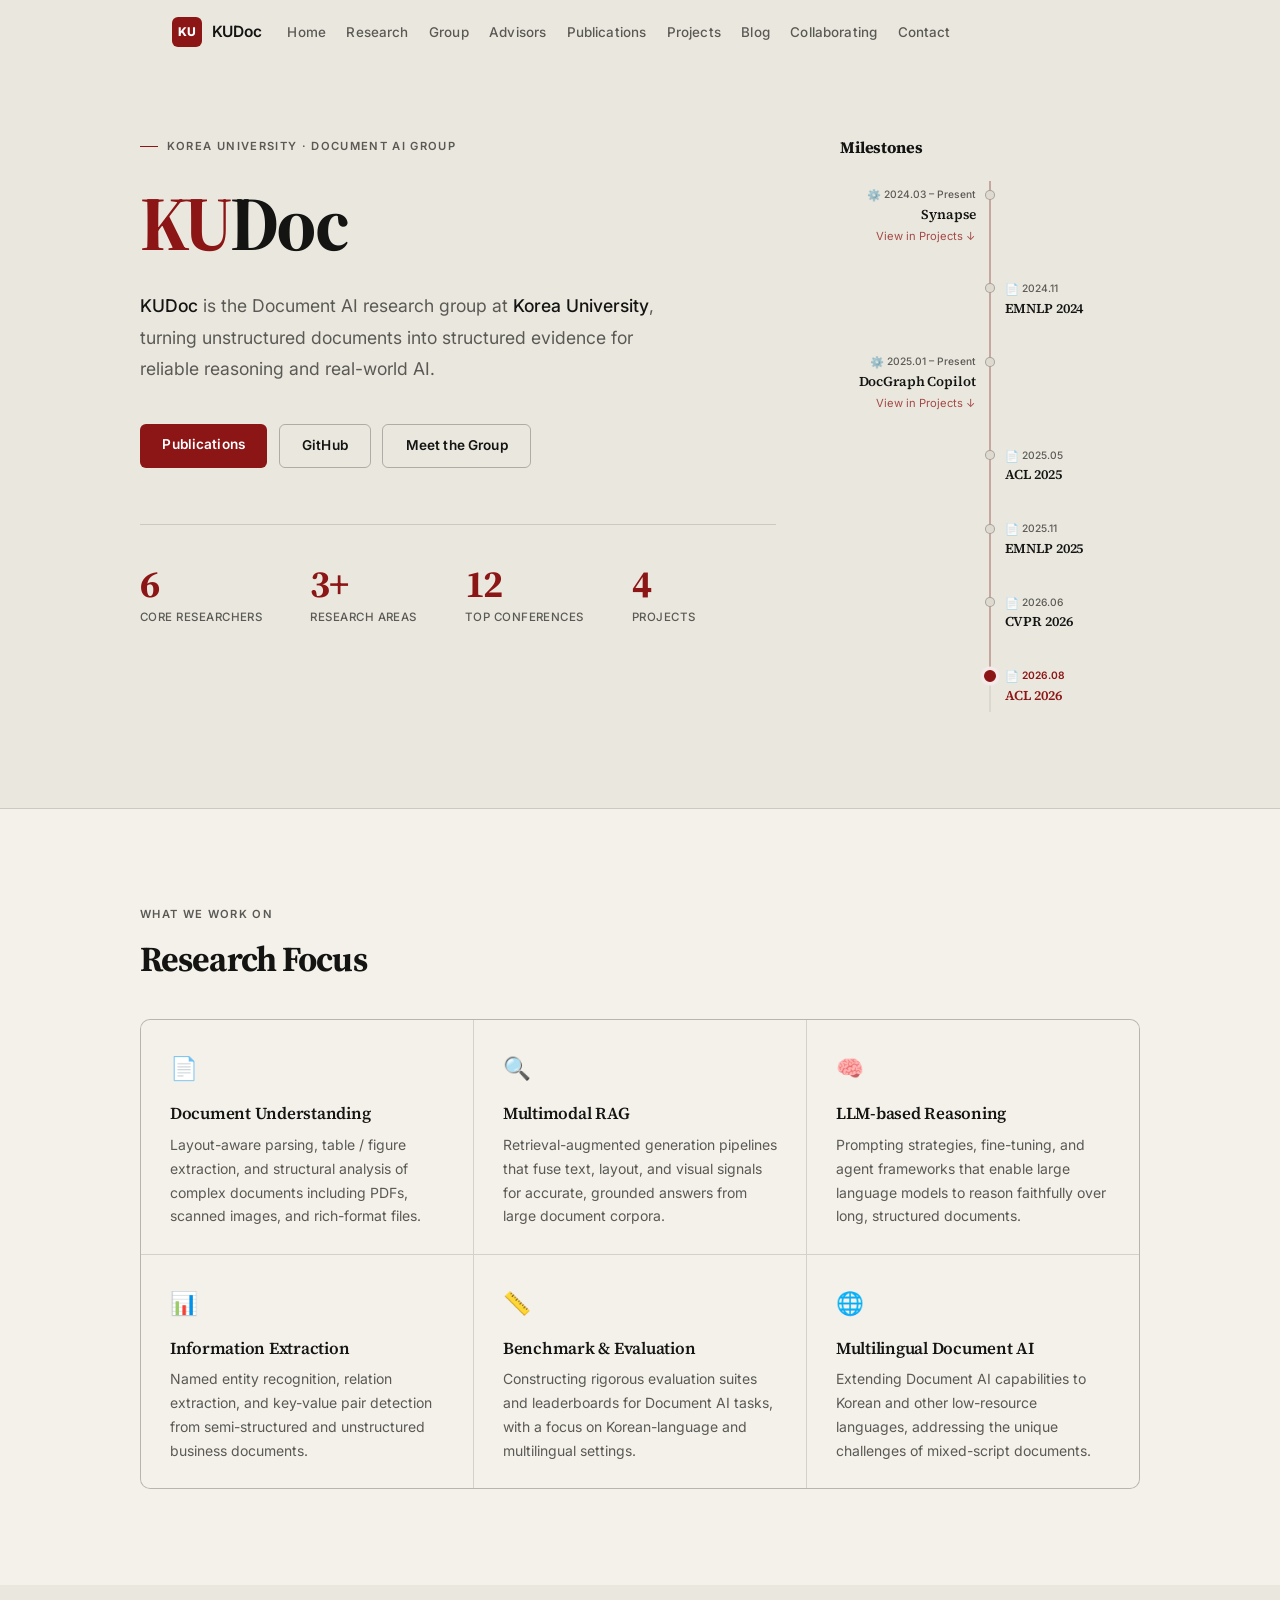
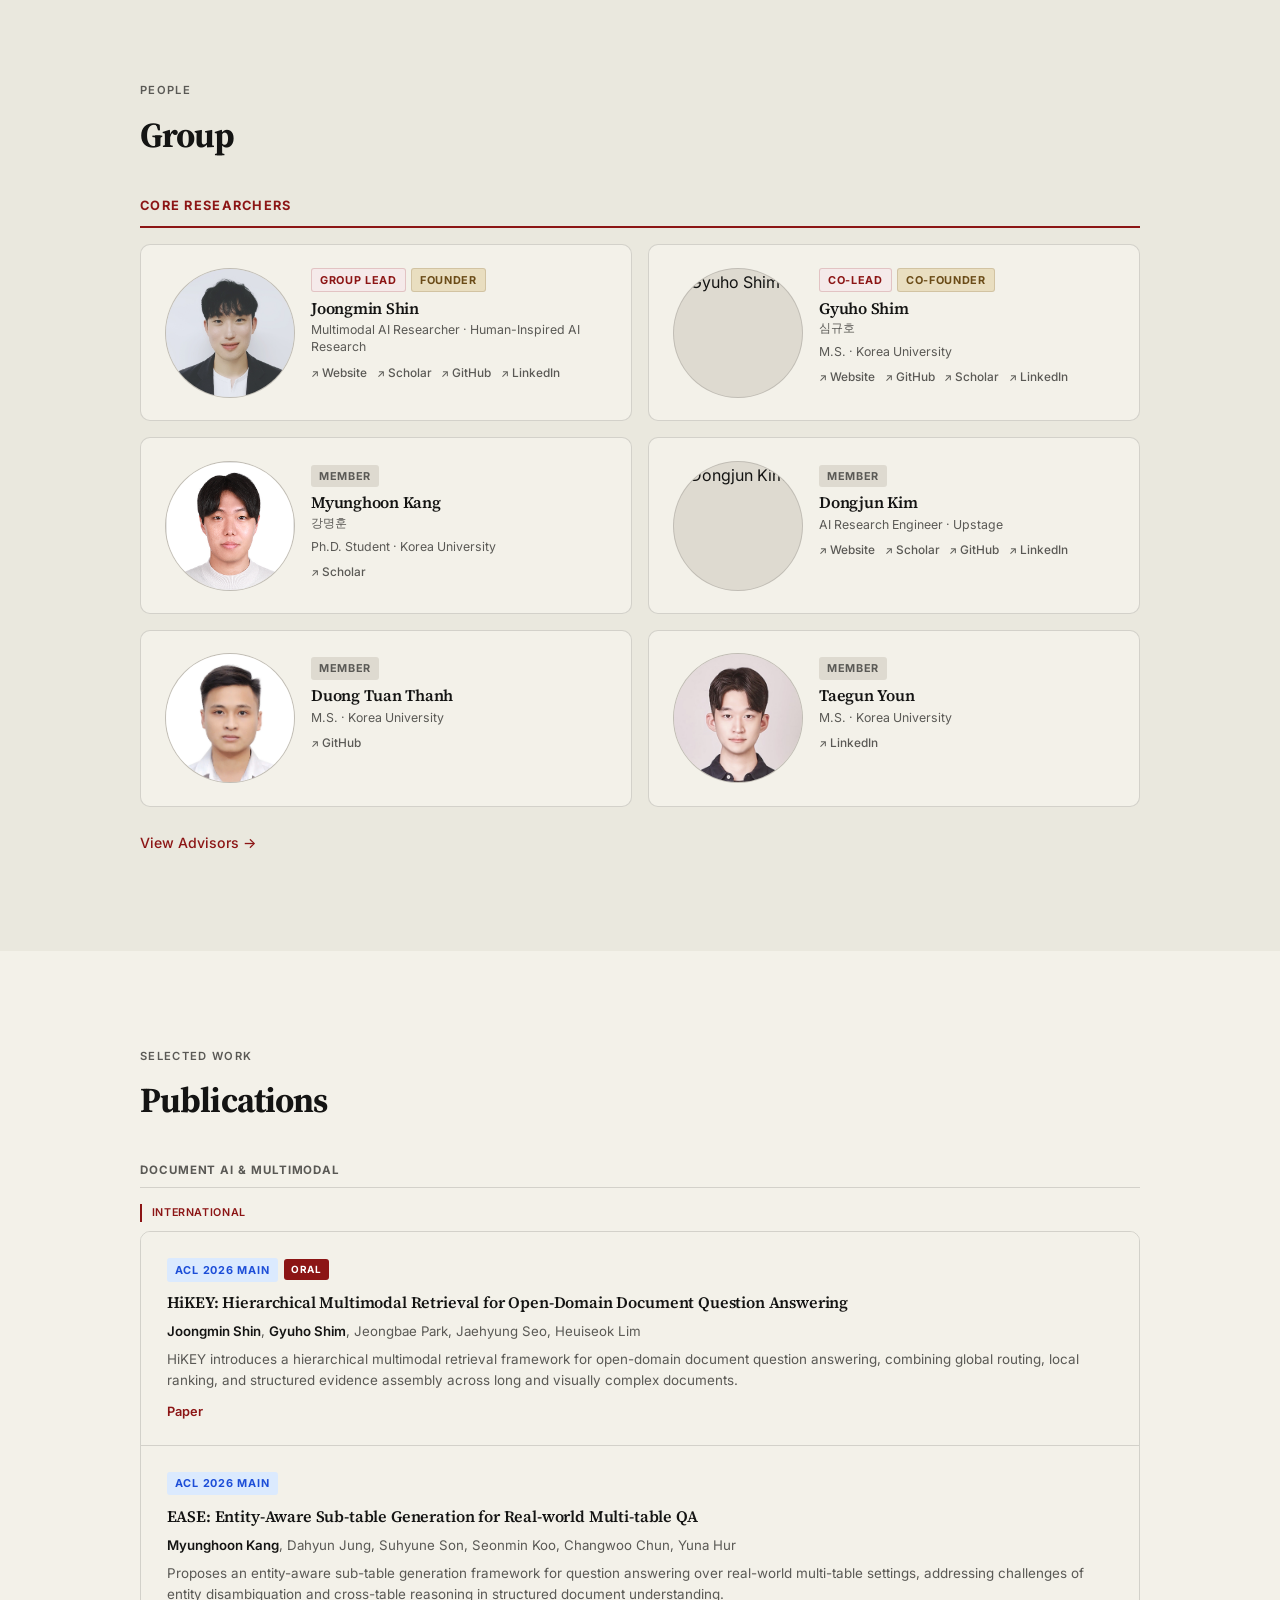
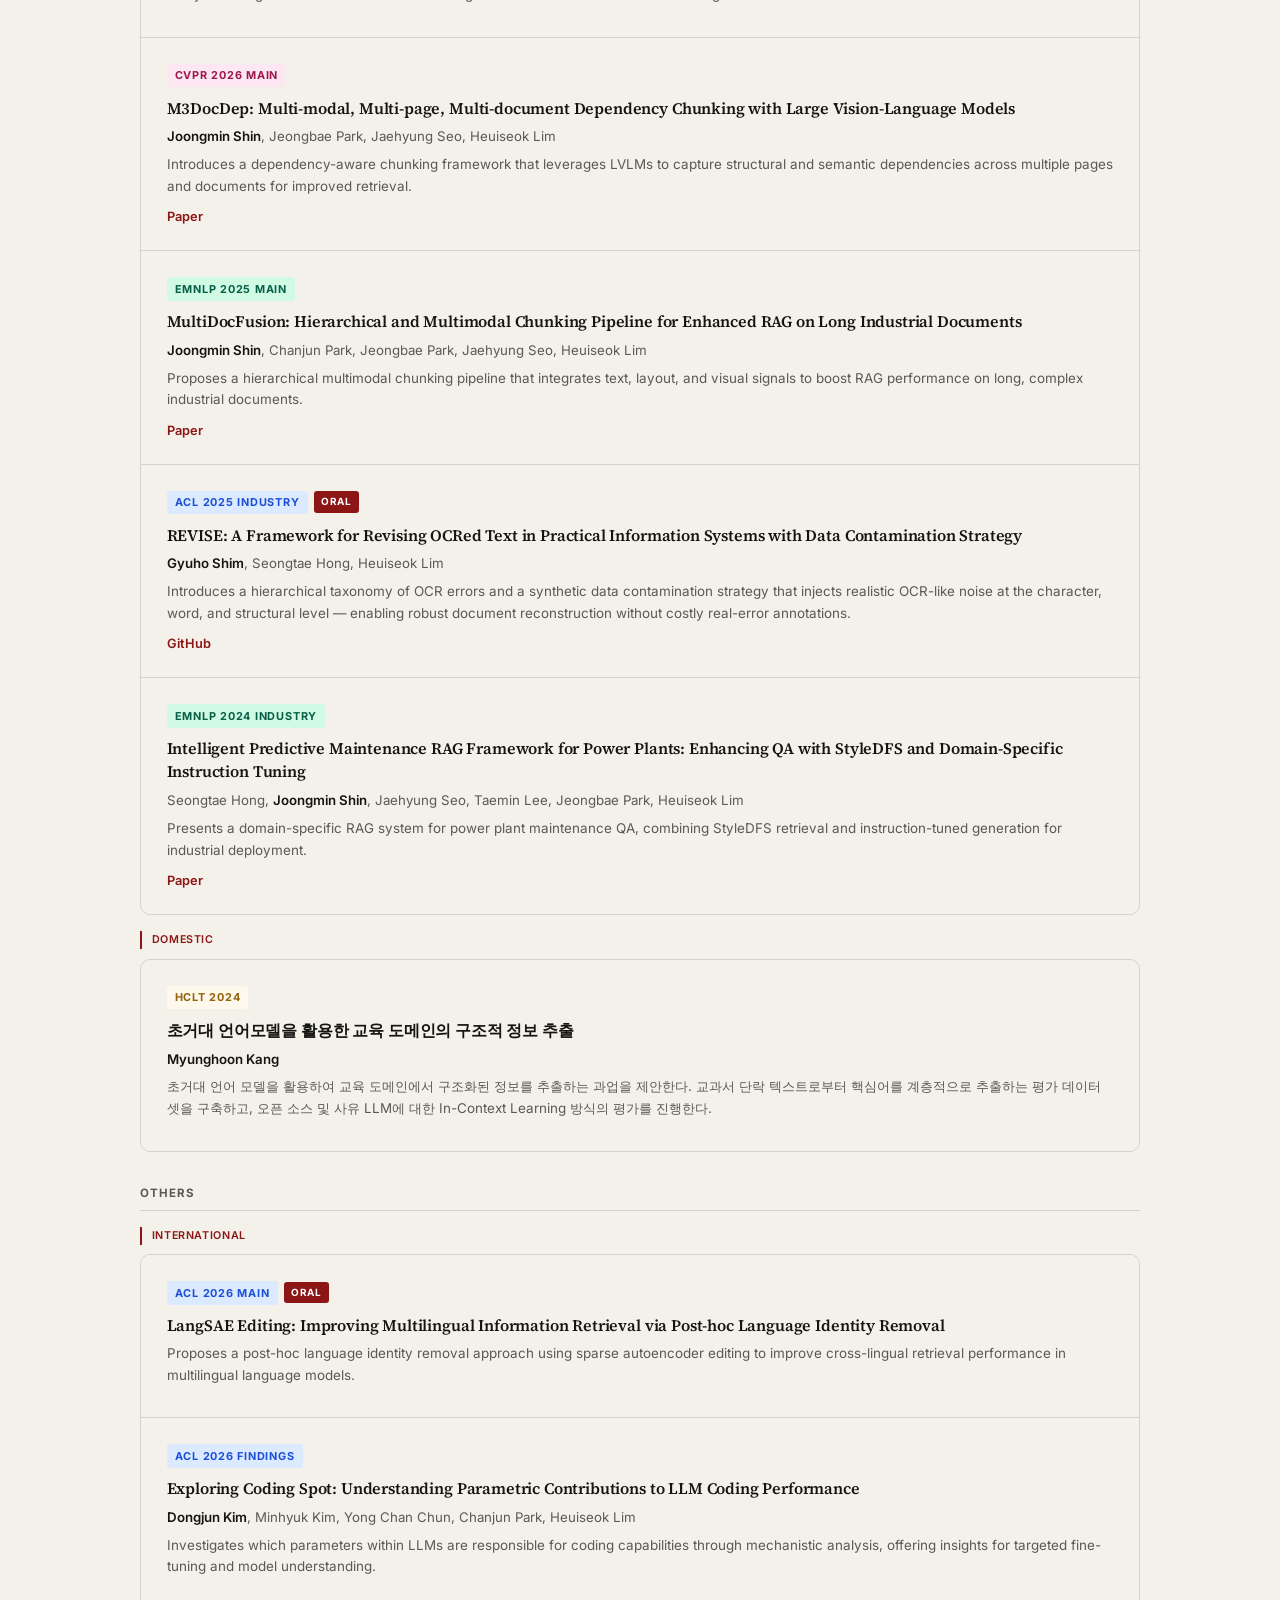
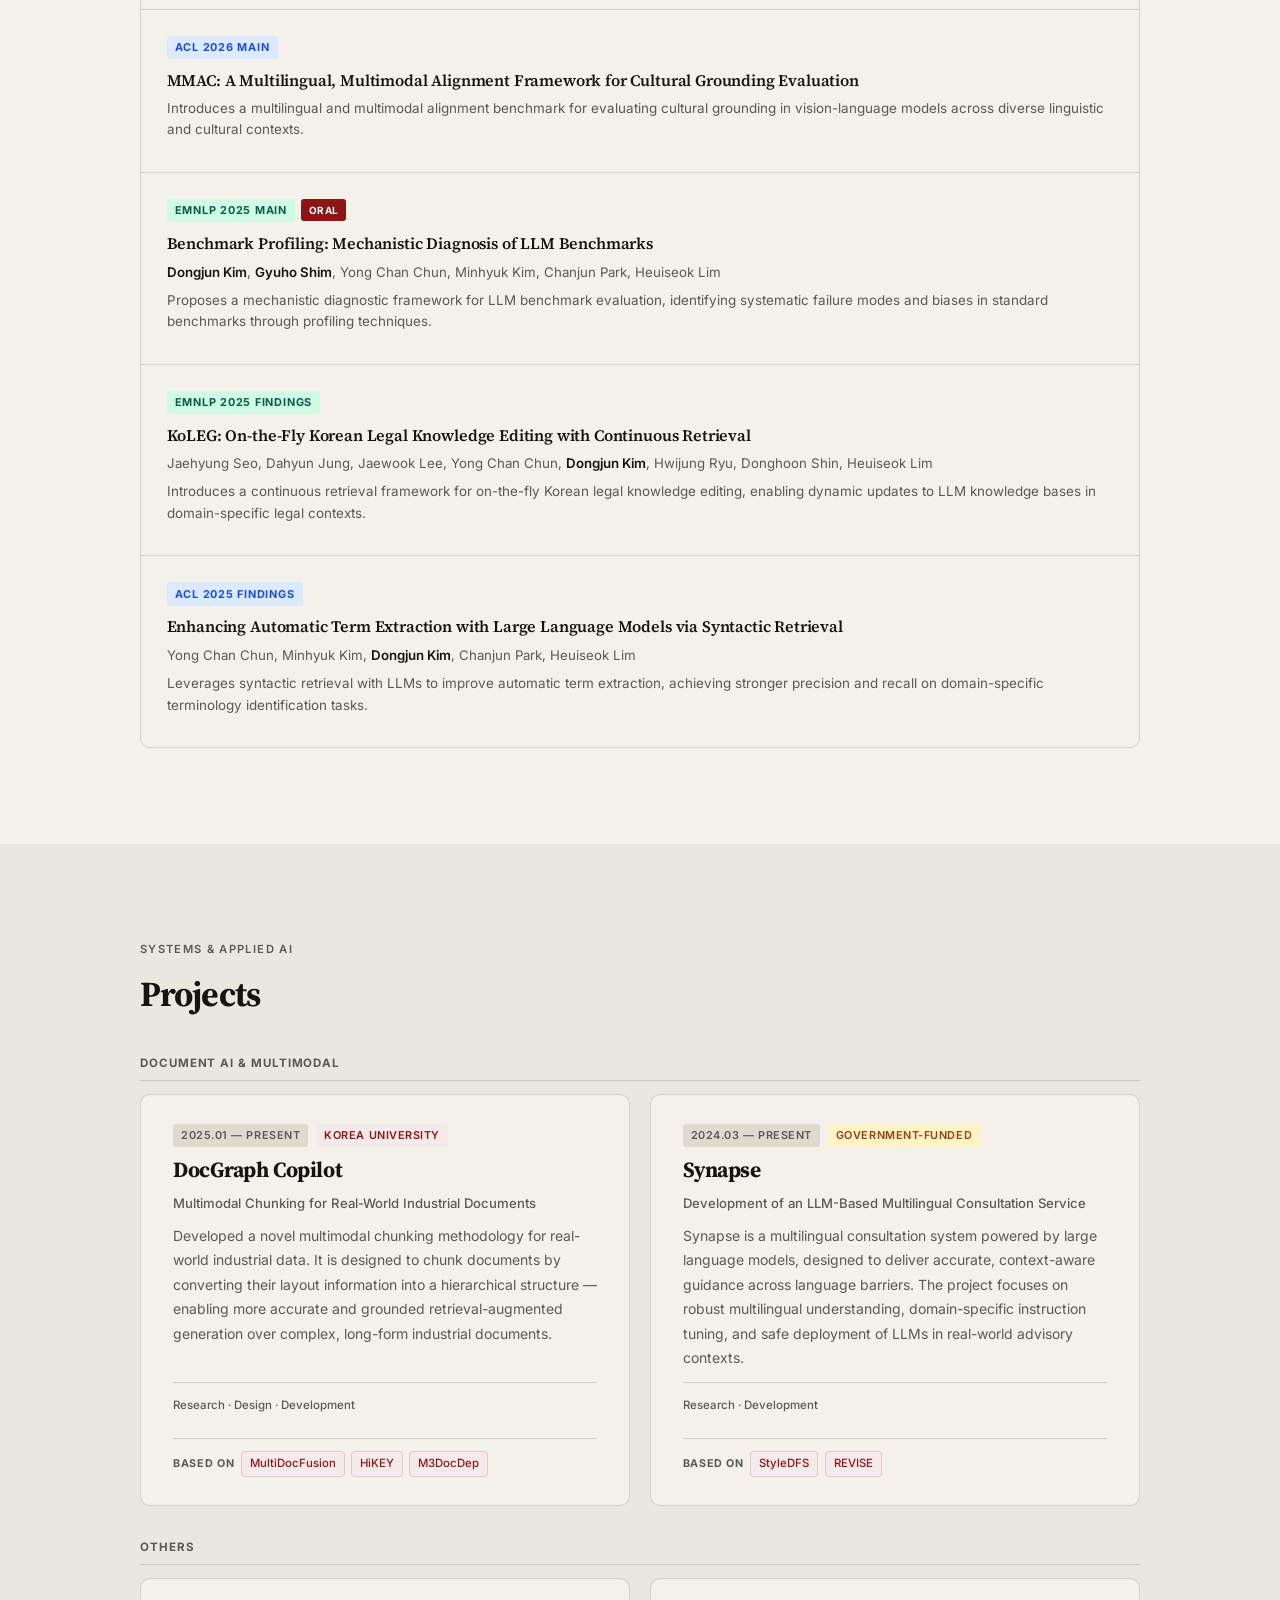
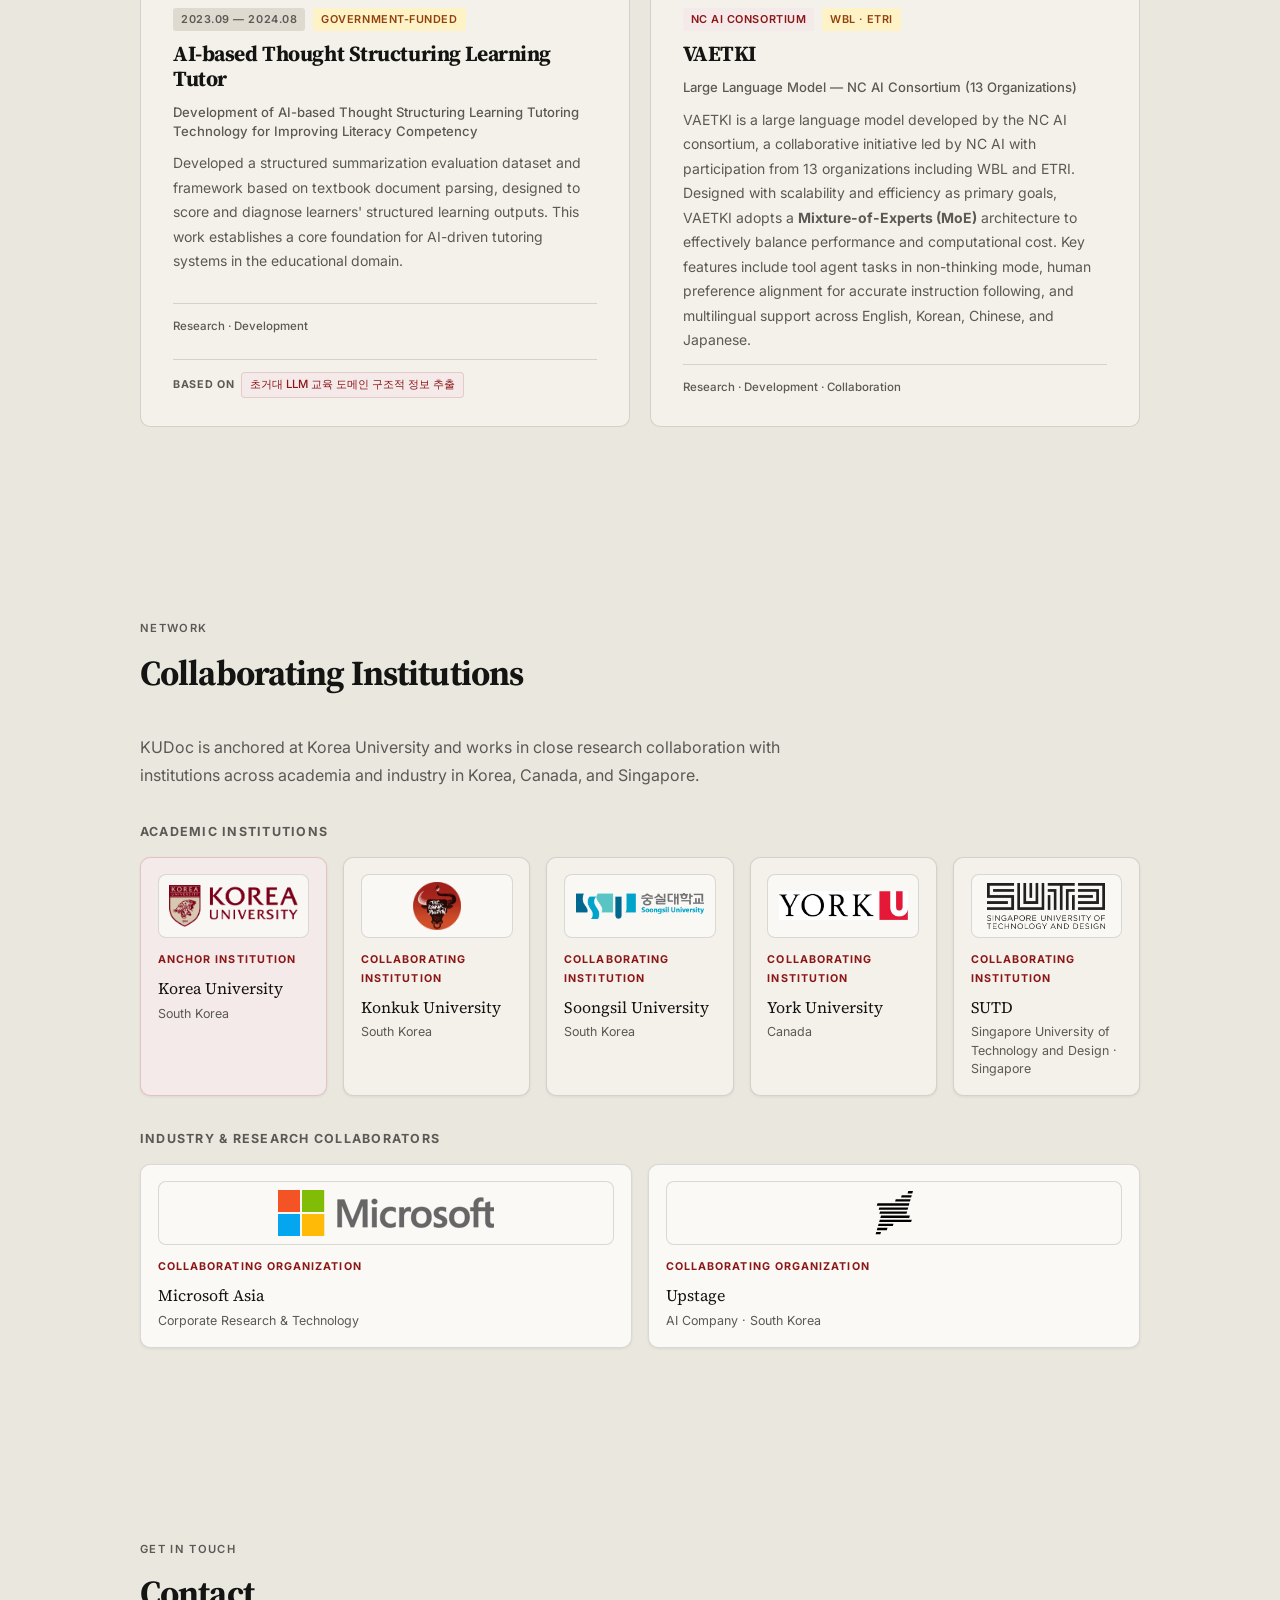
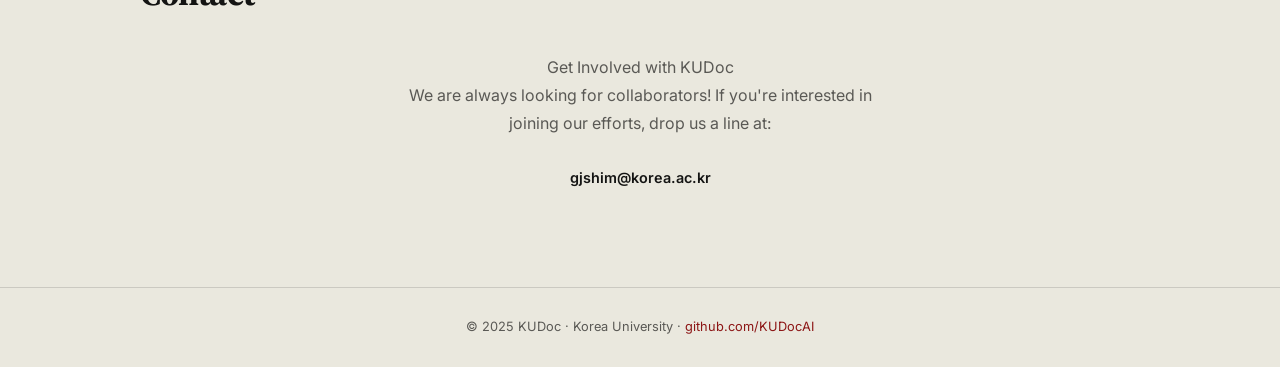
==== index.html @ 882d4b5d "Open Graph 메타 태그 추가" ====
<!DOCTYPE html>
<html lang="en">
<head>
  <meta charset="UTF-8" />
  <meta name="viewport" content="width=device-width, initial-scale=1.0" />
  <title>KUDoc — Korea University Document AI</title>
  <meta name="description" content="KUDoc is the Document AI research group at Korea University, led by Prof. Heuiseok Lim." />
  
  <!-- Open Graph / Facebook -->
  <meta property="og:type" content="website" />
  <meta property="og:url" content="https://kudocai.github.io/" />
  <meta property="og:title" content="KUDoc — Korea University Document AI" />
  <meta property="og:description" content="Document AI research group at Korea University, turning unstructured documents into structured evidence for reliable reasoning and real-world AI." />
  <meta property="og:image" content="https://kudocai.github.io/images/institutions/korea-university.png" />
  
  <!-- Twitter -->
  <meta property="twitter:card" content="summary_large_image" />
  <meta property="twitter:url" content="https://kudocai.github.io/" />
  <meta property="twitter:title" content="KUDoc — Korea University Document AI" />
  <meta property="twitter:description" content="Document AI research group at Korea University, turning unstructured documents into structured evidence for reliable reasoning and real-world AI." />
  <meta property="twitter:image" content="https://kudocai.github.io/images/institutions/korea-university.png" />
  
  <link rel="stylesheet" href="style.css?v=20" />
  <link rel="preconnect" href="https://fonts.googleapis.com" />
  <link rel="preconnect" href="https://fonts.gstatic.com" crossorigin />
  <link href="https://fonts.googleapis.com/css2?family=Inter:wght@300;400;500;600;700;800&family=Source+Serif+4:ital,opsz,wght@0,8..60,400;0,8..60,600;0,8..60,700;1,8..60,400;1,8..60,600;1,8..60,700&display=swap" rel="stylesheet" />
  <script type="application/ld+json">
  {
    "@context": "https://schema.org",
    "@type": "ResearchOrganization",
    "name": "KUDoc",
    "description": "Document AI research group at Korea University",
    "url": "https://kudocai.github.io",
    "parentOrganization": {
      "@type": "EducationalOrganization",
      "name": "Korea University"
    }
  }
  </script>
</head>
<body>

<!-- ===== NAVIGATION ===== -->
<nav id="navbar">
  <div class="nav-inner">
    <a href="#home" class="nav-logo">
      <div class="nav-logo-mark">KU</div>
      <span class="nav-name">KUDoc</span>
    </a>
    <ul class="nav-links">
      <li><a href="#home">Home</a></li>
      <li><a href="#research">Research</a></li>
      <li><a href="#team">Group</a></li>
      <li><a href="faculty.html">Advisors</a></li>
      <li><a href="#publications">Publications</a></li>
      <li><a href="#projects">Projects</a></li>
      <li><a href="blog.html">Blog</a></li>
      <li><a href="#institutions">Collaborating</a></li>
      <li><a href="#contact">Contact</a></li>
    </ul>
  </div>
</nav>

<!-- ===== HERO ===== -->
<section id="home" class="hero">
  <div class="hero-inner">

    <!-- Left: intro -->
    <div class="hero-left">
      <div class="hero-eyebrow">Korea University · Document AI Group</div>
      <h1><span class="hero-ku">KU</span>Doc</h1>
      <p class="hero-subtitle">
        <strong>KUDoc</strong> is the Document AI research group at <strong>Korea University</strong>, turning
        unstructured documents into structured evidence for reliable reasoning and real-world AI.
      </p>
      <div class="hero-links">
        <a href="#publications" class="btn">Publications</a>
        <a href="https://github.com/KUDocAI" class="btn btn-outline" target="_blank">GitHub</a>
        <a href="#team" class="btn btn-outline">Meet the Group</a>
      </div>
      <div class="hero-stats">
        <div class="stat-item">
          <div class="stat-num">6</div>
          <div class="stat-label">Core Researchers</div>
        </div>
        <div class="stat-item">
          <div class="stat-num">3+</div>
          <div class="stat-label">Research Areas</div>
        </div>
        <div class="stat-item">
          <div class="stat-num">12</div>
          <div class="stat-label">Top Conferences</div>
        </div>
        <div class="stat-item">
          <div class="stat-num">4</div>
          <div class="stat-label">Projects</div>
        </div>
        <!-- <div class="stat-item">
          <div class="stat-num">KU</div>
          <div class="stat-label">Korea University</div>
        </div> -->
      </div>
    </div>

    <!-- Right: timeline -->
    <div class="hero-timeline">
      <div class="timeline-heading">
        <div class="tl-heading-title">Milestones</div>
      </div>
      <div class="timeline" id="milestoneTimeline">
        <div class="tl-track"><div class="tl-fill" id="tlFill"></div></div>

        <!-- PROJECT: left -->
        <div class="tl-item tl-left" tabindex="0" data-type="project">
          <div class="tl-body">
            <div class="tl-date"><span class="tl-icon">⚙️</span> 2024.03 – Present</div>
            <div class="tl-title">Synapse</div>
            <div class="tl-hint">View in Projects ↓</div>
          </div>
          <div class="tl-dot"></div>
        </div>

        <!-- PAPER: right -->
        <div class="tl-item tl-right" tabindex="0" data-type="paper">
          <div class="tl-body">
            <div class="tl-date"><span class="tl-icon">📄</span> 2024.11</div>
            <div class="tl-title">EMNLP 2024</div>
            <div class="tl-expand">
              <div class="tl-expand-count">1 paper accepted</div>
              <ul class="tl-expand-list">
                <li>StyleDFS — Predictive Maintenance RAG for Power Plants</li>
              </ul>
            </div>
          </div>
          <div class="tl-dot"></div>
        </div>

        <!-- PROJECT: left -->
        <div class="tl-item tl-left" tabindex="0" data-type="project">
          <div class="tl-body">
            <div class="tl-date"><span class="tl-icon">⚙️</span> 2025.01 – Present</div>
            <div class="tl-title">DocGraph Copilot</div>
            <div class="tl-hint">View in Projects ↓</div>
          </div>
          <div class="tl-dot"></div>
        </div>

        <!-- PAPER: right -->
        <div class="tl-item tl-right" tabindex="0" data-type="paper">
          <div class="tl-body">
            <div class="tl-date"><span class="tl-icon">📄</span> 2025.05</div>
            <div class="tl-title">ACL 2025</div>
            <div class="tl-expand">
              <div class="tl-expand-count">2 papers accepted</div>
              <ul class="tl-expand-list">
                <li>REVISE — OCR error correction via data contamination strategy</li>
                <li>Enhancing Automatic Term Extraction with LLMs via Syntactic Retrieval</li>
              </ul>
            </div>
          </div>
          <div class="tl-dot"></div>
        </div>

        <!-- PAPER: right -->
        <div class="tl-item tl-right" tabindex="0" data-type="paper">
          <div class="tl-body">
            <div class="tl-date"><span class="tl-icon">📄</span> 2025.11</div>
            <div class="tl-title">EMNLP 2025</div>
            <div class="tl-expand">
              <div class="tl-expand-count">3 papers accepted</div>
              <ul class="tl-expand-list">
                <li>MultiDocFusion — Hierarchical multimodal chunking pipeline</li>
                <li>Benchmark Profiling — Mechanistic diagnosis of LLM benchmarks (Oral)</li>
                <li>KoLEG — Korean legal knowledge editing with continuous retrieval</li>
              </ul>
            </div>
          </div>
          <div class="tl-dot"></div>
        </div>

        <!-- PAPER: right -->
        <div class="tl-item tl-right" tabindex="0" data-type="paper">
          <div class="tl-body">
            <div class="tl-date"><span class="tl-icon">📄</span> 2026.06</div>
            <div class="tl-title">CVPR 2026</div>
            <div class="tl-expand">
              <div class="tl-expand-count">1 paper accepted</div>
              <ul class="tl-expand-list">
                <li>M3DocDep — Multi-document dependency chunking with LVLMs</li>
              </ul>
            </div>
          </div>
          <div class="tl-dot"></div>
        </div>

        <!-- PAPER: right (active) -->
        <div class="tl-item tl-right tl-item--active" tabindex="0" data-type="paper">
          <div class="tl-body">
            <div class="tl-date"><span class="tl-icon">📄</span> 2026.08</div>
            <div class="tl-title">ACL 2026</div>
            <div class="tl-expand">
              <div class="tl-expand-count">5 papers accepted</div>
              <ul class="tl-expand-list">
                <li>HiKEY — Hierarchical multimodal retrieval for document QA</li>
                <li>EASE — Entity-aware sub-table generation for multi-table QA</li>
                <li>LangSAE Editing — Multilingual IR via post-hoc language identity removal</li>
                <li>Exploring Coding Spot — Parametric contributions to LLM coding performance</li>
                <li>MMAC — Multilingual multimodal alignment for cultural grounding evaluation</li>
              </ul>
            </div>
          </div>
          <div class="tl-dot"></div>
        </div>

      </div>
    </div>

  </div>
</section>

<!-- ===== RESEARCH ===== -->
<section id="research" class="section-alt">
  <div class="container">
    <div class="section-eyebrow">What we work on</div>
    <h2 class="section-title">Research Focus</h2>
    <div class="research-grid">

      <div class="research-card">
        <div class="research-icon">📄</div>
        <h3>Document Understanding</h3>
        <p>Layout-aware parsing, table / figure extraction, and structural analysis
           of complex documents including PDFs, scanned images, and rich-format files.</p>
      </div>

      <div class="research-card">
        <div class="research-icon">🔍</div>
        <h3>Multimodal RAG</h3>
        <p>Retrieval-augmented generation pipelines that fuse text, layout, and visual
           signals for accurate, grounded answers from large document corpora.</p>
      </div>

      <div class="research-card">
        <div class="research-icon">🧠</div>
        <h3>LLM-based Reasoning</h3>
        <p>Prompting strategies, fine-tuning, and agent frameworks that enable large
           language models to reason faithfully over long, structured documents.</p>
      </div>

      <div class="research-card">
        <div class="research-icon">📊</div>
        <h3>Information Extraction</h3>
        <p>Named entity recognition, relation extraction, and key-value pair detection
           from semi-structured and unstructured business documents.</p>
      </div>

      <div class="research-card">
        <div class="research-icon">📏</div>
        <h3>Benchmark &amp; Evaluation</h3>
        <p>Constructing rigorous evaluation suites and leaderboards for Document AI
           tasks, with a focus on Korean-language and multilingual settings.</p>
      </div>

      <div class="research-card">
        <div class="research-icon">🌐</div>
        <h3>Multilingual Document AI</h3>
        <p>Extending Document AI capabilities to Korean and other low-resource
           languages, addressing the unique challenges of mixed-script documents.</p>
      </div>

    </div>
  </div>
</section>

<!-- ===== GROUP ===== -->
<section id="team">
  <div class="container">
    <div class="section-eyebrow">People</div>
    <h2 class="section-title">Group</h2>

    <!-- Core Researchers -->
    <div class="team-section-label team-section-label--primary">Core Researchers</div>
    <div class="team-grid team-grid--wide">

      <div class="team-card">
        <img class="team-avatar" src="images/shin_joongmin.png" alt="Joongmin Shin" />
        <div class="team-info">
          <div class="team-role-group">
            <div class="team-role role-lead">Group Lead</div>
            <div class="team-role role-founder">Founder</div>
          </div>
          <div class="team-name">Joongmin Shin</div>
          <div class="team-affil">Multimodal AI Researcher · Human-Inspired AI Research</div>
          <div class="team-links">
            <a href="https://shinjm-maker.github.io/" target="_blank">Website</a>
            <a href="https://scholar.google.com/citations?user=KKzAjXAAAAAJ" target="_blank">Scholar</a>
            <a href="https://github.com/shinjm-maker" target="_blank">GitHub</a>
            <a href="https://www.linkedin.com/in/shinjm-maker" target="_blank">LinkedIn</a>
          </div>
        </div>
      </div>

      <div class="team-card">
        <img class="team-avatar" src="https://avatars.githubusercontent.com/u/76989110?v=4" alt="Gyuho Shim" />
        <div class="team-info">
          <div class="team-role-group">
            <div class="team-role role-lead">Co-Lead</div>
            <div class="team-role role-founder">Co-Founder</div>
          </div>
          <div class="team-name">Gyuho Shim</div>
          <div class="team-name-ko">심규호</div>
          <div class="team-affil">M.S. · Korea University</div>
          <div class="team-links">
            <a href="https://gyuhoshim.github.io" target="_blank">Website</a>
            <a href="https://github.com/gyuhoshim" target="_blank">GitHub</a>
            <a href="https://scholar.google.com/citations?user=6Oq0qSIAAAAJ" target="_blank">Scholar</a>
            <a href="https://www.linkedin.com/in/gyuho-s-039a73220/" target="_blank">LinkedIn</a>
          </div>
        </div>
      </div>

      <div class="team-card">
        <img class="team-avatar" src="images/kang_myunghoon.jpeg" alt="Myunghoon Kang" />
        <div class="team-info">
          <div class="team-role">Member</div>
          <div class="team-name">Myunghoon Kang</div>
          <div class="team-name-ko">강명훈</div>
          <div class="team-affil">Ph.D. Student · Korea University</div>
          <div class="team-links">
            <a href="https://scholar.google.com/citations?user=sNu9_kUAAAAJ" target="_blank">Scholar</a>
          </div>
        </div>
      </div>

      <div class="team-card">
        <img class="team-avatar" src="https://junkim100.github.io/profile_photo.jpg" alt="Dongjun Kim" />
        <div class="team-info">
          <div class="team-role">Member</div>
          <div class="team-name">Dongjun Kim</div>
          <div class="team-affil">AI Research Engineer · Upstage</div>
          <div class="team-links">
            <a href="https://junkim100.github.io" target="_blank">Website</a>
            <a href="https://scholar.google.com/citations?user=ZE8__uoAAAAJ" target="_blank">Scholar</a>
            <a href="https://github.com/junkim100" target="_blank">GitHub</a>
            <a href="https://www.linkedin.com/in/junkim100/" target="_blank">LinkedIn</a>
          </div>
        </div>
      </div>

      <div class="team-card">
        <img class="team-avatar" src="images/duong-tuan-thanh.png" alt="Duong Tuan Thanh" />
        <div class="team-info">
          <div class="team-role">Member</div>
          <div class="team-name">Duong Tuan Thanh</div>
          <div class="team-affil">M.S. · Korea University</div>
          <div class="team-links">
            <a href="https://github.com/duongtuanthanh" target="_blank">GitHub</a>
          </div>
        </div>
      </div>

      <div class="team-card">
        <img class="team-avatar" src="images/Taegun_Youn.jpeg" alt="Taegun Youn" />
        <div class="team-info">
          <div class="team-role">Member</div>
          <div class="team-name">Taegun Youn</div>
          <div class="team-affil">M.S. · Korea University</div>
          <div class="team-links">
            <a href="https://www.linkedin.com/in/taegun-youn-60b7b7365/" target="_blank">LinkedIn</a>
          </div>
        </div>
      </div>

    </div>

    <div class="team-faculty-link">
      <a href="faculty.html">View Advisors →</a>
    </div>

  </div>
</section>

<!-- ===== PUBLICATIONS ===== -->
<section id="publications" class="section-alt">
  <div class="container">
    <div class="section-eyebrow">Selected Work</div>
    <h2 class="section-title">Publications</h2>
    <div class="pub-subsection-label">Document AI &amp; Multimodal</div>

    <div class="pub-subsubsection-label">International</div>
    <div class="pub-list">

      <div class="pub-card" id="pub-hikey">
        <span class="pub-venue venue-acl">ACL 2026 MAIN</span><span class="pub-tag-oral">Oral</span>
        <div class="pub-title">HiKEY: Hierarchical Multimodal Retrieval for Open-Domain Document Question Answering</div>
        <div class="pub-authors"><strong>Joongmin Shin</strong>, <strong>Gyuho Shim</strong>, Jeongbae Park, Jaehyung Seo, Heuiseok Lim</div>
        <div class="pub-desc">HiKEY introduces a hierarchical multimodal retrieval framework for open-domain document question answering, combining global routing, local ranking, and structured evidence assembly across long and visually complex documents.</div>
        <div class="pub-links"><a href="https://shinjm-maker.github.io/publications/hikey.html" target="_blank">Paper</a></div>
      </div>

      <div class="pub-card">
        <span class="pub-venue venue-acl">ACL 2026 MAIN</span>
        <div class="pub-title">EASE: Entity-Aware Sub-table Generation for Real-world Multi-table QA</div>
        <div class="pub-authors"><strong>Myunghoon Kang</strong>, Dahyun Jung, Suhyune Son, Seonmin Koo, Changwoo Chun, Yuna Hur</div>
        <div class="pub-desc">Proposes an entity-aware sub-table generation framework for question answering over real-world multi-table settings, addressing challenges of entity disambiguation and cross-table reasoning in structured document understanding.</div>
      </div>

      <div class="pub-card" id="pub-m3docdep">
        <span class="pub-venue venue-cvpr">CVPR 2026 MAIN</span>
        <div class="pub-title">M3DocDep: Multi-modal, Multi-page, Multi-document Dependency Chunking with Large Vision-Language Models</div>
        <div class="pub-authors"><strong>Joongmin Shin</strong>, Jeongbae Park, Jaehyung Seo, Heuiseok Lim</div>
        <div class="pub-desc">Introduces a dependency-aware chunking framework that leverages LVLMs to capture structural and semantic dependencies across multiple pages and documents for improved retrieval.</div>
        <div class="pub-links"><a href="https://shinjm-maker.github.io/publications/m3docdep.html" target="_blank">Paper</a></div>
      </div>

      <div class="pub-card" id="pub-multidocfusion">
        <span class="pub-venue venue-emnlp">EMNLP 2025 MAIN</span>
        <div class="pub-title">MultiDocFusion: Hierarchical and Multimodal Chunking Pipeline for Enhanced RAG on Long Industrial Documents</div>
        <div class="pub-authors"><strong>Joongmin Shin</strong>, Chanjun Park, Jeongbae Park, Jaehyung Seo, Heuiseok Lim</div>
        <div class="pub-desc">Proposes a hierarchical multimodal chunking pipeline that integrates text, layout, and visual signals to boost RAG performance on long, complex industrial documents.</div>
        <div class="pub-links"><a href="https://shinjm-maker.github.io/publications/multidocfusion.html" target="_blank">Paper</a></div>
      </div>

      <div class="pub-card" id="pub-revise">
        <span class="pub-venue venue-acl">ACL 2025 INDUSTRY</span><span class="pub-tag-oral">Oral</span>
        <div class="pub-title">REVISE: A Framework for Revising OCRed Text in Practical Information Systems with Data Contamination Strategy</div>
        <div class="pub-authors"><strong>Gyuho Shim</strong>, Seongtae Hong, Heuiseok Lim</div>
        <div class="pub-desc">Introduces a hierarchical taxonomy of OCR errors and a synthetic data contamination strategy that injects realistic OCR-like noise at the character, word, and structural level — enabling robust document reconstruction without costly real-error annotations.</div>
        <div class="pub-links"><a href="https://github.com/gyuhoshim/revise-ocr-correction" target="_blank">GitHub</a></div>
      </div>

      <div class="pub-card" id="pub-styledfs">
        <span class="pub-venue venue-emnlp">EMNLP 2024 INDUSTRY</span>
        <div class="pub-title">Intelligent Predictive Maintenance RAG Framework for Power Plants: Enhancing QA with StyleDFS and Domain-Specific Instruction Tuning</div>
        <div class="pub-authors">Seongtae Hong, <strong>Joongmin Shin</strong>, Jaehyung Seo, Taemin Lee, Jeongbae Park, Heuiseok Lim</div>
        <div class="pub-desc">Presents a domain-specific RAG system for power plant maintenance QA, combining StyleDFS retrieval and instruction-tuned generation for industrial deployment.</div>
        <div class="pub-links"><a href="https://shinjm-maker.github.io/publications/styledfs.html" target="_blank">Paper</a></div>
      </div>

    </div>

    <div class="pub-subsubsection-label">Domestic</div>
    <div class="pub-list">

      <div class="pub-card" id="pub-hclt2024">
        <span class="pub-venue venue-domestic">HCLT 2024</span>
        <div class="pub-title">초거대 언어모델을 활용한 교육 도메인의 구조적 정보 추출</div>
        <div class="pub-authors"><strong>Myunghoon Kang</strong></div>
        <div class="pub-desc">초거대 언어 모델을 활용하여 교육 도메인에서 구조화된 정보를 추출하는 과업을 제안한다. 교과서 단락 텍스트로부터 핵심어를 계층적으로 추출하는 평가 데이터셋을 구축하고, 오픈 소스 및 사유 LLM에 대한 In-Context Learning 방식의 평가를 진행한다.</div>
      </div>

    </div>

    <div class="pub-subsection-label" style="margin-top:2rem;">Others</div>

    <div class="pub-subsubsection-label">International</div>
    <div class="pub-list">

      <div class="pub-card">
        <span class="pub-venue venue-acl">ACL 2026 MAIN</span><span class="pub-tag-oral">Oral</span>
        <div class="pub-title">LangSAE Editing: Improving Multilingual Information Retrieval via Post-hoc Language Identity Removal</div>
        <div class="pub-desc">Proposes a post-hoc language identity removal approach using sparse autoencoder editing to improve cross-lingual retrieval performance in multilingual language models.</div>
      </div>

      <div class="pub-card">
        <span class="pub-venue venue-acl">ACL 2026 FINDINGS</span>
        <div class="pub-title">Exploring Coding Spot: Understanding Parametric Contributions to LLM Coding Performance</div>
        <div class="pub-authors"><strong>Dongjun Kim</strong>, Minhyuk Kim, Yong Chan Chun, Chanjun Park, Heuiseok Lim</div>
        <div class="pub-desc">Investigates which parameters within LLMs are responsible for coding capabilities through mechanistic analysis, offering insights for targeted fine-tuning and model understanding.</div>
      </div>

      <div class="pub-card">
        <span class="pub-venue venue-acl">ACL 2026 MAIN</span>
        <div class="pub-title">MMAC: A Multilingual, Multimodal Alignment Framework for Cultural Grounding Evaluation</div>
        <div class="pub-desc">Introduces a multilingual and multimodal alignment benchmark for evaluating cultural grounding in vision-language models across diverse linguistic and cultural contexts.</div>
      </div>

      <div class="pub-card">
        <span class="pub-venue venue-emnlp">EMNLP 2025 MAIN</span><span class="pub-tag-oral">Oral</span>
        <div class="pub-title">Benchmark Profiling: Mechanistic Diagnosis of LLM Benchmarks</div>
        <div class="pub-authors"><strong>Dongjun Kim</strong>, <strong>Gyuho Shim</strong>, Yong Chan Chun, Minhyuk Kim, Chanjun Park, Heuiseok Lim</div>
        <div class="pub-desc">Proposes a mechanistic diagnostic framework for LLM benchmark evaluation, identifying systematic failure modes and biases in standard benchmarks through profiling techniques.</div>
      </div>

      <div class="pub-card">
        <span class="pub-venue venue-emnlp">EMNLP 2025 FINDINGS</span>
        <div class="pub-title">KoLEG: On-the-Fly Korean Legal Knowledge Editing with Continuous Retrieval</div>
        <div class="pub-authors">Jaehyung Seo, Dahyun Jung, Jaewook Lee, Yong Chan Chun, <strong>Dongjun Kim</strong>, Hwijung Ryu, Donghoon Shin, Heuiseok Lim</div>
        <div class="pub-desc">Introduces a continuous retrieval framework for on-the-fly Korean legal knowledge editing, enabling dynamic updates to LLM knowledge bases in domain-specific legal contexts.</div>
      </div>

      <div class="pub-card">
        <span class="pub-venue venue-acl">ACL 2025 FINDINGS</span>
        <div class="pub-title">Enhancing Automatic Term Extraction with Large Language Models via Syntactic Retrieval</div>
        <div class="pub-authors">Yong Chan Chun, Minhyuk Kim, <strong>Dongjun Kim</strong>, Chanjun Park, Heuiseok Lim</div>
        <div class="pub-desc">Leverages syntactic retrieval with LLMs to improve automatic term extraction, achieving stronger precision and recall on domain-specific terminology identification tasks.</div>
      </div>

    </div>
  </div>
</section>

<!-- ===== PROJECTS ===== -->
<section id="projects">
  <div class="container">
    <div class="section-eyebrow">Systems &amp; Applied AI</div>
    <h2 class="section-title">Projects</h2>
    <div class="pub-subsection-label">Document AI &amp; Multimodal</div>
    <div class="proj-grid">
      <div class="proj-card">
        <div class="proj-meta">
          <span class="proj-tag">2025.01 — Present</span>
          <span class="proj-tag proj-tag--research">Korea University</span>
        </div>
        <h3 class="proj-title">DocGraph Copilot</h3>
        <p class="proj-subtitle">Multimodal Chunking for Real-World Industrial Documents</p>
        <p class="proj-desc">
          Developed a novel multimodal chunking methodology for real-world industrial data.
          It is designed to chunk documents by converting their layout information into a
          hierarchical structure — enabling more accurate and grounded retrieval-augmented generation
          over complex, long-form industrial documents.
        </p>
        <div class="proj-footer">
          <span class="proj-role">Research · Design · Development</span>
        </div>
        <div class="proj-based-on">
          <span class="proj-based-label">Based on</span>
          <a href="#pub-multidocfusion" class="proj-paper-tag">MultiDocFusion</a>
          <a href="#pub-hikey" class="proj-paper-tag">HiKEY</a>
          <a href="#pub-m3docdep" class="proj-paper-tag">M3DocDep</a>
        </div>
      </div>

      <div class="proj-card">
        <div class="proj-meta">
          <span class="proj-tag">2024.03 — Present</span>
          <span class="proj-tag proj-tag--funded">Government-funded</span>
        </div>
        <h3 class="proj-title">Synapse</h3>
        <p class="proj-subtitle">Development of an LLM-Based Multilingual Consultation Service</p>
        <p class="proj-desc">
          Synapse is a multilingual consultation system powered by large language models,
          designed to deliver accurate, context-aware guidance across language barriers.
          The project focuses on robust multilingual understanding, domain-specific instruction tuning,
          and safe deployment of LLMs in real-world advisory contexts.
        </p>
        <div class="proj-footer">
          <span class="proj-role">Research · Development</span>
        </div>
        <div class="proj-based-on">
          <span class="proj-based-label">Based on</span>
          <a href="#pub-styledfs" class="proj-paper-tag">StyleDFS</a>
          <a href="#pub-revise" class="proj-paper-tag">REVISE</a>
        </div>
      </div>
    </div>

    <div class="pub-subsection-label" style="margin-top:2rem;">Others</div>
    <div class="proj-grid">

      <div class="proj-card">
        <div class="proj-meta">
          <span class="proj-tag">2023.09 — 2024.08</span>
          <span class="proj-tag proj-tag--funded">Government-funded</span>
        </div>
        <h3 class="proj-title">AI-based Thought Structuring Learning Tutor</h3>
        <p class="proj-subtitle">Development of AI-based Thought Structuring Learning Tutoring Technology for Improving Literacy Competency</p>
        <p class="proj-desc">
          Developed a structured summarization evaluation dataset and framework based on textbook
          document parsing, designed to score and diagnose learners' structured learning outputs.
          This work establishes a core foundation for AI-driven tutoring systems in the educational domain.
        </p>
        <div class="proj-footer">
          <span class="proj-role">Research · Development</span>
        </div>
        <div class="proj-based-on">
          <span class="proj-based-label">Based on</span>
          <a href="#pub-hclt2024" class="proj-paper-tag">초거대 LLM 교육 도메인 구조적 정보 추출</a>
        </div>
      </div>

      <div class="proj-card">
        <div class="proj-meta">
          <span class="proj-tag proj-tag--research">NC AI Consortium</span>
          <span class="proj-tag proj-tag--funded">WBL · ETRI</span>
        </div>
        <h3 class="proj-title">VAETKI</h3>
        <p class="proj-subtitle">Large Language Model — NC AI Consortium (13 Organizations)</p>
        <p class="proj-desc">
          VAETKI is a large language model developed by the NC AI consortium, a collaborative initiative
          led by NC AI with participation from 13 organizations including WBL and ETRI.
          Designed with scalability and efficiency as primary goals, VAETKI adopts a
          <strong>Mixture-of-Experts (MoE)</strong> architecture to effectively balance performance
          and computational cost. Key features include tool agent tasks in non-thinking mode,
          human preference alignment for accurate instruction following, and multilingual support
          across English, Korean, Chinese, and Japanese.
        </p>
        <div class="proj-footer">
          <span class="proj-role">Research · Development · Collaboration</span>
        </div>
      </div>

    </div>
  </div>
</section>

<!-- ===== INSTITUTIONS ===== -->
<section id="institutions" class="institutions-section">
  <div class="container">
    <div class="section-eyebrow">Network</div>
    <h2 class="section-title">Collaborating Institutions</h2>
    <p class="institutions-intro">
      KUDoc is anchored at Korea University and works in close research collaboration with
      institutions across academia and industry in Korea, Canada, and Singapore.
    </p>
    <div class="institution-subsection">
      <div class="institution-subsection-title">Academic Institutions</div>
      <div class="institution-grid">
        <div class="institution-card institution-card--anchor">
          <div class="institution-logo-wrap">
            <img class="institution-logo" src="images/institutions/korea-university.png" alt="Korea University logo" />
          </div>
          <div class="institution-role">Anchor Institution</div>
          <div class="institution-name">Korea University</div>
          <div class="institution-meta">South Korea</div>
        </div>
        <div class="institution-card">
          <div class="institution-logo-wrap">
            <img class="institution-logo institution-logo--square" src="images/institutions/konkuk-university-tight.png" alt="Konkuk University logo" />
          </div>
          <div class="institution-role">Collaborating Institution</div>
          <div class="institution-name">Konkuk University</div>
          <div class="institution-meta">South Korea</div>
        </div>
        <div class="institution-card">
          <div class="institution-logo-wrap">
            <img class="institution-logo" src="images/institutions/soongsil-university.png" alt="Soongsil University logo" />
          </div>
          <div class="institution-role">Collaborating Institution</div>
          <div class="institution-name">Soongsil University</div>
          <div class="institution-meta">South Korea</div>
        </div>
        <div class="institution-card">
          <div class="institution-logo-wrap">
            <img class="institution-logo" src="images/institutions/york-university-logo.jpg" alt="York University logo" />
          </div>
          <div class="institution-role">Collaborating Institution</div>
          <div class="institution-name">York University</div>
          <div class="institution-meta">Canada</div>
        </div>
        <div class="institution-card">
          <div class="institution-logo-wrap">
            <img class="institution-logo" src="images/institutions/sutd-dark.png" alt="SUTD logo" />
          </div>
          <div class="institution-role">Collaborating Institution</div>
          <div class="institution-name">SUTD</div>
          <div class="institution-meta">Singapore University of Technology and Design · Singapore</div>
        </div>
      </div>
    </div>
    <div class="institution-subsection">
      <div class="institution-subsection-title">Industry &amp; Research Collaborators</div>
      <div class="institution-grid institution-grid--partners">
        <div class="institution-card institution-card--partner">
          <div class="institution-logo-wrap">
            <img class="institution-logo" src="images/institutions/microsoft.png" alt="Microsoft logo" />
          </div>
          <div class="institution-role">Collaborating Organization</div>
          <div class="institution-name">Microsoft Asia</div>
          <div class="institution-meta">Corporate Research &amp; Technology</div>
        </div>
        <div class="institution-card institution-card--partner">
          <div class="institution-logo-wrap">
            <img class="institution-logo institution-logo--icon" src="images/institutions/upstage.svg" alt="Upstage logo" />
          </div>
          <div class="institution-role">Collaborating Organization</div>
          <div class="institution-name">Upstage</div>
          <div class="institution-meta">AI Company · South Korea</div>
        </div>
      </div>
    </div>
  </div>
</section>

<!-- ===== CONTACT ===== -->
<section id="contact">
  <div class="container">
    <div class="section-eyebrow">Get in touch</div>
    <h2 class="section-title">Contact</h2>
    <div class="contact-inner">
      <p>
        Get Involved with KUDoc<br/>
        We are always looking for collaborators! If you're interested in joining our efforts, drop us a line at:
      </p>
      <div class="contact-links">
        <a href="mailto:gjshim@korea.ac.kr">gjshim@korea.ac.kr</a>
      </div>
    </div>
  </div>
</section>

<!-- ===== FOOTER ===== -->
<footer>
  &copy; 2025 KUDoc · Korea University ·
  <a href="https://github.com/KUDocAI">github.com/KUDocAI</a>
</footer>

<script>
  // Navbar scroll effect
  const navbar = document.getElementById('navbar');
  window.addEventListener('scroll', () => {
    navbar.classList.toggle('scrolled', window.scrollY > 10);
  });

  // ── Timeline interactivity ──────────────────────────────────────────
  const timeline = document.getElementById('milestoneTimeline');
  const fill     = document.getElementById('tlFill');
  const items    = Array.from(timeline.querySelectorAll('.tl-item'));

  function setActive(target) {
    items.forEach(el => el.classList.remove('tl-item--active'));
    target.classList.add('tl-item--active');
    updateFill(target);
  }

  function updateFill(activeItem) {
    const dot       = activeItem.querySelector('.tl-dot');
    const track     = timeline.querySelector('.tl-track');
    const trackTop  = track.getBoundingClientRect().top;
    const dotCenter = dot.getBoundingClientRect().top + dot.offsetHeight / 2;
    fill.style.height = Math.max(0, dotCenter - trackTop) + 'px';
  }

  // Click & keyboard activation
  items.forEach(item => {
    item.addEventListener('click', () => {
      if (item.dataset.type === 'project') {
        document.querySelector('#projects').scrollIntoView({ behavior: 'smooth' });
        setActive(item);
      } else {
        const wasExpanded = item.classList.contains('tl-expanded');
        items.forEach(el => el.classList.remove('tl-expanded'));
        if (!wasExpanded) item.classList.add('tl-expanded');
        setActive(item);
        setTimeout(() => updateFill(item), 360);
      }
    });
    item.addEventListener('keydown', e => {
      if (e.key === 'Enter' || e.key === ' ') { e.preventDefault(); item.click(); }
    });
  });

  // Staggered entrance via IntersectionObserver
  const observer = new IntersectionObserver(entries => {
    entries.forEach(entry => {
      if (entry.isIntersecting) {
        items.forEach((el, i) => {
          setTimeout(() => el.classList.add('tl-item--visible'), i * 120);
        });
        // Init fill after items are visible
        setTimeout(() => {
          const active = timeline.querySelector('.tl-item--active');
          if (active) updateFill(active);
        }, items.length * 120 + 200);
        observer.disconnect();
      }
    });
  }, { threshold: 0.2 });
  observer.observe(timeline);

  // Recalculate fill on resize
  window.addEventListener('resize', () => {
    const active = timeline.querySelector('.tl-item--active');
    if (active) updateFill(active);
  });
</script>

</body>
</html>
---- style.css ----
/* ===== RESET & BASE ===== */
*, *::before, *::after { box-sizing: border-box; margin: 0; padding: 0; }

:root {
  --primary:       #141413;
  --primary-soft:  #30302e;
  --accent:        #8c1515;
  --accent-light:  #f5eaea;
  --accent-mid:    #a83030;
  --cream:         #eae8de;
  --cream-dark:    #dedad0;
  --text:          #141413;
  --text-muted:    #5a5955;
  --border:        rgba(20, 20, 19, 0.14);
  --border-strong: rgba(20, 20, 19, 0.28);
  --bg:            #eae8de;
  --bg-card:       #f3f1e9;
  --bg-white:      #faf9f5;
  --radius:        10px;
  --shadow:        0 1px 3px rgba(20,20,19,0.07);
  --shadow-md:     0 4px 20px rgba(20,20,19,0.10);
}

html { scroll-behavior: smooth; }

body {
  font-family: 'Inter', -apple-system, BlinkMacSystemFont, 'Segoe UI', sans-serif;
  color: var(--text);
  background: var(--bg);
  line-height: 1.7;
  font-size: clamp(0.9rem, 1vw + 0.5rem, 1rem);
  -webkit-font-smoothing: antialiased;
  -moz-osx-font-smoothing: grayscale;
}

a { color: var(--accent); text-decoration: none; }
a:hover { text-decoration: underline; }

/* ===== NAVBAR ===== */
#navbar {
  position: fixed;
  top: 0; left: 0; right: 0;
  z-index: 100;
  background: rgba(234, 232, 222, 0.9);
  backdrop-filter: blur(12px);
  border-bottom: 1px solid transparent;
  transition: border-color 0.2s, box-shadow 0.2s;
}
#navbar.scrolled {
  border-bottom-color: var(--border);
  box-shadow: 0 1px 8px rgba(20,20,19,0.08);
}
.nav-inner {
  max-width: 1000px;
  margin: 0 auto;
  padding: 0 2rem;
  height: 64px;
  display: flex;
  align-items: center;
  gap: clamp(1.2rem, 2vw, 1.9rem);
}
.nav-logo {
  display: flex;
  align-items: center;
  gap: 0.6rem;
  text-decoration: none;
}
.nav-logo-mark {
  width: 30px;
  height: 30px;
  border-radius: 6px;
  background: var(--accent);
  display: flex;
  align-items: center;
  justify-content: center;
  color: #fff;
  font-weight: 800;
  font-size: 0.75rem;
  letter-spacing: -0.02em;
  flex-shrink: 0;
}
.nav-name {
  font-weight: 600;
  font-size: 0.97rem;
  color: var(--primary);
  white-space: nowrap;
  letter-spacing: -0.01em;
}
.nav-links {
  display: flex;
  gap: clamp(0.9rem, 1.6vw, 1.35rem);
  list-style: none;
  flex: 1;
}
.nav-links a {
  font-size: 0.84rem;
  color: var(--text-muted);
  font-weight: 500;
  transition: color 0.15s;
  letter-spacing: 0.01em;
}
.nav-links a:hover { color: var(--primary); text-decoration: none; }
.nav-active { color: var(--accent) !important; font-weight: 600 !important; }

/* ===== SECTIONS ===== */
section { padding: 6rem 2rem; }
.container { max-width: 1000px; margin: 0 auto; }
.section-alt { background: var(--bg-card); }

.section-eyebrow {
  font-family: 'Inter', sans-serif;
  font-size: 0.7rem;
  font-weight: 600;
  letter-spacing: 0.12em;
  text-transform: uppercase;
  color: var(--text-muted);
  margin-bottom: 0.9rem;
}
.section-title {
  font-family: 'Source Serif 4', Georgia, 'Times New Roman', serif;
  font-size: clamp(1.6rem, 3vw, 2.2rem);
  font-weight: 700;
  color: var(--primary);
  margin-bottom: 2.5rem;
  line-height: 1.15;
  letter-spacing: -0.025em;
}

/* ===== HERO ===== */
.hero {
  padding-top: 8rem;
  padding-bottom: 6rem;
  background: var(--cream);
  border-bottom: 1px solid var(--border);
}
.hero-inner {
  max-width: 1000px;
  margin: 0 auto;
  display: grid;
  grid-template-columns: 1fr 300px;
  gap: 4rem;
  align-items: start;
}
.hero-left { min-width: 0; }

/* ===== TIMELINE ===== */
.hero-timeline { padding-top: 0.4rem; }

.timeline-heading { margin-bottom: 1.2rem; }

.tl-heading-title {
  font-family: 'Source Serif 4', Georgia, serif;
  font-size: 1rem;
  font-weight: 700;
  color: var(--primary);
  letter-spacing: -0.01em;
  margin-bottom: 0.5rem;
}

.tl-icon {
  font-size: 0.7rem;
  vertical-align: middle;
  opacity: 0.75;
}

.timeline {
  position: relative;
}

/* Centered gray track */
.tl-track {
  position: absolute;
  left: 50%;
  transform: translateX(-50%);
  top: 0;
  bottom: 0;
  width: 1px;
  background: var(--border);
  overflow: hidden;
}

/* Animated red fill */
.tl-fill {
  position: absolute;
  top: 0; left: 0; right: 0;
  height: 0;
  background: var(--accent);
  transition: height 0.5s cubic-bezier(0.4, 0, 0.2, 1);
}

/* Each item: 3-column grid — content | dot | content */
.tl-item {
  position: relative;
  display: grid;
  grid-template-columns: 1fr 10px 1fr;
  gap: 0 0.6rem;
  align-items: start;
  margin-bottom: 1.4rem;
  cursor: pointer;
  border-radius: 8px;
  padding: 0.35rem 0.35rem;
  transition: background 0.18s;
  opacity: 0;
  transform: translateY(6px);
}
.tl-item.tl-item--visible {
  opacity: 1;
  transform: translateY(0);
  transition: opacity 0.35s ease, transform 0.35s ease, background 0.18s;
}
.tl-item:last-child { margin-bottom: 0; }
.tl-item:hover { background: rgba(20,20,19,0.04); }
.tl-item:focus { outline: none; background: rgba(20,20,19,0.04); }

/* ── Left items (projects): body LEFT, dot CENTER ── */
.tl-item.tl-left .tl-body {
  grid-column: 1;
  grid-row: 1;
  text-align: right;
}
.tl-item.tl-left .tl-dot {
  grid-column: 2;
  grid-row: 1;
}

/* ── Right items (papers): dot CENTER, body RIGHT ── */
.tl-item.tl-right .tl-dot {
  grid-column: 2;
  grid-row: 1;
}
.tl-item.tl-right .tl-body {
  grid-column: 3;
  grid-row: 1;
  text-align: left;
}

.tl-date {
  font-family: 'Inter', sans-serif;
  font-size: 0.64rem;
  font-weight: 500;
  color: var(--text-muted);
  white-space: nowrap;
  transition: color 0.2s;
  margin-bottom: 0.1rem;
}
.tl-item--active .tl-date { color: var(--accent); font-weight: 600; }

/* Dot */
.tl-dot {
  width: 10px;
  height: 10px;
  border-radius: 50%;
  background: var(--cream-dark);
  border: 1.5px solid var(--border-strong);
  margin-top: 0.22rem;
  justify-self: center;
  transition: background 0.25s, border-color 0.25s, transform 0.25s, box-shadow 0.25s;
  position: relative;
  z-index: 1;
}
.tl-item:hover .tl-dot {
  transform: scale(1.35);
  border-color: var(--accent-mid);
}
.tl-item--active .tl-dot {
  background: var(--accent);
  border-color: var(--accent);
  transform: scale(1.2);
  box-shadow: 0 0 0 3px var(--accent-light);
  animation: tl-pulse 2s ease-in-out infinite;
}

@keyframes tl-pulse {
  0%, 100% { box-shadow: 0 0 0 3px var(--accent-light); }
  50%       { box-shadow: 0 0 0 6px rgba(140,21,21,0.08); }
}

.tl-body { min-width: 0; }

.tl-title {
  font-family: 'Source Serif 4', Georgia, serif;
  font-size: 0.85rem;
  font-weight: 600;
  color: var(--primary);
  letter-spacing: -0.01em;
  line-height: 1.2;
  margin-bottom: 0.18rem;
  transition: color 0.2s;
}
.tl-item--active .tl-title { color: var(--accent); }
.tl-item:hover:not(.tl-item--active) .tl-title { color: var(--primary-soft); }

.tl-desc {
  font-family: 'Inter', sans-serif;
  font-size: 0.72rem;
  color: var(--text-muted);
  line-height: 1.5;
  max-height: 0;
  overflow: hidden;
  opacity: 0;
  transition: max-height 0.3s ease, opacity 0.3s ease;
}
.tl-item--active .tl-desc,
.tl-item:hover .tl-desc {
  max-height: 5rem;
  opacity: 1;
}

@media (max-width: 760px) {
  .hero-inner {
    grid-template-columns: 1fr;
    gap: 2.5rem;
  }
  .hero-timeline { border-top: 1px solid var(--border); padding-top: 2rem; }
}

.hero-eyebrow {
  display: inline-flex;
  align-items: center;
  gap: 0.55rem;
  font-family: 'Inter', sans-serif;
  font-size: 0.7rem;
  font-weight: 600;
  letter-spacing: 0.12em;
  text-transform: uppercase;
  color: var(--text-muted);
  margin-bottom: 1.6rem;
}
.hero-eyebrow::before {
  content: '';
  display: inline-block;
  width: 18px;
  height: 1px;
  background: var(--accent);
}

.hero-inner h1 {
  font-family: 'Source Serif 4', Georgia, 'Times New Roman', serif;
  font-size: clamp(2.6rem, 6vw, 5rem);
  font-weight: 700;
  color: var(--primary);
  line-height: 1.08;
  letter-spacing: -0.035em;
  margin-bottom: 1.6rem;
  max-width: 760px;
}
.hero-ku {
  color: var(--accent);
  font-style: normal;
}
.hero-inner h1 em {
  font-style: italic;
  color: var(--primary);
}

.hero-subtitle {
  font-family: 'Inter', sans-serif;
  font-size: clamp(0.95rem, 1.5vw, 1.1rem);
  color: var(--text-muted);
  max-width: 540px;
  line-height: 1.8;
  margin-bottom: 2.4rem;
  font-weight: 400;
}
.hero-subtitle strong { color: var(--text); font-weight: 500; }

.hero-links { display: flex; flex-wrap: wrap; gap: 0.7rem; }

/* ===== INSTITUTIONS ===== */
.institutions-section {
  background: var(--bg);
}

.institutions-intro {
  max-width: 640px;
  margin-bottom: 2rem;
  color: var(--text-muted);
  line-height: 1.75;
}

.institution-subsection + .institution-subsection {
  margin-top: 2rem;
}

.institution-subsection-title {
  font-size: 0.78rem;
  font-weight: 700;
  letter-spacing: 0.1em;
  text-transform: uppercase;
  color: var(--text-muted);
  margin-bottom: 0.9rem;
}

.institution-grid {
  display: grid;
  grid-template-columns: repeat(auto-fit, minmax(180px, 1fr));
  gap: 1rem;
}

.institution-card {
  padding: 1rem 1.05rem;
  border-radius: var(--radius);
  background: var(--bg-card);
  border: 1px solid var(--border);
  box-shadow: var(--shadow);
}

.institution-card--anchor {
  background: var(--accent-light);
  border-color: rgba(140,21,21,0.18);
}

.institution-card--partner {
  background: var(--bg-white);
}

.institution-logo-wrap {
  height: 64px;
  display: flex;
  align-items: center;
  justify-content: center;
  margin-bottom: 0.85rem;
  padding: 0.5rem 0.65rem;
  background: rgba(250, 249, 245, 0.9);
  border: 1px solid var(--border);
  border-radius: 8px;
}

.institution-logo {
  display: block;
  max-width: 100%;
  max-height: 100%;
  width: auto;
  height: auto;
  object-fit: contain;
}

.institution-logo--square {
  max-height: 48px;
}

.institution-logo--icon {
  max-height: 44px;
}

.institution-role {
  font-size: 0.67rem;
  font-weight: 700;
  letter-spacing: 0.1em;
  text-transform: uppercase;
  color: var(--accent);
  margin-bottom: 0.55rem;
}

.institution-name {
  font-family: 'Source Serif 4', Georgia, serif;
  font-size: 1rem;
  line-height: 1.3;
  color: var(--primary);
  margin-bottom: 0.35rem;
}

.institution-meta {
  font-size: 0.78rem;
  color: var(--text-muted);
  line-height: 1.5;
}

.btn {
  display: inline-block;
  padding: 0.6rem 1.4rem;
  border-radius: 6px;
  font-size: 0.85rem;
  font-weight: 600;
  background: var(--accent);
  color: #fff;
  letter-spacing: 0.01em;
  transition: background 0.15s, opacity 0.15s;
}
.btn:hover { background: var(--accent-mid); text-decoration: none; }
.btn-outline {
  background: transparent;
  color: var(--primary);
  border: 1px solid var(--border-strong);
}
.btn-outline:hover { background: var(--cream-dark); text-decoration: none; color: var(--primary); }

/* hero divider + stats */
.hero-stats {
  display: flex;
  gap: 3rem;
  margin-top: 3.5rem;
  padding-top: 2.5rem;
  border-top: 1px solid var(--border);
  flex-wrap: wrap;
}
.stat-num {
  font-family: 'Source Serif 4', Georgia, serif;
  font-size: clamp(1.8rem, 3vw, 2.4rem);
  font-weight: 700;
  color: var(--accent);
  line-height: 1;
  letter-spacing: -0.04em;
}
.stat-label {
  font-family: 'Inter', sans-serif;
  font-size: 0.72rem;
  font-weight: 500;
  color: var(--text-muted);
  margin-top: 0.3rem;
  letter-spacing: 0.04em;
  text-transform: uppercase;
}

/* ===== RESEARCH ===== */
.research-grid {
  display: grid;
  grid-template-columns: repeat(auto-fill, minmax(290px, 1fr));
  gap: 1px;
  border: 1px solid var(--border);
  border-radius: var(--radius);
  overflow: hidden;
  background: var(--border);
}
.research-card {
  background: var(--bg-card);
  padding: 1.8rem 1.8rem 1.6rem;
  transition: background 0.15s;
}
.research-card:hover { background: var(--bg-white); }
.research-icon {
  font-size: 1.4rem;
  margin-bottom: 1rem;
}
.research-card h3 {
  font-family: 'Source Serif 4', Georgia, serif;
  font-size: clamp(0.95rem, 1.5vw, 1.05rem);
  font-weight: 600;
  color: var(--primary);
  margin-bottom: 0.55rem;
  letter-spacing: -0.015em;
  line-height: 1.25;
}
.research-card p {
  font-family: 'Inter', sans-serif;
  font-size: 0.875rem;
  color: var(--text-muted);
  line-height: 1.7;
}

/* ===== TEAM ===== */
.team-section-label {
  font-size: 0.72rem;
  font-weight: 700;
  letter-spacing: 0.1em;
  text-transform: uppercase;
  color: var(--text-muted);
  margin-bottom: 1rem;
  margin-top: 2.5rem;
  padding-bottom: 0.6rem;
  border-bottom: 1px solid var(--border);
}
.team-section-label:first-of-type { margin-top: 0; }
.team-faculty-link {
  margin-top: 1.5rem;
  font-size: 0.88rem;
  font-weight: 500;
}
.team-faculty-link a { color: var(--accent); }

.team-section-label--primary {
  font-size: 0.8rem;
  color: var(--accent);
  border-bottom-color: var(--accent);
  border-bottom-width: 2px;
}

.team-grid {
  display: grid;
  grid-template-columns: repeat(auto-fill, minmax(230px, 1fr));
  gap: 1rem;
  margin-bottom: 0.5rem;
}
.team-grid.team-grid--wide {
  grid-template-columns: repeat(2, 1fr);
}
.team-card {
  background: var(--bg-card);
  border: 1px solid var(--border);
  border-radius: var(--radius);
  padding: 1.4rem 1.5rem;
  display: flex;
  align-items: flex-start;
  gap: 1rem;
  transition: box-shadow 0.2s, background 0.15s;
}
.team-card:hover { background: var(--bg-white); box-shadow: var(--shadow-md); }

.team-avatar {
  width: 130px;
  height: 130px;
  border-radius: 50%;
  object-fit: cover;
  object-position: center top;
  flex-shrink: 0;
  border: 1.5px solid var(--border);
  background: var(--cream-dark);
}
.team-card-pi .team-avatar {
  width: 150px;
  height: 150px;
}

.team-avatar-placeholder {
  width: 130px;
  height: 130px;
  border-radius: 50%;
  background: var(--cream-dark);
  display: flex;
  align-items: center;
  justify-content: center;
  font-size: 0.95rem;
  font-weight: 700;
  color: var(--accent);
  flex-shrink: 0;
  border: 1px solid var(--border);
  font-family: 'Source Serif 4', Georgia, serif;
}

.team-info { min-width: 0; }
.team-name {
  font-family: 'Source Serif 4', Georgia, serif;
  font-weight: 600;
  font-size: clamp(0.92rem, 1.5vw, 1rem);
  color: var(--primary);
  letter-spacing: -0.015em;
  line-height: 1.2;
}
.team-name-ko {
  font-family: 'Inter', sans-serif;
  font-size: 0.75rem;
  color: var(--text-muted);
  margin-bottom: 0.3rem;
}
.team-role-group {
  display: flex;
  gap: 0.35rem;
  flex-wrap: wrap;
  margin-bottom: 0.4rem;
}
.team-role {
  display: inline-block;
  font-size: 0.68rem;
  font-weight: 700;
  letter-spacing: 0.06em;
  text-transform: uppercase;
  white-space: nowrap;
  background: var(--cream-dark);
  color: var(--text-muted);
  border-radius: 3px;
  padding: 0.12rem 0.5rem;
  margin-bottom: 0.4rem;
}
.team-role-group .team-role { margin-bottom: 0; }
.team-role.role-pi   { background: var(--accent); color: #fff; }
.team-role.role-prof { background: var(--primary); color: rgba(255,255,255,0.85); }
.team-role.role-lead { background: var(--accent-light); color: var(--accent); border: 1px solid rgba(140,21,21,0.18); }
.team-role.role-founder { background: #e9dec0; color: #6a4b17; border: 1px solid rgba(106,75,23,0.18); }

.team-links { display: flex; gap: 0.6rem; margin-top: 0.45rem; flex-wrap: wrap; }
.team-links a {
  font-size: 0.74rem;
  color: var(--text-muted);
  font-weight: 500;
  transition: color 0.15s;
  text-decoration: none;
}
.team-links a:hover { color: var(--accent); }
.team-links a::before { content: '↗ '; font-size: 0.65rem; }

.team-affil {
  font-size: 0.77rem;
  color: var(--text-muted);
  margin-top: 0.2rem;
  line-height: 1.4;
}

/* PI wide card */
.team-card-pi {
  grid-column: 1 / -1;
  padding: 1.8rem 2rem;
  gap: 1.5rem;
  background: var(--bg-card);
  border-color: var(--border);
}
.team-card-pi .team-avatar-placeholder {
  width: 150px;
  height: 150px;
  font-size: 1.1rem;
}
.team-card-pi .team-name { font-size: clamp(1rem, 2vw, 1.2rem); }

/* ===== TIMELINE EXPAND ===== */
.tl-hint {
  font-size: 0.7rem;
  color: var(--accent);
  margin-top: 0.25rem;
  opacity: 0.75;
}
.tl-expand {
  max-height: 0;
  overflow: hidden;
  opacity: 0;
  transition: max-height 0.35s ease, opacity 0.25s, margin-top 0.25s;
  margin-top: 0;
}
.tl-expanded .tl-expand {
  max-height: 200px;
  opacity: 1;
  margin-top: 0.5rem;
}
.tl-expand-count {
  font-size: 0.72rem;
  font-weight: 700;
  color: var(--accent);
  margin-bottom: 0.3rem;
  letter-spacing: 0.02em;
}
.tl-expand-list {
  list-style: none;
  padding: 0;
  margin: 0;
}
.tl-expand-list li {
  font-size: 0.72rem;
  color: var(--text-muted);
  padding: 0.18rem 0 0.18rem 0.6rem;
  border-left: 2px solid var(--accent-light);
  margin-bottom: 0.15rem;
  line-height: 1.4;
}

/* ===== PUB SUBSECTION ===== */
.pub-subsection-label {
  font-size: 0.72rem;
  font-weight: 700;
  letter-spacing: 0.08em;
  text-transform: uppercase;
  color: var(--text-muted);
  margin-bottom: 0.8rem;
  padding-bottom: 0.4rem;
  border-bottom: 1px solid var(--border);
}
.pub-subsubsection-label {
  font-size: 0.67rem;
  font-weight: 600;
  letter-spacing: 0.06em;
  text-transform: uppercase;
  color: var(--accent);
  margin: 1rem 0 0.6rem;
  padding-left: 0.6rem;
  border-left: 2px solid var(--accent);
}
.venue-domestic { background: #fef9ec; color: #92620a; }
.pub-tag-oral {
  display: inline-block;
  font-size: 0.62rem;
  font-weight: 700;
  letter-spacing: 0.06em;
  text-transform: uppercase;
  background: var(--accent);
  color: #fff;
  border-radius: 3px;
  padding: 0.15rem 0.45rem;
  margin-left: 0.4rem;
  vertical-align: middle;
}

/* ===== PUBLICATIONS ===== */
.pub-list { display: flex; flex-direction: column; gap: 0; border: 1px solid var(--border); border-radius: var(--radius); overflow: hidden; }
.pub-card {
  background: var(--bg-card);
  padding: 1.4rem 1.6rem;
  border-bottom: 1px solid var(--border);
  transition: background 0.15s;
}
.pub-card:last-child { border-bottom: none; }
.pub-card:hover { background: var(--bg-white); }

.pub-venue {
  display: inline-block;
  font-size: 0.68rem;
  font-weight: 700;
  letter-spacing: 0.07em;
  text-transform: uppercase;
  border-radius: 3px;
  padding: 0.15rem 0.5rem;
  margin-bottom: 0.6rem;
}
.venue-acl    { background: #dbeafe; color: #1d4ed8; }
.venue-emnlp  { background: #d1fae5; color: #065f46; }
.venue-naacl  { background: #e0e7ff; color: #3730a3; }
.venue-cvpr   { background: #fce7f3; color: #9d174d; }
.venue-arxiv  { background: #fef3c7; color: #92400e; }
.venue-coling { background: #f3e8ff; color: #6b21a8; }
.venue-other  { background: var(--cream-dark); color: var(--text-muted); }

.pub-title {
  font-family: 'Source Serif 4', Georgia, serif;
  font-weight: 600;
  font-size: clamp(0.9rem, 1.5vw, 1rem);
  color: var(--primary);
  margin-bottom: 0.35rem;
  line-height: 1.45;
  letter-spacing: -0.01em;
}
.pub-authors { font-size: 0.83rem; color: var(--text-muted); margin-bottom: 0.4rem; }
.pub-authors strong { color: var(--text); font-weight: 600; }
.pub-desc { font-size: 0.84rem; color: var(--text-muted); margin-bottom: 0.55rem; line-height: 1.6; }
.pub-links { display: flex; gap: 1rem; }
.pub-links a {
  font-size: 0.8rem;
  font-weight: 600;
  color: var(--accent);
  letter-spacing: 0.01em;
}

/* ===== PROJECTS ===== */
.proj-grid {
  display: grid;
  grid-template-columns: repeat(auto-fill, minmax(420px, 1fr));
  gap: 1.2rem;
}

.proj-card {
  background: var(--bg-card);
  border: 1px solid var(--border);
  border-radius: var(--radius);
  padding: 1.8rem 2rem;
  display: flex;
  flex-direction: column;
  gap: 0.7rem;
  transition: background 0.15s, box-shadow 0.2s;
}
.proj-card:hover {
  background: var(--bg-white);
  box-shadow: var(--shadow-md);
}

.proj-meta {
  display: flex;
  gap: 0.5rem;
  flex-wrap: wrap;
}
.proj-tag {
  font-family: 'Inter', sans-serif;
  font-size: 0.68rem;
  font-weight: 600;
  letter-spacing: 0.05em;
  text-transform: uppercase;
  background: var(--cream-dark);
  color: var(--text-muted);
  border-radius: 3px;
  padding: 0.15rem 0.5rem;
  white-space: nowrap;
}
.proj-tag--funded { background: #fef3c7; color: #92400e; }
.proj-tag--research { background: var(--accent-light); color: var(--accent); }

.proj-title {
  font-family: 'Source Serif 4', Georgia, serif;
  font-size: clamp(1.1rem, 2vw, 1.35rem);
  font-weight: 700;
  color: var(--primary);
  letter-spacing: -0.02em;
  line-height: 1.15;
  margin: 0;
}

.proj-subtitle {
  font-family: 'Inter', sans-serif;
  font-size: 0.82rem;
  font-weight: 500;
  color: var(--text-muted);
  line-height: 1.4;
}

.proj-desc {
  font-family: 'Inter', sans-serif;
  font-size: 0.875rem;
  color: var(--text-muted);
  line-height: 1.75;
  flex: 1;
}

.proj-based-on {
  display: flex;
  align-items: center;
  gap: 0.4rem;
  flex-wrap: wrap;
  margin-top: 0.75rem;
  padding-top: 0.75rem;
  border-top: 1px solid var(--border);
}
.proj-based-label {
  font-size: 0.67rem;
  font-weight: 700;
  text-transform: uppercase;
  letter-spacing: 0.06em;
  color: var(--text-muted);
  flex-shrink: 0;
}
.proj-paper-tag {
  font-size: 0.71rem;
  font-weight: 500;
  color: var(--accent);
  background: var(--accent-light);
  border: 1px solid rgba(140,21,21,0.15);
  border-radius: 4px;
  padding: 0.12rem 0.5rem;
  text-decoration: none;
  transition: background 0.15s;
}
.proj-paper-tag:hover { background: rgba(140,21,21,0.12); text-decoration: none; }

.proj-footer {
  display: flex;
  align-items: center;
  justify-content: space-between;
  gap: 0.5rem;
  padding-top: 0.8rem;
  border-top: 1px solid var(--border);
  flex-wrap: wrap;
}
.proj-role {
  font-family: 'Inter', sans-serif;
  font-size: 0.72rem;
  color: var(--text-muted);
  font-weight: 500;
}
.proj-award {
  font-family: 'Inter', sans-serif;
  font-size: 0.72rem;
  font-weight: 700;
  color: var(--accent);
  letter-spacing: 0.02em;
}

@media (max-width: 680px) {
  .proj-grid { grid-template-columns: 1fr; }
}

/* ===== CONTACT ===== */
.contact-inner { text-align: center; }
.contact-inner p {
  color: var(--text-muted);
  margin-bottom: 1.8rem;
  max-width: 500px;
  margin-left: auto;
  margin-right: auto;
  line-height: 1.75;
}
.contact-links {
  display: flex;
  flex-wrap: wrap;
  justify-content: center;
  gap: 1rem;
  font-size: 0.9rem;
  font-weight: 600;
}
.contact-links a { color: var(--primary); }
.contact-links a:hover { color: var(--accent); text-decoration: none; }

/* ===== FOOTER ===== */
footer {
  text-align: center;
  padding: 1.8rem 2rem;
  font-size: 0.8rem;
  color: var(--text-muted);
  border-top: 1px solid var(--border);
  background: var(--cream);
}

/* ===== RESPONSIVE ===== */
@media (max-width: 680px) {
  .hero-inner h1 { font-size: 2.2rem; }
  .nav-links { display: none; }
  .hero-stats { gap: 1.8rem; }
  .team-grid.team-grid--wide { grid-template-columns: 1fr; }
  .team-card {
    flex-direction: column;
    gap: 0.9rem;
    padding: 1.15rem 1.1rem;
  }
  .team-avatar {
    width: 96px;
    height: 96px;
  }
  .team-info { width: 100%; }
  .team-links { gap: 0.45rem 0.7rem; }
  .team-card-pi { flex-direction: column; gap: 1rem; }
  .research-grid { grid-template-columns: 1fr; }
  section { padding: 4rem 1.25rem; }
  .nav-inner { padding: 0 1.25rem; }
}
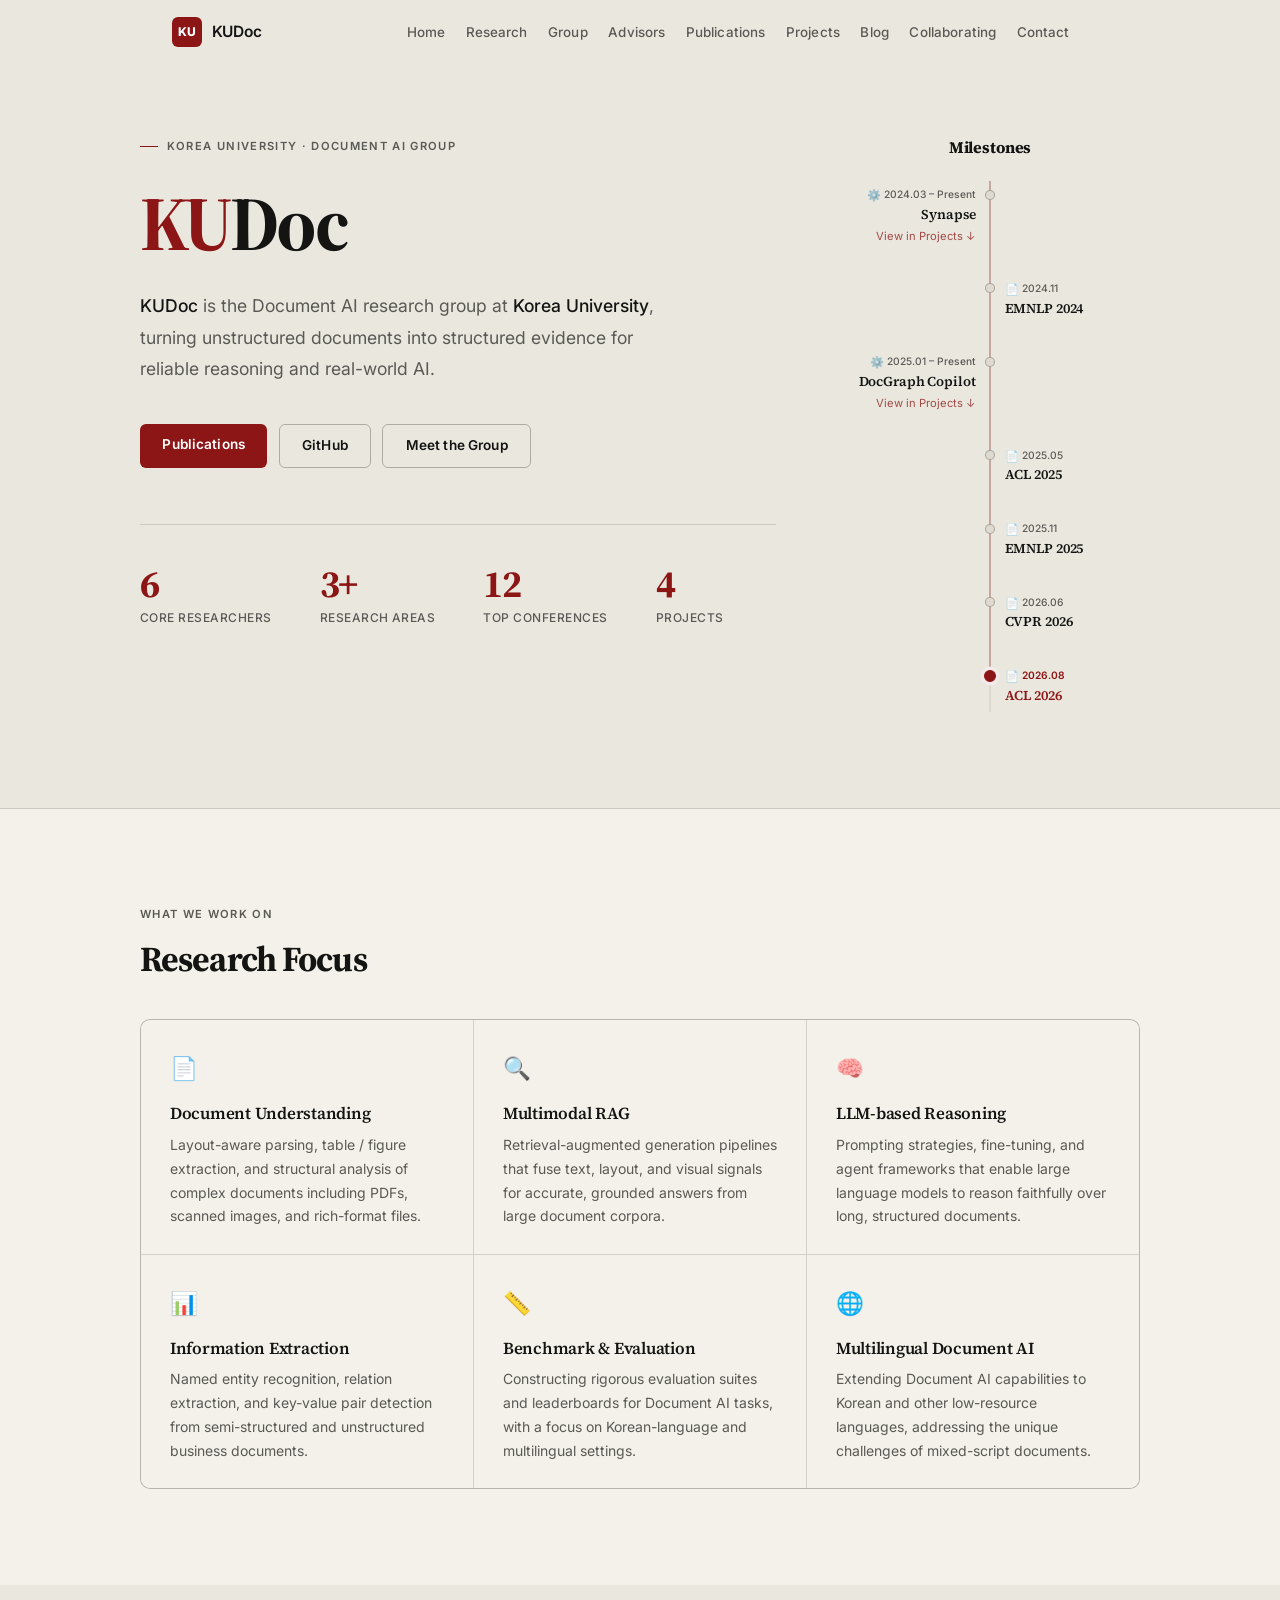
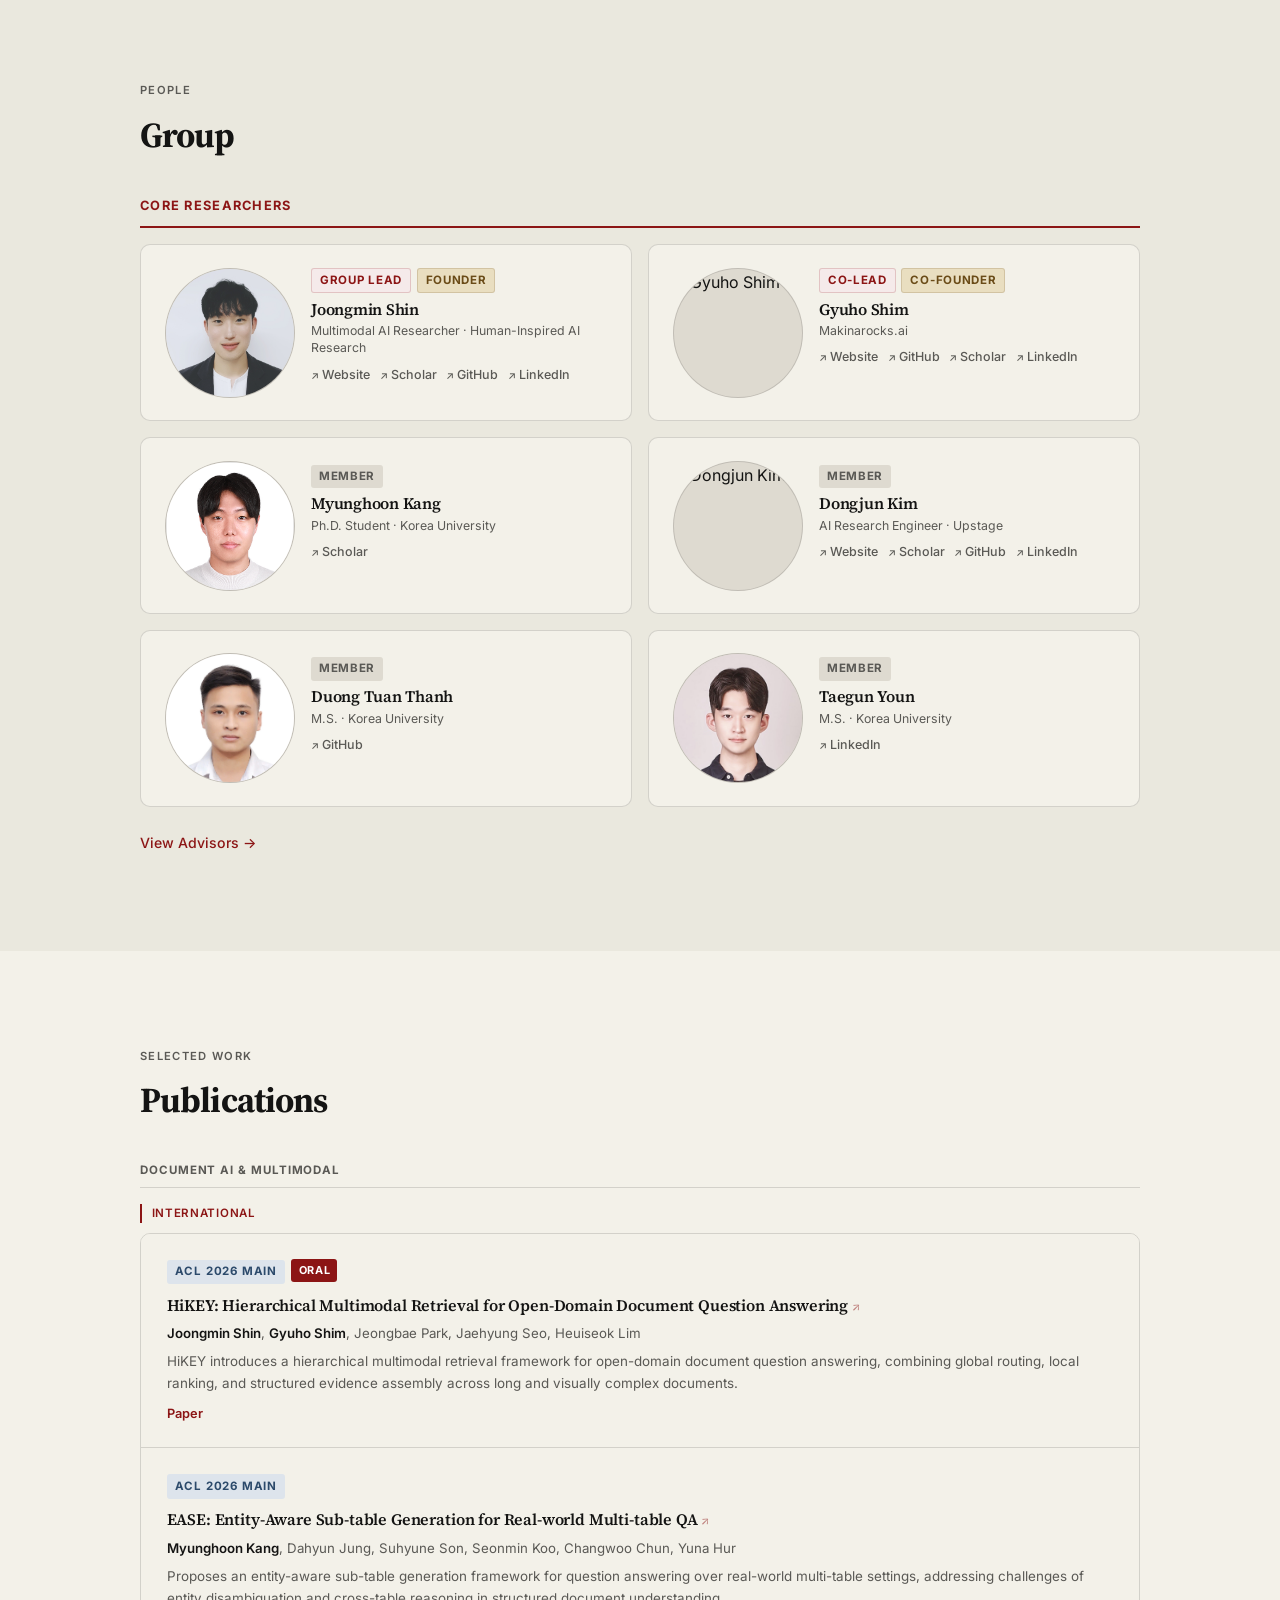
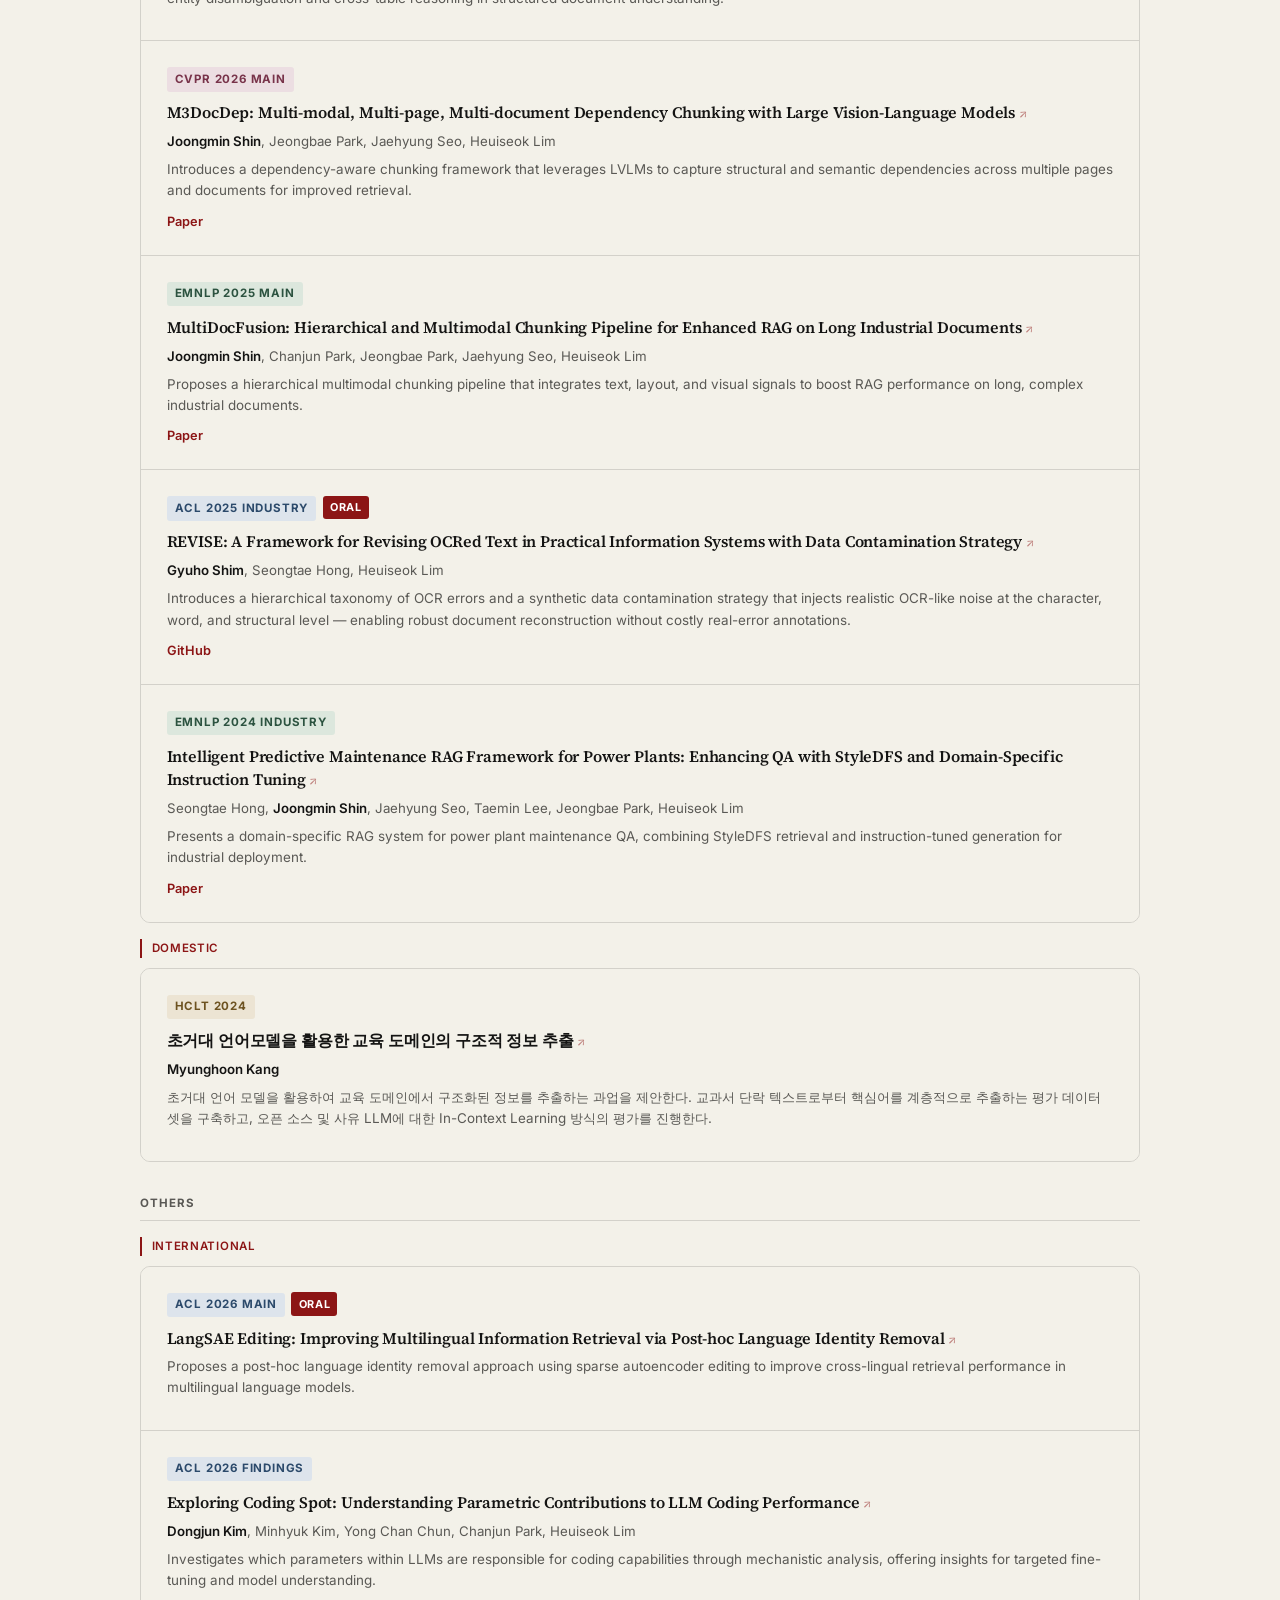
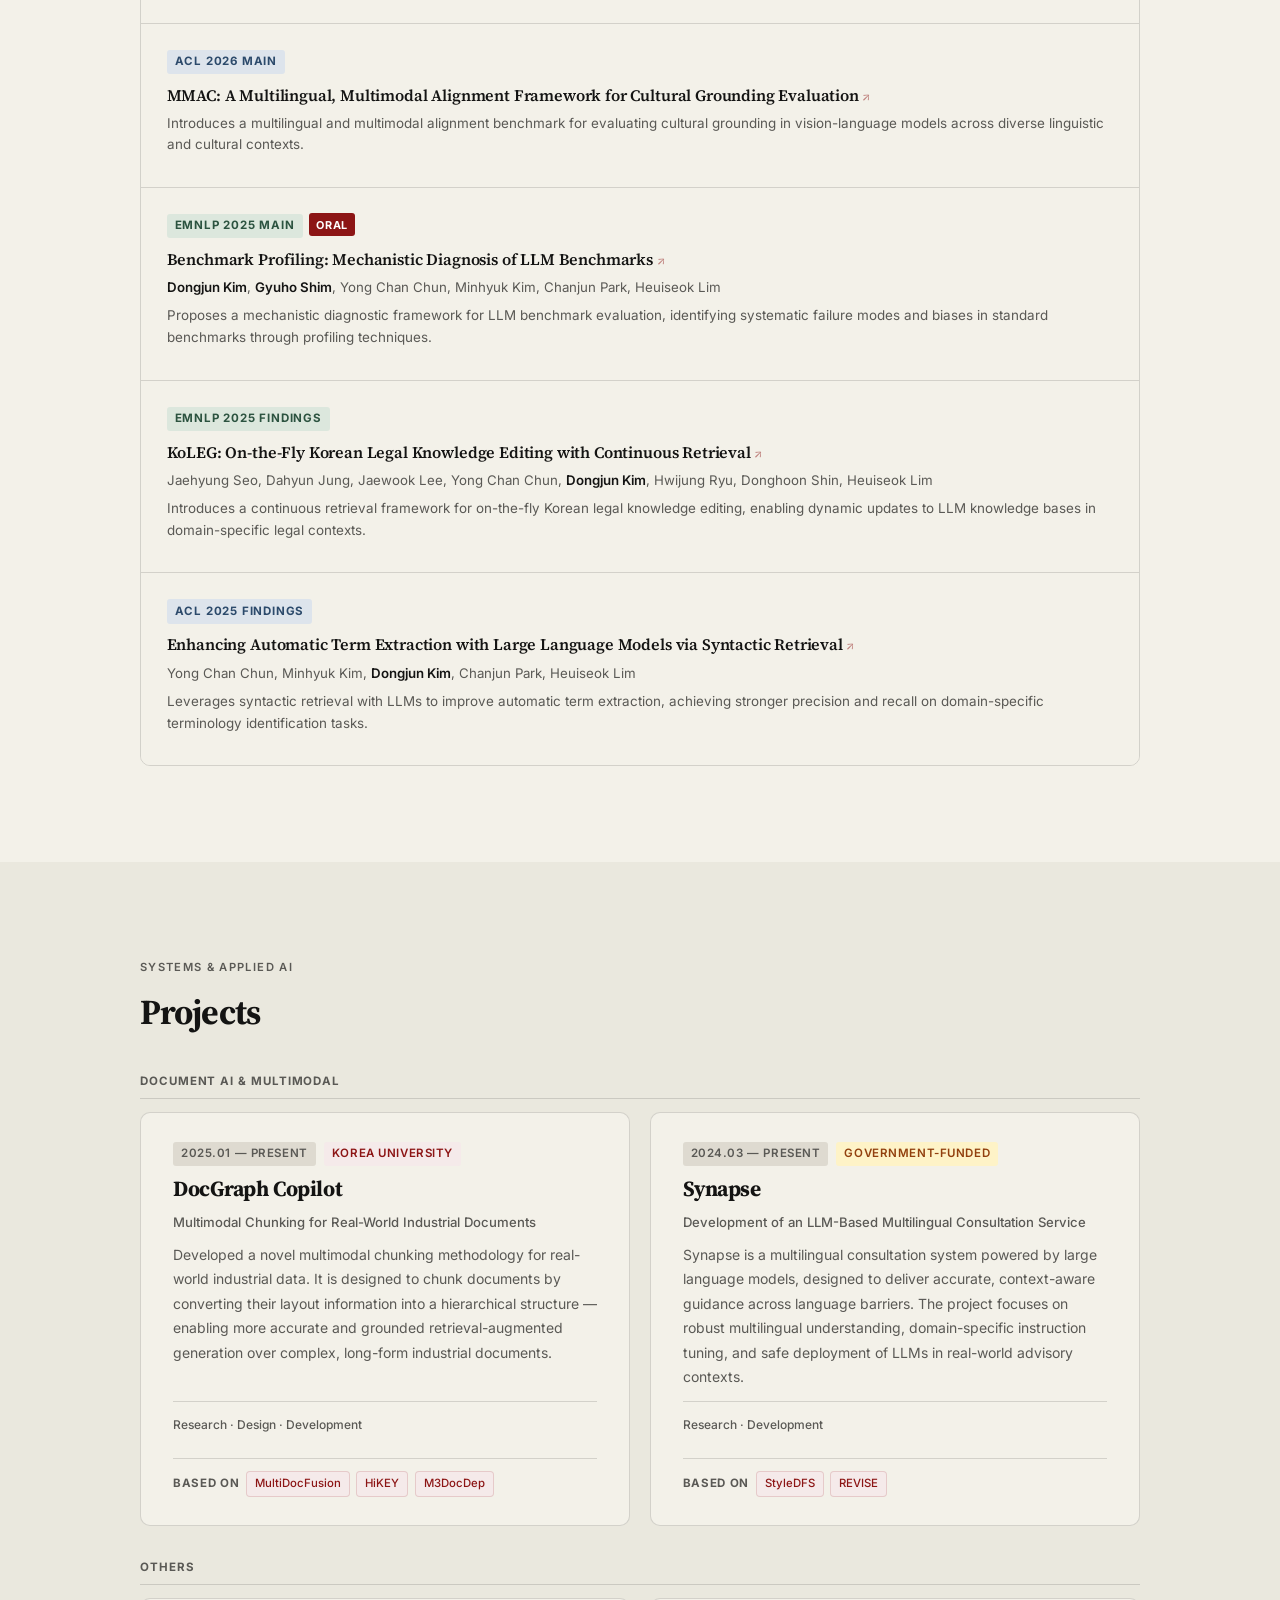
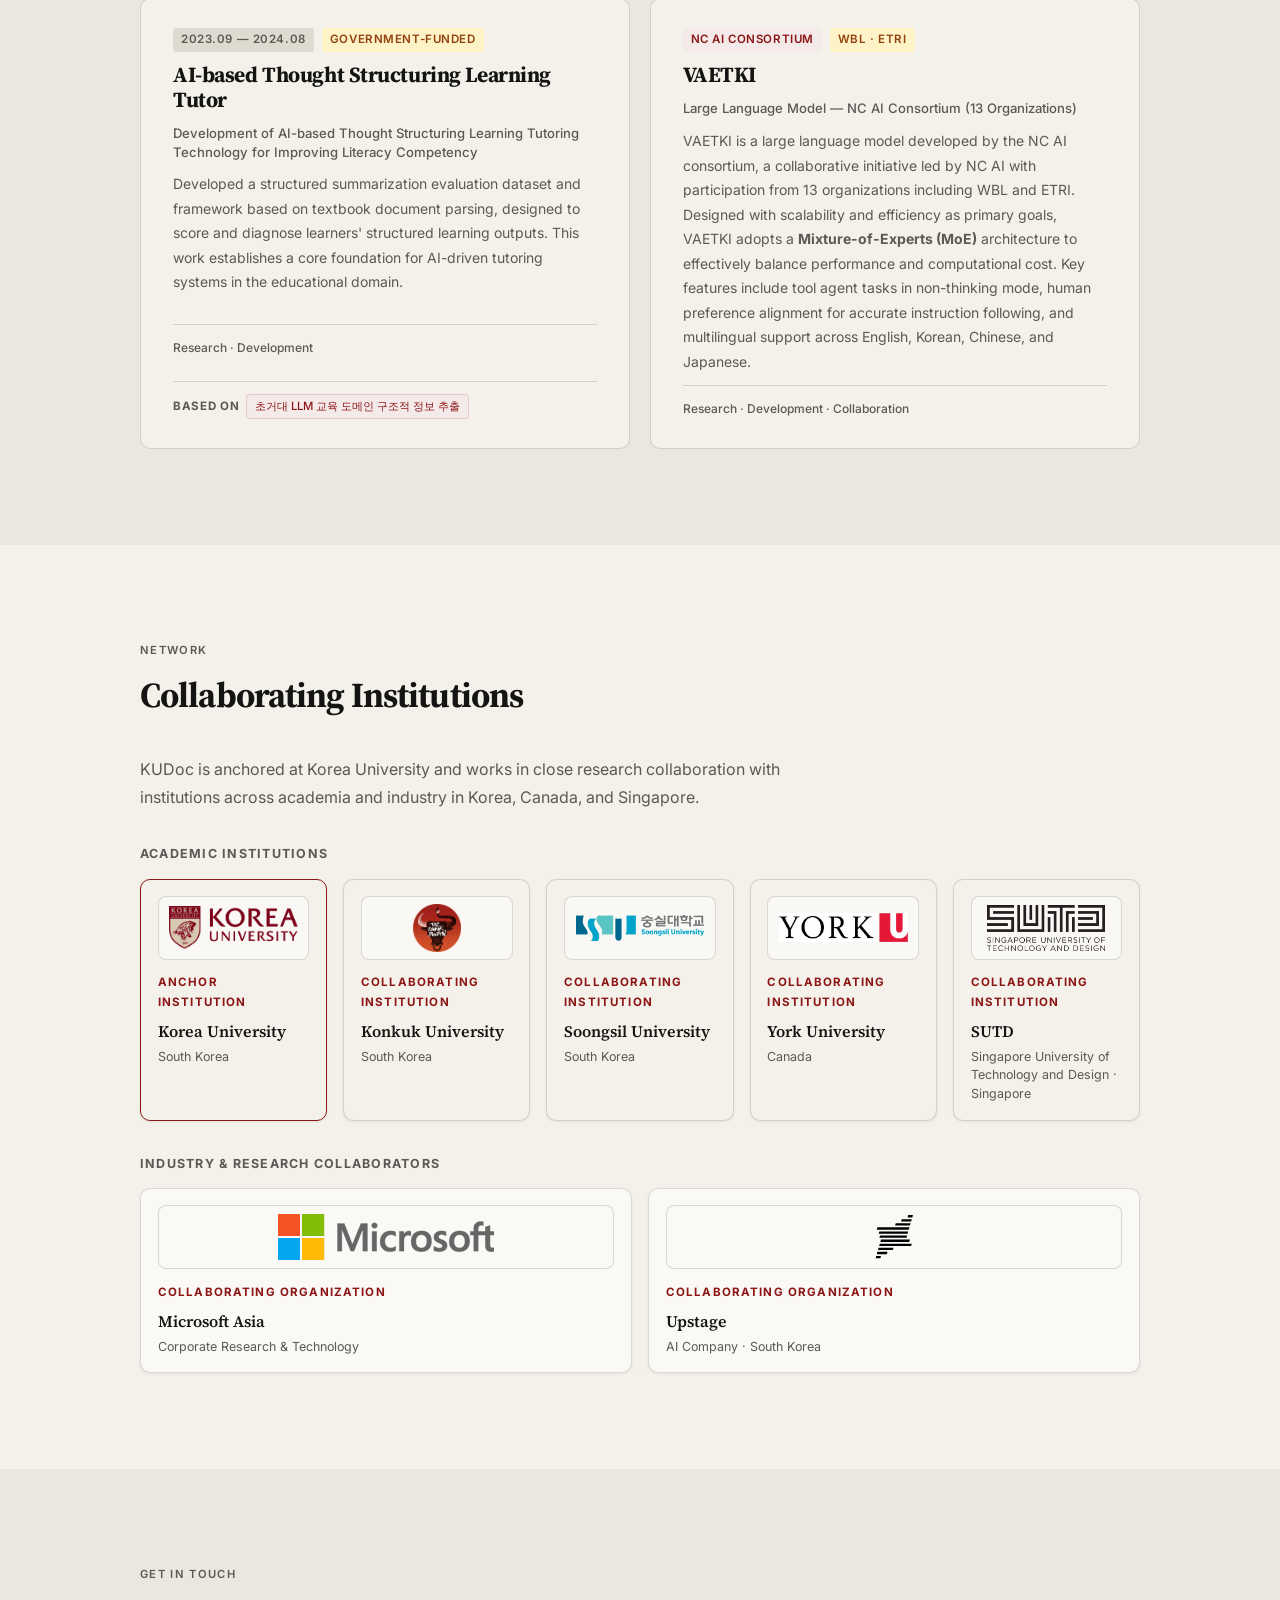
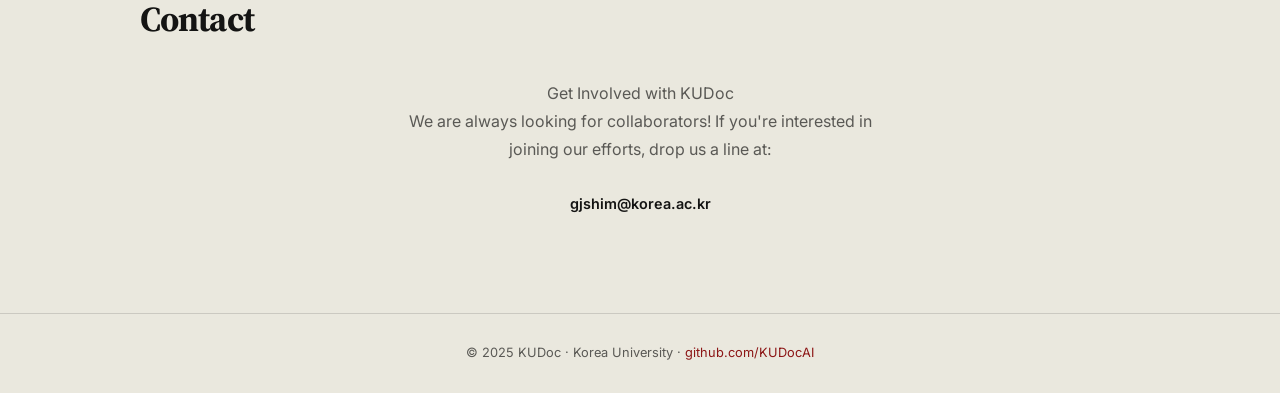
==== commit d99ba523: "논문 제목 링크 연결 및 UI 개선 - 13개 논문에 원문 링크 추가, Korea University 카드 스타일 개선, Milestones 제목 중앙 정렬 Co-authored-" ====
--- a/index.html
+++ b/index.html
@@ -11,16 +11,19 @@
   <meta property="og:url" content="https://kudocai.github.io/" />
   <meta property="og:title" content="KUDoc — Korea University Document AI" />
   <meta property="og:description" content="Document AI research group at Korea University, turning unstructured documents into structured evidence for reliable reasoning and real-world AI." />
-  <meta property="og:image" content="https://kudocai.github.io/images/institutions/korea-university.png" />
+  <meta property="og:image" content="https://kudocai.github.io/images/og-image.png" />
+  <meta property="og:image:width" content="1200" />
+  <meta property="og:image:height" content="630" />
   
   <!-- Twitter -->
   <meta property="twitter:card" content="summary_large_image" />
   <meta property="twitter:url" content="https://kudocai.github.io/" />
   <meta property="twitter:title" content="KUDoc — Korea University Document AI" />
   <meta property="twitter:description" content="Document AI research group at Korea University, turning unstructured documents into structured evidence for reliable reasoning and real-world AI." />
-  <meta property="twitter:image" content="https://kudocai.github.io/images/institutions/korea-university.png" />
+  <meta property="twitter:image" content="https://kudocai.github.io/images/og-image.png" />
   
-  <link rel="stylesheet" href="style.css?v=20" />
+  <link rel="icon" href="favicon.svg" type="image/svg+xml" />
+  <link rel="stylesheet" href="style.css?v=24" />
   <link rel="preconnect" href="https://fonts.googleapis.com" />
   <link rel="preconnect" href="https://fonts.gstatic.com" crossorigin />
   <link href="https://fonts.googleapis.com/css2?family=Inter:wght@300;400;500;600;700;800&family=Source+Serif+4:ital,opsz,wght@0,8..60,400;0,8..60,600;0,8..60,700;1,8..60,400;1,8..60,600;1,8..60,700&display=swap" rel="stylesheet" />
@@ -47,7 +50,11 @@
       <div class="nav-logo-mark">KU</div>
       <span class="nav-name">KUDoc</span>
     </a>
-    <ul class="nav-links">
+    <button class="nav-toggle" id="navToggle" type="button"
+            aria-label="Toggle navigation" aria-expanded="false" aria-controls="navLinks">
+      <span></span><span></span><span></span>
+    </button>
+    <ul class="nav-links" id="navLinks">
       <li><a href="#home">Home</a></li>
       <li><a href="#research">Research</a></li>
       <li><a href="#team">Group</a></li>
@@ -111,7 +118,7 @@
         <div class="tl-track"><div class="tl-fill" id="tlFill"></div></div>
 
         <!-- PROJECT: left -->
-        <div class="tl-item tl-left" tabindex="0" data-type="project">
+        <div class="tl-item tl-left" tabindex="0" role="button" data-type="project">
           <div class="tl-body">
             <div class="tl-date"><span class="tl-icon">⚙️</span> 2024.03 – Present</div>
             <div class="tl-title">Synapse</div>
@@ -121,7 +128,7 @@
         </div>
 
         <!-- PAPER: right -->
-        <div class="tl-item tl-right" tabindex="0" data-type="paper">
+        <div class="tl-item tl-right" tabindex="0" role="button" aria-expanded="false" data-type="paper">
           <div class="tl-body">
             <div class="tl-date"><span class="tl-icon">📄</span> 2024.11</div>
             <div class="tl-title">EMNLP 2024</div>
@@ -136,7 +143,7 @@
         </div>
 
         <!-- PROJECT: left -->
-        <div class="tl-item tl-left" tabindex="0" data-type="project">
+        <div class="tl-item tl-left" tabindex="0" role="button" data-type="project">
           <div class="tl-body">
             <div class="tl-date"><span class="tl-icon">⚙️</span> 2025.01 – Present</div>
             <div class="tl-title">DocGraph Copilot</div>
@@ -146,7 +153,7 @@
         </div>
 
         <!-- PAPER: right -->
-        <div class="tl-item tl-right" tabindex="0" data-type="paper">
+        <div class="tl-item tl-right" tabindex="0" role="button" aria-expanded="false" data-type="paper">
           <div class="tl-body">
             <div class="tl-date"><span class="tl-icon">📄</span> 2025.05</div>
             <div class="tl-title">ACL 2025</div>
@@ -162,7 +169,7 @@
         </div>
 
         <!-- PAPER: right -->
-        <div class="tl-item tl-right" tabindex="0" data-type="paper">
+        <div class="tl-item tl-right" tabindex="0" role="button" aria-expanded="false" data-type="paper">
           <div class="tl-body">
             <div class="tl-date"><span class="tl-icon">📄</span> 2025.11</div>
             <div class="tl-title">EMNLP 2025</div>
@@ -179,7 +186,7 @@
         </div>
 
         <!-- PAPER: right -->
-        <div class="tl-item tl-right" tabindex="0" data-type="paper">
+        <div class="tl-item tl-right" tabindex="0" role="button" aria-expanded="false" data-type="paper">
           <div class="tl-body">
             <div class="tl-date"><span class="tl-icon">📄</span> 2026.06</div>
             <div class="tl-title">CVPR 2026</div>
@@ -194,7 +201,7 @@
         </div>
 
         <!-- PAPER: right (active) -->
-        <div class="tl-item tl-right tl-item--active" tabindex="0" data-type="paper">
+        <div class="tl-item tl-right tl-item--active" tabindex="0" role="button" aria-expanded="false" data-type="paper">
           <div class="tl-body">
             <div class="tl-date"><span class="tl-icon">📄</span> 2026.08</div>
             <div class="tl-title">ACL 2026</div>
@@ -282,13 +289,13 @@
     <div class="team-grid team-grid--wide">
 
       <div class="team-card">
-        <img class="team-avatar" src="images/shin_joongmin.png" alt="Joongmin Shin" />
+        <img class="team-avatar" src="images/shin_joongmin.png" alt="Joongmin Shin" width="130" height="130" loading="lazy" />
         <div class="team-info">
           <div class="team-role-group">
             <div class="team-role role-lead">Group Lead</div>
             <div class="team-role role-founder">Founder</div>
           </div>
-          <div class="team-name">Joongmin Shin</div>
+          <h3 class="team-name">Joongmin Shin</h3>
           <div class="team-affil">Multimodal AI Researcher · Human-Inspired AI Research</div>
           <div class="team-links">
             <a href="https://shinjm-maker.github.io/" target="_blank">Website</a>
@@ -300,15 +307,14 @@
       </div>
 
       <div class="team-card">
-        <img class="team-avatar" src="https://avatars.githubusercontent.com/u/76989110?v=4" alt="Gyuho Shim" />
+        <img class="team-avatar" src="https://avatars.githubusercontent.com/u/76989110?v=4" alt="Gyuho Shim" width="130" height="130" loading="lazy" />
         <div class="team-info">
           <div class="team-role-group">
             <div class="team-role role-lead">Co-Lead</div>
             <div class="team-role role-founder">Co-Founder</div>
           </div>
-          <div class="team-name">Gyuho Shim</div>
-          <div class="team-name-ko">심규호</div>
-          <div class="team-affil">M.S. · Korea University</div>
+          <h3 class="team-name">Gyuho Shim</h3>
+          <div class="team-affil">Makinarocks.ai</div>
           <div class="team-links">
             <a href="https://gyuhoshim.github.io" target="_blank">Website</a>
             <a href="https://github.com/gyuhoshim" target="_blank">GitHub</a>
@@ -319,11 +325,10 @@
       </div>
 
       <div class="team-card">
-        <img class="team-avatar" src="images/kang_myunghoon.jpeg" alt="Myunghoon Kang" />
+        <img class="team-avatar" src="images/kang_myunghoon.jpeg" alt="Myunghoon Kang" width="130" height="130" loading="lazy" />
         <div class="team-info">
           <div class="team-role">Member</div>
-          <div class="team-name">Myunghoon Kang</div>
-          <div class="team-name-ko">강명훈</div>
+          <h3 class="team-name">Myunghoon Kang</h3>
           <div class="team-affil">Ph.D. Student · Korea University</div>
           <div class="team-links">
             <a href="https://scholar.google.com/citations?user=sNu9_kUAAAAJ" target="_blank">Scholar</a>
@@ -332,10 +337,10 @@
       </div>
 
       <div class="team-card">
-        <img class="team-avatar" src="https://junkim100.github.io/profile_photo.jpg" alt="Dongjun Kim" />
+        <img class="team-avatar" src="https://junkim100.github.io/profile_photo.jpg" alt="Dongjun Kim" width="130" height="130" loading="lazy" />
         <div class="team-info">
           <div class="team-role">Member</div>
-          <div class="team-name">Dongjun Kim</div>
+          <h3 class="team-name">Dongjun Kim</h3>
           <div class="team-affil">AI Research Engineer · Upstage</div>
           <div class="team-links">
             <a href="https://junkim100.github.io" target="_blank">Website</a>
@@ -347,10 +352,10 @@
       </div>
 
       <div class="team-card">
-        <img class="team-avatar" src="images/duong-tuan-thanh.png" alt="Duong Tuan Thanh" />
+        <img class="team-avatar" src="images/duong-tuan-thanh.png" alt="Duong Tuan Thanh" width="130" height="130" loading="lazy" />
         <div class="team-info">
           <div class="team-role">Member</div>
-          <div class="team-name">Duong Tuan Thanh</div>
+          <h3 class="team-name">Duong Tuan Thanh</h3>
           <div class="team-affil">M.S. · Korea University</div>
           <div class="team-links">
             <a href="https://github.com/duongtuanthanh" target="_blank">GitHub</a>
@@ -359,10 +364,10 @@
       </div>
 
       <div class="team-card">
-        <img class="team-avatar" src="images/Taegun_Youn.jpeg" alt="Taegun Youn" />
+        <img class="team-avatar" src="images/Taegun_Youn.jpeg" alt="Taegun Youn" width="130" height="130" loading="lazy" />
         <div class="team-info">
           <div class="team-role">Member</div>
-          <div class="team-name">Taegun Youn</div>
+          <h3 class="team-name">Taegun Youn</h3>
           <div class="team-affil">M.S. · Korea University</div>
           <div class="team-links">
             <a href="https://www.linkedin.com/in/taegun-youn-60b7b7365/" target="_blank">LinkedIn</a>
@@ -391,7 +396,7 @@
 
       <div class="pub-card" id="pub-hikey">
         <span class="pub-venue venue-acl">ACL 2026 MAIN</span><span class="pub-tag-oral">Oral</span>
-        <div class="pub-title">HiKEY: Hierarchical Multimodal Retrieval for Open-Domain Document Question Answering</div>
+        <h3 class="pub-title"><a href="https://shinjm-maker.github.io/publications/hikey.html" target="_blank">HiKEY: Hierarchical Multimodal Retrieval for Open-Domain Document Question Answering</a></h3>
         <div class="pub-authors"><strong>Joongmin Shin</strong>, <strong>Gyuho Shim</strong>, Jeongbae Park, Jaehyung Seo, Heuiseok Lim</div>
         <div class="pub-desc">HiKEY introduces a hierarchical multimodal retrieval framework for open-domain document question answering, combining global routing, local ranking, and structured evidence assembly across long and visually complex documents.</div>
         <div class="pub-links"><a href="https://shinjm-maker.github.io/publications/hikey.html" target="_blank">Paper</a></div>
@@ -399,14 +404,14 @@
 
       <div class="pub-card">
         <span class="pub-venue venue-acl">ACL 2026 MAIN</span>
-        <div class="pub-title">EASE: Entity-Aware Sub-table Generation for Real-world Multi-table QA</div>
+        <h3 class="pub-title"><a href="https://aclanthology.org/2026.acl-long.10/" target="_blank">EASE: Entity-Aware Sub-table Generation for Real-world Multi-table QA</a></h3>
         <div class="pub-authors"><strong>Myunghoon Kang</strong>, Dahyun Jung, Suhyune Son, Seonmin Koo, Changwoo Chun, Yuna Hur</div>
         <div class="pub-desc">Proposes an entity-aware sub-table generation framework for question answering over real-world multi-table settings, addressing challenges of entity disambiguation and cross-table reasoning in structured document understanding.</div>
       </div>
 
       <div class="pub-card" id="pub-m3docdep">
         <span class="pub-venue venue-cvpr">CVPR 2026 MAIN</span>
-        <div class="pub-title">M3DocDep: Multi-modal, Multi-page, Multi-document Dependency Chunking with Large Vision-Language Models</div>
+        <h3 class="pub-title"><a href="https://shinjm-maker.github.io/publications/m3docdep.html" target="_blank">M3DocDep: Multi-modal, Multi-page, Multi-document Dependency Chunking with Large Vision-Language Models</a></h3>
         <div class="pub-authors"><strong>Joongmin Shin</strong>, Jeongbae Park, Jaehyung Seo, Heuiseok Lim</div>
         <div class="pub-desc">Introduces a dependency-aware chunking framework that leverages LVLMs to capture structural and semantic dependencies across multiple pages and documents for improved retrieval.</div>
         <div class="pub-links"><a href="https://shinjm-maker.github.io/publications/m3docdep.html" target="_blank">Paper</a></div>
@@ -414,7 +419,7 @@
 
       <div class="pub-card" id="pub-multidocfusion">
         <span class="pub-venue venue-emnlp">EMNLP 2025 MAIN</span>
-        <div class="pub-title">MultiDocFusion: Hierarchical and Multimodal Chunking Pipeline for Enhanced RAG on Long Industrial Documents</div>
+        <h3 class="pub-title"><a href="https://shinjm-maker.github.io/publications/multidocfusion.html" target="_blank">MultiDocFusion: Hierarchical and Multimodal Chunking Pipeline for Enhanced RAG on Long Industrial Documents</a></h3>
         <div class="pub-authors"><strong>Joongmin Shin</strong>, Chanjun Park, Jeongbae Park, Jaehyung Seo, Heuiseok Lim</div>
         <div class="pub-desc">Proposes a hierarchical multimodal chunking pipeline that integrates text, layout, and visual signals to boost RAG performance on long, complex industrial documents.</div>
         <div class="pub-links"><a href="https://shinjm-maker.github.io/publications/multidocfusion.html" target="_blank">Paper</a></div>
@@ -422,7 +427,7 @@
 
       <div class="pub-card" id="pub-revise">
         <span class="pub-venue venue-acl">ACL 2025 INDUSTRY</span><span class="pub-tag-oral">Oral</span>
-        <div class="pub-title">REVISE: A Framework for Revising OCRed Text in Practical Information Systems with Data Contamination Strategy</div>
+        <h3 class="pub-title"><a href="https://github.com/gyuhoshim/revise-ocr-correction" target="_blank">REVISE: A Framework for Revising OCRed Text in Practical Information Systems with Data Contamination Strategy</a></h3>
         <div class="pub-authors"><strong>Gyuho Shim</strong>, Seongtae Hong, Heuiseok Lim</div>
         <div class="pub-desc">Introduces a hierarchical taxonomy of OCR errors and a synthetic data contamination strategy that injects realistic OCR-like noise at the character, word, and structural level — enabling robust document reconstruction without costly real-error annotations.</div>
         <div class="pub-links"><a href="https://github.com/gyuhoshim/revise-ocr-correction" target="_blank">GitHub</a></div>
@@ -430,7 +435,7 @@
 
       <div class="pub-card" id="pub-styledfs">
         <span class="pub-venue venue-emnlp">EMNLP 2024 INDUSTRY</span>
-        <div class="pub-title">Intelligent Predictive Maintenance RAG Framework for Power Plants: Enhancing QA with StyleDFS and Domain-Specific Instruction Tuning</div>
+        <h3 class="pub-title"><a href="https://shinjm-maker.github.io/publications/styledfs.html" target="_blank">Intelligent Predictive Maintenance RAG Framework for Power Plants: Enhancing QA with StyleDFS and Domain-Specific Instruction Tuning</a></h3>
         <div class="pub-authors">Seongtae Hong, <strong>Joongmin Shin</strong>, Jaehyung Seo, Taemin Lee, Jeongbae Park, Heuiseok Lim</div>
         <div class="pub-desc">Presents a domain-specific RAG system for power plant maintenance QA, combining StyleDFS retrieval and instruction-tuned generation for industrial deployment.</div>
         <div class="pub-links"><a href="https://shinjm-maker.github.io/publications/styledfs.html" target="_blank">Paper</a></div>
@@ -443,7 +448,7 @@
 
       <div class="pub-card" id="pub-hclt2024">
         <span class="pub-venue venue-domestic">HCLT 2024</span>
-        <div class="pub-title">초거대 언어모델을 활용한 교육 도메인의 구조적 정보 추출</div>
+        <h3 class="pub-title"><a href="https://koreascience.kr/article/CFKO202404272003247.page" target="_blank">초거대 언어모델을 활용한 교육 도메인의 구조적 정보 추출</a></h3>
         <div class="pub-authors"><strong>Myunghoon Kang</strong></div>
         <div class="pub-desc">초거대 언어 모델을 활용하여 교육 도메인에서 구조화된 정보를 추출하는 과업을 제안한다. 교과서 단락 텍스트로부터 핵심어를 계층적으로 추출하는 평가 데이터셋을 구축하고, 오픈 소스 및 사유 LLM에 대한 In-Context Learning 방식의 평가를 진행한다.</div>
       </div>
@@ -457,40 +462,40 @@
 
       <div class="pub-card">
         <span class="pub-venue venue-acl">ACL 2026 MAIN</span><span class="pub-tag-oral">Oral</span>
-        <div class="pub-title">LangSAE Editing: Improving Multilingual Information Retrieval via Post-hoc Language Identity Removal</div>
+        <h3 class="pub-title"><a href="https://aclanthology.org/2026.acl-long.1685/" target="_blank">LangSAE Editing: Improving Multilingual Information Retrieval via Post-hoc Language Identity Removal</a></h3>
         <div class="pub-desc">Proposes a post-hoc language identity removal approach using sparse autoencoder editing to improve cross-lingual retrieval performance in multilingual language models.</div>
       </div>
 
       <div class="pub-card">
         <span class="pub-venue venue-acl">ACL 2026 FINDINGS</span>
-        <div class="pub-title">Exploring Coding Spot: Understanding Parametric Contributions to LLM Coding Performance</div>
+        <h3 class="pub-title"><a href="https://aclanthology.org/2026.findings-acl.1435/" target="_blank">Exploring Coding Spot: Understanding Parametric Contributions to LLM Coding Performance</a></h3>
         <div class="pub-authors"><strong>Dongjun Kim</strong>, Minhyuk Kim, Yong Chan Chun, Chanjun Park, Heuiseok Lim</div>
         <div class="pub-desc">Investigates which parameters within LLMs are responsible for coding capabilities through mechanistic analysis, offering insights for targeted fine-tuning and model understanding.</div>
       </div>
 
       <div class="pub-card">
         <span class="pub-venue venue-acl">ACL 2026 MAIN</span>
-        <div class="pub-title">MMAC: A Multilingual, Multimodal Alignment Framework for Cultural Grounding Evaluation</div>
+        <h3 class="pub-title"><a href="https://aclanthology.org/2026.acl-long.989/" target="_blank">MMAC: A Multilingual, Multimodal Alignment Framework for Cultural Grounding Evaluation</a></h3>
         <div class="pub-desc">Introduces a multilingual and multimodal alignment benchmark for evaluating cultural grounding in vision-language models across diverse linguistic and cultural contexts.</div>
       </div>
 
       <div class="pub-card">
         <span class="pub-venue venue-emnlp">EMNLP 2025 MAIN</span><span class="pub-tag-oral">Oral</span>
-        <div class="pub-title">Benchmark Profiling: Mechanistic Diagnosis of LLM Benchmarks</div>
+        <h3 class="pub-title"><a href="https://aclanthology.org/2025.emnlp-main.789/" target="_blank">Benchmark Profiling: Mechanistic Diagnosis of LLM Benchmarks</a></h3>
         <div class="pub-authors"><strong>Dongjun Kim</strong>, <strong>Gyuho Shim</strong>, Yong Chan Chun, Minhyuk Kim, Chanjun Park, Heuiseok Lim</div>
         <div class="pub-desc">Proposes a mechanistic diagnostic framework for LLM benchmark evaluation, identifying systematic failure modes and biases in standard benchmarks through profiling techniques.</div>
       </div>
 
       <div class="pub-card">
         <span class="pub-venue venue-emnlp">EMNLP 2025 FINDINGS</span>
-        <div class="pub-title">KoLEG: On-the-Fly Korean Legal Knowledge Editing with Continuous Retrieval</div>
+        <h3 class="pub-title"><a href="https://aclanthology.org/2025.findings-emnlp.489/" target="_blank">KoLEG: On-the-Fly Korean Legal Knowledge Editing with Continuous Retrieval</a></h3>
         <div class="pub-authors">Jaehyung Seo, Dahyun Jung, Jaewook Lee, Yong Chan Chun, <strong>Dongjun Kim</strong>, Hwijung Ryu, Donghoon Shin, Heuiseok Lim</div>
         <div class="pub-desc">Introduces a continuous retrieval framework for on-the-fly Korean legal knowledge editing, enabling dynamic updates to LLM knowledge bases in domain-specific legal contexts.</div>
       </div>
 
       <div class="pub-card">
         <span class="pub-venue venue-acl">ACL 2025 FINDINGS</span>
-        <div class="pub-title">Enhancing Automatic Term Extraction with Large Language Models via Syntactic Retrieval</div>
+        <h3 class="pub-title"><a href="https://aclanthology.org/2025.findings-acl.516/" target="_blank">Enhancing Automatic Term Extraction with Large Language Models via Syntactic Retrieval</a></h3>
         <div class="pub-authors">Yong Chan Chun, Minhyuk Kim, <strong>Dongjun Kim</strong>, Chanjun Park, Heuiseok Lim</div>
         <div class="pub-desc">Leverages syntactic retrieval with LLMs to improve automatic term extraction, achieving stronger precision and recall on domain-specific terminology identification tasks.</div>
       </div>
@@ -617,42 +622,42 @@
       <div class="institution-grid">
         <div class="institution-card institution-card--anchor">
           <div class="institution-logo-wrap">
-            <img class="institution-logo" src="images/institutions/korea-university.png" alt="Korea University logo" />
+            <img class="institution-logo" src="images/institutions/korea-university.png" alt="Korea University logo" loading="lazy" />
           </div>
           <div class="institution-role">Anchor Institution</div>
-          <div class="institution-name">Korea University</div>
+          <h3 class="institution-name">Korea University</h3>
           <div class="institution-meta">South Korea</div>
         </div>
         <div class="institution-card">
           <div class="institution-logo-wrap">
-            <img class="institution-logo institution-logo--square" src="images/institutions/konkuk-university-tight.png" alt="Konkuk University logo" />
+            <img class="institution-logo institution-logo--square" src="images/institutions/konkuk-university-tight.png" alt="Konkuk University logo" loading="lazy" />
           </div>
           <div class="institution-role">Collaborating Institution</div>
-          <div class="institution-name">Konkuk University</div>
+          <h3 class="institution-name">Konkuk University</h3>
           <div class="institution-meta">South Korea</div>
         </div>
         <div class="institution-card">
           <div class="institution-logo-wrap">
-            <img class="institution-logo" src="images/institutions/soongsil-university.png" alt="Soongsil University logo" />
+            <img class="institution-logo" src="images/institutions/soongsil-university.png" alt="Soongsil University logo" loading="lazy" />
           </div>
           <div class="institution-role">Collaborating Institution</div>
-          <div class="institution-name">Soongsil University</div>
+          <h3 class="institution-name">Soongsil University</h3>
           <div class="institution-meta">South Korea</div>
         </div>
         <div class="institution-card">
           <div class="institution-logo-wrap">
-            <img class="institution-logo" src="images/institutions/york-university-logo.jpg" alt="York University logo" />
+            <img class="institution-logo" src="images/institutions/york-university-logo.jpg" alt="York University logo" loading="lazy" />
           </div>
           <div class="institution-role">Collaborating Institution</div>
-          <div class="institution-name">York University</div>
+          <h3 class="institution-name">York University</h3>
           <div class="institution-meta">Canada</div>
         </div>
         <div class="institution-card">
           <div class="institution-logo-wrap">
-            <img class="institution-logo" src="images/institutions/sutd-dark.png" alt="SUTD logo" />
+            <img class="institution-logo" src="images/institutions/sutd-dark.png" alt="SUTD logo" loading="lazy" />
           </div>
           <div class="institution-role">Collaborating Institution</div>
-          <div class="institution-name">SUTD</div>
+          <h3 class="institution-name">SUTD</h3>
           <div class="institution-meta">Singapore University of Technology and Design · Singapore</div>
         </div>
       </div>
@@ -662,18 +667,18 @@
       <div class="institution-grid institution-grid--partners">
         <div class="institution-card institution-card--partner">
           <div class="institution-logo-wrap">
-            <img class="institution-logo" src="images/institutions/microsoft.png" alt="Microsoft logo" />
+            <img class="institution-logo" src="images/institutions/microsoft.png" alt="Microsoft logo" loading="lazy" />
           </div>
           <div class="institution-role">Collaborating Organization</div>
-          <div class="institution-name">Microsoft Asia</div>
+          <h3 class="institution-name">Microsoft Asia</h3>
           <div class="institution-meta">Corporate Research &amp; Technology</div>
         </div>
         <div class="institution-card institution-card--partner">
           <div class="institution-logo-wrap">
-            <img class="institution-logo institution-logo--icon" src="images/institutions/upstage.svg" alt="Upstage logo" />
+            <img class="institution-logo institution-logo--icon" src="images/institutions/upstage.svg" alt="Upstage logo" loading="lazy" />
           </div>
           <div class="institution-role">Collaborating Organization</div>
-          <div class="institution-name">Upstage</div>
+          <h3 class="institution-name">Upstage</h3>
           <div class="institution-meta">AI Company · South Korea</div>
         </div>
       </div>
@@ -711,6 +716,19 @@
     navbar.classList.toggle('scrolled', window.scrollY > 10);
   });
 
+  // Mobile menu
+  const navToggle = document.getElementById('navToggle');
+  const navLinks  = document.getElementById('navLinks');
+  navToggle.addEventListener('click', () => {
+    const open = navLinks.classList.toggle('open');
+    navToggle.setAttribute('aria-expanded', String(open));
+  });
+  navLinks.addEventListener('click', e => {
+    if (e.target.tagName !== 'A') return;
+    navLinks.classList.remove('open');
+    navToggle.setAttribute('aria-expanded', 'false');
+  });
+
   // ── Timeline interactivity ──────────────────────────────────────────
   const timeline = document.getElementById('milestoneTimeline');
   const fill     = document.getElementById('tlFill');
@@ -720,6 +738,14 @@
     items.forEach(el => el.classList.remove('tl-item--active'));
     target.classList.add('tl-item--active');
     updateFill(target);
+  }
+
+  function syncExpandHeight(item) {
+    const panel = item.querySelector('.tl-expand');
+    if (!panel) return;
+    const expanded = item.classList.contains('tl-expanded');
+    item.setAttribute('aria-expanded', String(expanded));
+    panel.style.maxHeight = expanded ? panel.scrollHeight + 'px' : '';
   }
 
   function updateFill(activeItem) {
@@ -740,6 +766,7 @@
         const wasExpanded = item.classList.contains('tl-expanded');
         items.forEach(el => el.classList.remove('tl-expanded'));
         if (!wasExpanded) item.classList.add('tl-expanded');
+        items.forEach(syncExpandHeight);
         setActive(item);
         setTimeout(() => updateFill(item), 360);
       }
@@ -769,6 +796,7 @@
 
   // Recalculate fill on resize
   window.addEventListener('resize', () => {
+    items.forEach(syncExpandHeight);
     const active = timeline.querySelector('.tl-item--active');
     if (active) updateFill(active);
   });
--- a/style.css
+++ b/style.css
@@ -36,6 +36,24 @@
 a { color: var(--accent); text-decoration: none; }
 a:hover { text-decoration: underline; }
 
+:focus-visible {
+  outline: 2px solid var(--accent);
+  outline-offset: 2px;
+  border-radius: 3px;
+}
+
+/* Keep anchor targets clear of the fixed navbar. */
+section[id], .pub-card[id] { scroll-margin-top: 84px; }
+
+@media (prefers-reduced-motion: reduce) {
+  html { scroll-behavior: auto; }
+  *, *::before, *::after {
+    animation-duration: 0.01ms !important;
+    animation-iteration-count: 1 !important;
+    transition-duration: 0.01ms !important;
+  }
+}
+
 /* ===== NAVBAR ===== */
 #navbar {
   position: fixed;
@@ -90,7 +108,8 @@
   display: flex;
   gap: clamp(0.9rem, 1.6vw, 1.35rem);
   list-style: none;
-  flex: 1;
+  margin-left: auto;
+  margin-right: min(3rem, 3vw);
 }
 .nav-links a {
   font-size: 0.84rem;
@@ -101,6 +120,35 @@
 }
 .nav-links a:hover { color: var(--primary); text-decoration: none; }
 .nav-active { color: var(--accent) !important; font-weight: 600 !important; }
+
+.nav-toggle {
+  display: none;
+  margin-left: auto;
+  width: 38px;
+  height: 38px;
+  padding: 0;
+  border: 1px solid var(--border);
+  border-radius: 7px;
+  background: transparent;
+  cursor: pointer;
+  flex-direction: column;
+  align-items: center;
+  justify-content: center;
+  gap: 4px;
+  transition: background 0.15s, border-color 0.15s;
+}
+.nav-toggle:hover { background: rgba(20,20,19,0.05); border-color: var(--border-strong); }
+.nav-toggle span {
+  display: block;
+  width: 17px;
+  height: 1.5px;
+  background: var(--primary);
+  border-radius: 1px;
+  transition: transform 0.22s ease, opacity 0.16s ease;
+}
+.nav-toggle[aria-expanded="true"] span:nth-child(1) { transform: translateY(5.5px) rotate(45deg); }
+.nav-toggle[aria-expanded="true"] span:nth-child(2) { opacity: 0; }
+.nav-toggle[aria-expanded="true"] span:nth-child(3) { transform: translateY(-5.5px) rotate(-45deg); }
 
 /* ===== SECTIONS ===== */
 section { padding: 6rem 2rem; }
@@ -146,7 +194,8 @@
 /* ===== TIMELINE ===== */
 .hero-timeline { padding-top: 0.4rem; }
 
-.timeline-heading { margin-bottom: 1.2rem; }
+/* Centered over the timeline track at 50% of .hero-timeline */
+.timeline-heading { margin-bottom: 1.2rem; text-align: center; }
 
 .tl-heading-title {
   font-family: 'Source Serif 4', Georgia, serif;
@@ -210,7 +259,7 @@
 }
 .tl-item:last-child { margin-bottom: 0; }
 .tl-item:hover { background: rgba(20,20,19,0.04); }
-.tl-item:focus { outline: none; background: rgba(20,20,19,0.04); }
+.tl-item:focus-visible { background: rgba(20,20,19,0.04); }
 
 /* ── Left items (projects): body LEFT, dot CENTER ── */
 .tl-item.tl-left .tl-body {
@@ -290,22 +339,6 @@
 .tl-item--active .tl-title { color: var(--accent); }
 .tl-item:hover:not(.tl-item--active) .tl-title { color: var(--primary-soft); }
 
-.tl-desc {
-  font-family: 'Inter', sans-serif;
-  font-size: 0.72rem;
-  color: var(--text-muted);
-  line-height: 1.5;
-  max-height: 0;
-  overflow: hidden;
-  opacity: 0;
-  transition: max-height 0.3s ease, opacity 0.3s ease;
-}
-.tl-item--active .tl-desc,
-.tl-item:hover .tl-desc {
-  max-height: 5rem;
-  opacity: 1;
-}
-
 @media (max-width: 760px) {
   .hero-inner {
     grid-template-columns: 1fr;
@@ -368,7 +401,7 @@
 
 /* ===== INSTITUTIONS ===== */
 .institutions-section {
-  background: var(--bg);
+  background: var(--bg-card);
 }
 
 .institutions-intro {
@@ -406,8 +439,7 @@
 }
 
 .institution-card--anchor {
-  background: var(--accent-light);
-  border-color: rgba(140,21,21,0.18);
+  border-color: var(--accent);
 }
 
 .institution-card--partner {
@@ -444,7 +476,7 @@
 }
 
 .institution-role {
-  font-size: 0.67rem;
+  font-size: 0.72rem;
   font-weight: 700;
   letter-spacing: 0.1em;
   text-transform: uppercase;
@@ -455,6 +487,7 @@
 .institution-name {
   font-family: 'Source Serif 4', Georgia, serif;
   font-size: 1rem;
+  font-weight: 600;
   line-height: 1.3;
   color: var(--primary);
   margin-bottom: 0.35rem;
@@ -504,7 +537,7 @@
 }
 .stat-label {
   font-family: 'Inter', sans-serif;
-  font-size: 0.72rem;
+  font-size: 0.75rem;
   font-weight: 500;
   color: var(--text-muted);
   margin-top: 0.3rem;
@@ -650,7 +683,7 @@
 }
 .team-role {
   display: inline-block;
-  font-size: 0.68rem;
+  font-size: 0.72rem;
   font-weight: 700;
   letter-spacing: 0.06em;
   text-transform: uppercase;
@@ -669,7 +702,7 @@
 
 .team-links { display: flex; gap: 0.6rem; margin-top: 0.45rem; flex-wrap: wrap; }
 .team-links a {
-  font-size: 0.74rem;
+  font-size: 0.78rem;
   color: var(--text-muted);
   font-weight: 500;
   transition: color 0.15s;
@@ -715,7 +748,8 @@
   margin-top: 0;
 }
 .tl-expanded .tl-expand {
-  max-height: 200px;
+  /* Overridden inline with the measured content height; this is the no-JS fallback. */
+  max-height: 1000px;
   opacity: 1;
   margin-top: 0.5rem;
 }
@@ -752,7 +786,7 @@
   border-bottom: 1px solid var(--border);
 }
 .pub-subsubsection-label {
-  font-size: 0.67rem;
+  font-size: 0.72rem;
   font-weight: 600;
   letter-spacing: 0.06em;
   text-transform: uppercase;
@@ -761,10 +795,10 @@
   padding-left: 0.6rem;
   border-left: 2px solid var(--accent);
 }
-.venue-domestic { background: #fef9ec; color: #92620a; }
+.venue-domestic { background: #ece4d3; color: #6d5220; }
 .pub-tag-oral {
   display: inline-block;
-  font-size: 0.62rem;
+  font-size: 0.68rem;
   font-weight: 700;
   letter-spacing: 0.06em;
   text-transform: uppercase;
@@ -789,7 +823,7 @@
 
 .pub-venue {
   display: inline-block;
-  font-size: 0.68rem;
+  font-size: 0.72rem;
   font-weight: 700;
   letter-spacing: 0.07em;
   text-transform: uppercase;
@@ -797,12 +831,12 @@
   padding: 0.15rem 0.5rem;
   margin-bottom: 0.6rem;
 }
-.venue-acl    { background: #dbeafe; color: #1d4ed8; }
-.venue-emnlp  { background: #d1fae5; color: #065f46; }
-.venue-naacl  { background: #e0e7ff; color: #3730a3; }
-.venue-cvpr   { background: #fce7f3; color: #9d174d; }
-.venue-arxiv  { background: #fef3c7; color: #92400e; }
-.venue-coling { background: #f3e8ff; color: #6b21a8; }
+.venue-acl    { background: #dde4ec; color: #2c4a6b; }
+.venue-emnlp  { background: #dce7dd; color: #2c5340; }
+.venue-naacl  { background: #dfe1ee; color: #3b4070; }
+.venue-cvpr   { background: #ecdee2; color: #78334a; }
+.venue-arxiv  { background: #ebe3d2; color: #6d5220; }
+.venue-coling { background: #e6dfec; color: #533d68; }
 .venue-other  { background: var(--cream-dark); color: var(--text-muted); }
 
 .pub-title {
@@ -814,6 +848,22 @@
   line-height: 1.45;
   letter-spacing: -0.01em;
 }
+.pub-title a {
+  color: inherit;
+  text-decoration: none;
+  transition: color 0.15s;
+}
+.pub-title a:hover { color: var(--accent); text-decoration: none; }
+.pub-title a::after {
+  content: '↗';
+  font-size: 0.75em;
+  margin-left: 0.3em;
+  color: var(--accent);
+  opacity: 0.5;
+  transition: opacity 0.15s;
+}
+.pub-title a:hover::after { opacity: 1; }
+
 .pub-authors { font-size: 0.83rem; color: var(--text-muted); margin-bottom: 0.4rem; }
 .pub-authors strong { color: var(--text); font-weight: 600; }
 .pub-desc { font-size: 0.84rem; color: var(--text-muted); margin-bottom: 0.55rem; line-height: 1.6; }
@@ -854,7 +904,7 @@
 }
 .proj-tag {
   font-family: 'Inter', sans-serif;
-  font-size: 0.68rem;
+  font-size: 0.72rem;
   font-weight: 600;
   letter-spacing: 0.05em;
   text-transform: uppercase;
@@ -903,7 +953,7 @@
   border-top: 1px solid var(--border);
 }
 .proj-based-label {
-  font-size: 0.67rem;
+  font-size: 0.72rem;
   font-weight: 700;
   text-transform: uppercase;
   letter-spacing: 0.06em;
@@ -934,7 +984,7 @@
 }
 .proj-role {
   font-family: 'Inter', sans-serif;
-  font-size: 0.72rem;
+  font-size: 0.75rem;
   color: var(--text-muted);
   font-weight: 500;
 }
@@ -948,6 +998,58 @@
 
 @media (max-width: 680px) {
   .proj-grid { grid-template-columns: 1fr; }
+}
+
+/* ===== BLOG ===== */
+.blog-header {
+  max-width: 760px;
+  margin-bottom: 2rem;
+}
+.blog-header p {
+  margin: 0.75rem 0 0;
+  color: var(--text-muted);
+  font-size: 0.95rem;
+  line-height: 1.75;
+}
+.blog-list {
+  display: grid;
+  gap: 1rem;
+  margin-top: 2rem;
+}
+.blog-card {
+  background: var(--bg-card);
+  border: 1px solid var(--border);
+  border-radius: var(--radius);
+  padding: 1.4rem 1.6rem;
+  transition: background 0.15s, box-shadow 0.2s;
+}
+.blog-card:hover {
+  background: var(--bg-white);
+  box-shadow: var(--shadow-md);
+}
+.blog-meta {
+  font-size: 0.72rem;
+  font-weight: 700;
+  letter-spacing: 0.08em;
+  text-transform: uppercase;
+  color: var(--accent);
+  margin-bottom: 0.6rem;
+}
+.blog-title {
+  margin: 0 0 0.55rem;
+  font-family: 'Source Serif 4', Georgia, serif;
+  font-size: clamp(1.05rem, 2vw, 1.25rem);
+  font-weight: 700;
+  line-height: 1.35;
+  letter-spacing: -0.015em;
+}
+.blog-title a { color: var(--primary); }
+.blog-title a:hover { color: var(--accent); text-decoration: none; }
+.blog-excerpt {
+  margin: 0;
+  color: var(--text-muted);
+  font-size: 0.9rem;
+  line-height: 1.7;
 }
 
 /* ===== CONTACT ===== */
@@ -984,7 +1086,25 @@
 /* ===== RESPONSIVE ===== */
 @media (max-width: 680px) {
   .hero-inner h1 { font-size: 2.2rem; }
-  .nav-links { display: none; }
+  .nav-toggle { display: flex; }
+  .nav-links {
+    display: none;
+    position: absolute;
+    top: 100%;
+    left: 0;
+    right: 0;
+    margin-right: 0;
+    flex-direction: column;
+    gap: 0;
+    padding: 0.35rem 1.25rem 0.9rem;
+    background: rgba(234, 232, 222, 0.97);
+    backdrop-filter: blur(12px);
+    border-bottom: 1px solid var(--border);
+    box-shadow: 0 6px 18px rgba(20,20,19,0.09);
+  }
+  .nav-links.open { display: flex; }
+  .nav-links li + li { border-top: 1px solid var(--border); }
+  .nav-links a { display: block; padding: 0.72rem 0; font-size: 0.95rem; }
   .hero-stats { gap: 1.8rem; }
   .team-grid.team-grid--wide { grid-template-columns: 1fr; }
   .team-card {
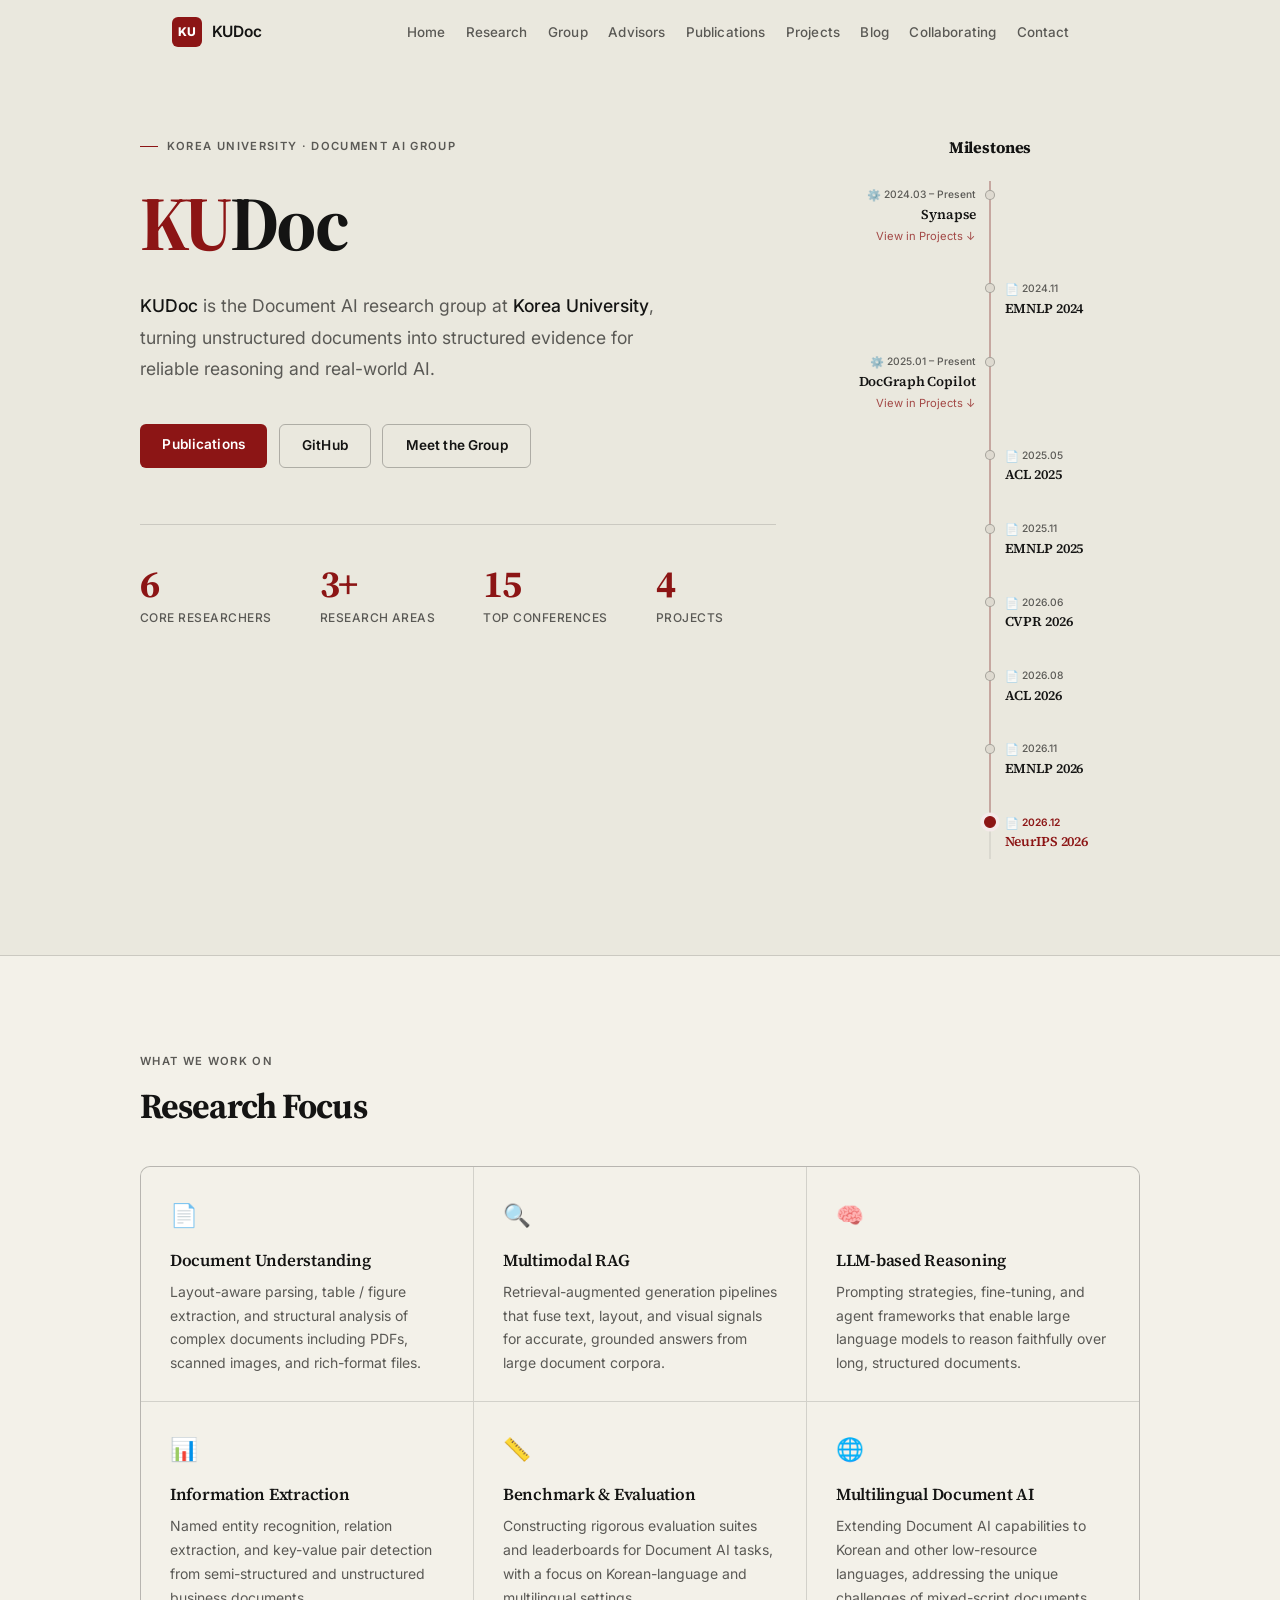
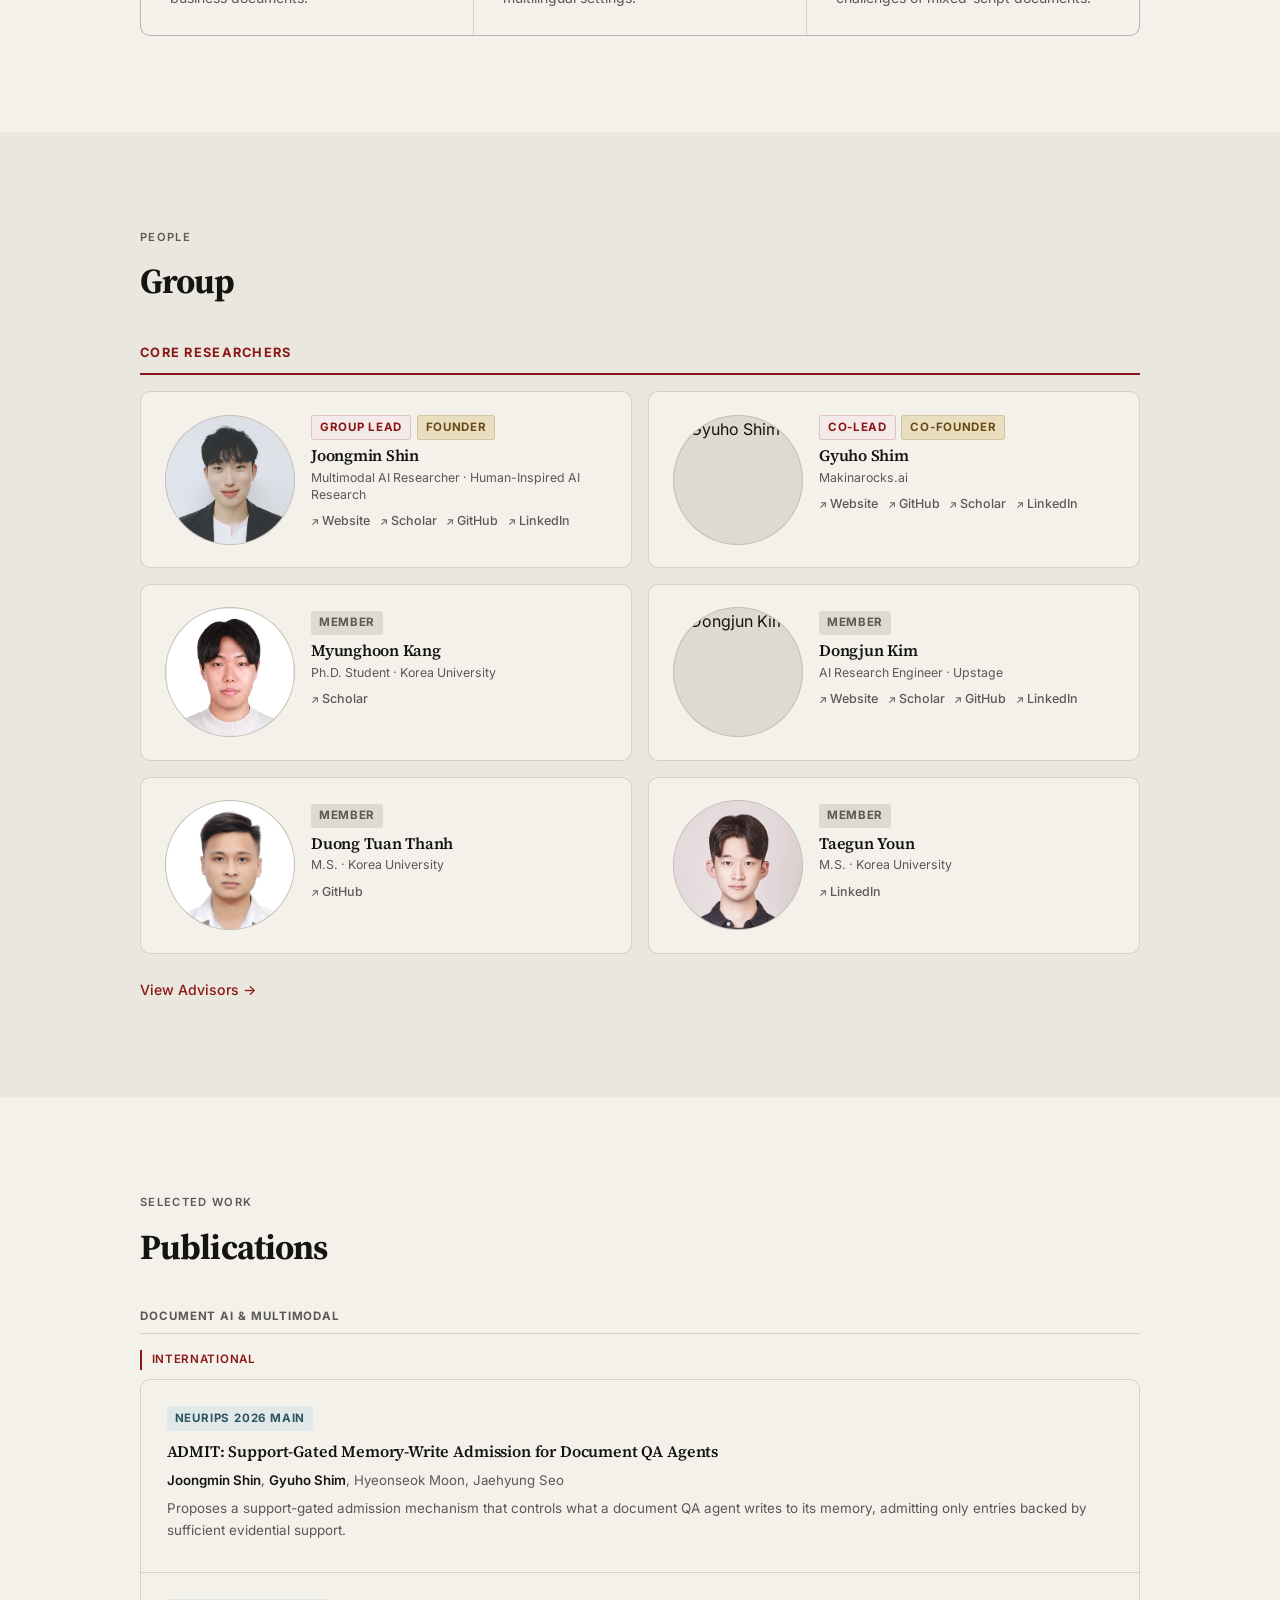
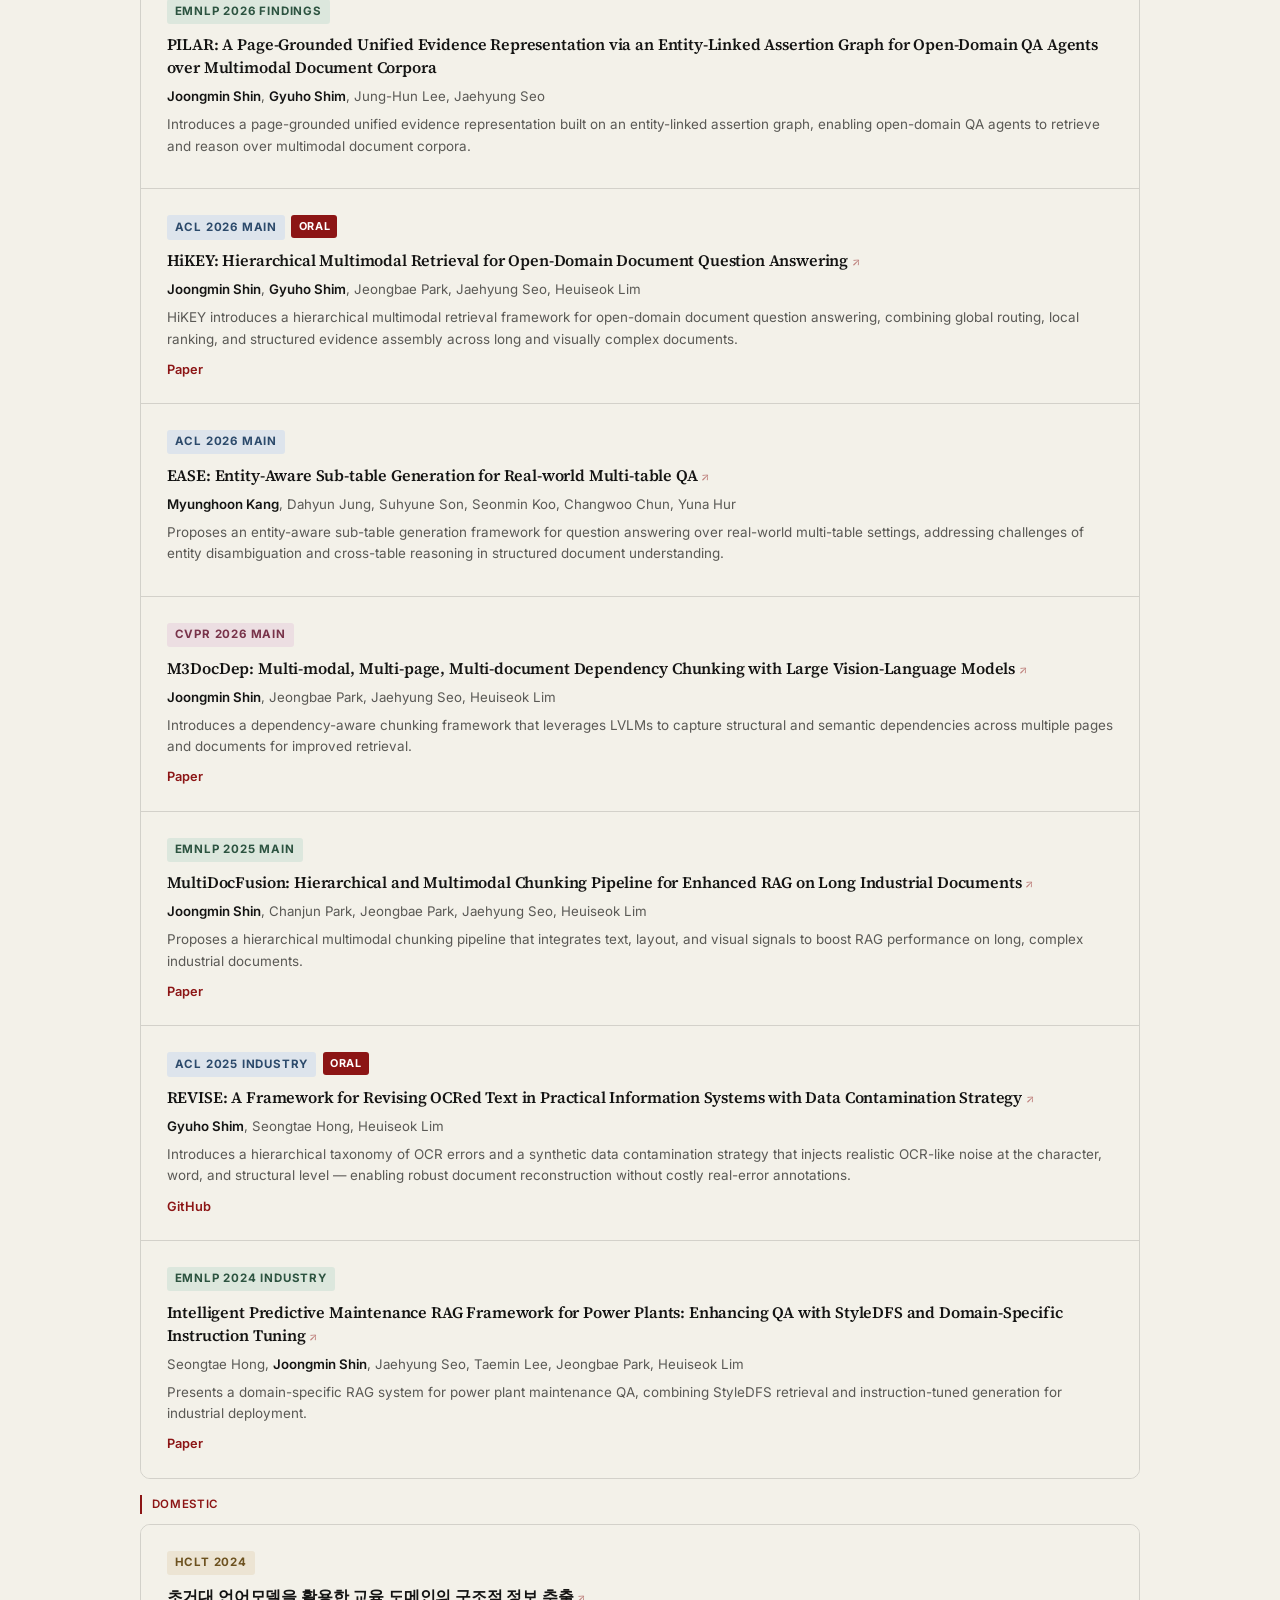
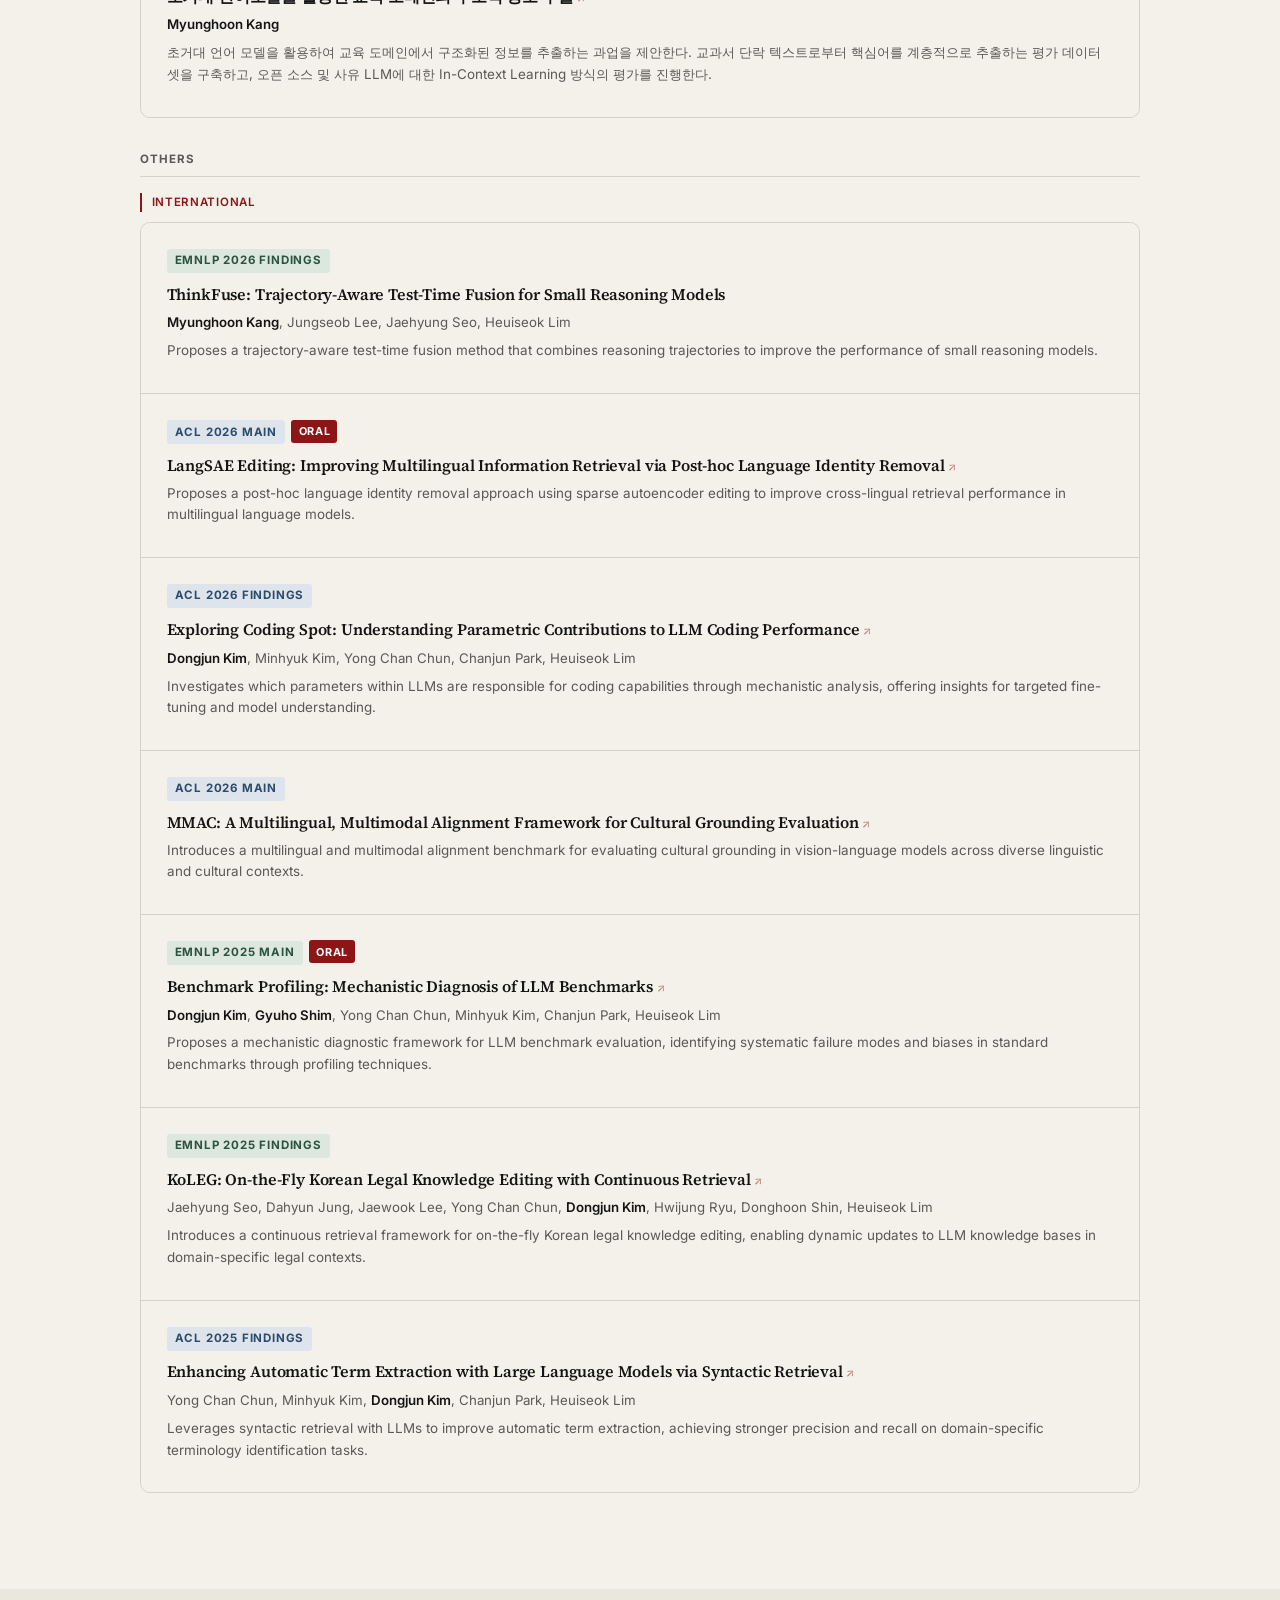
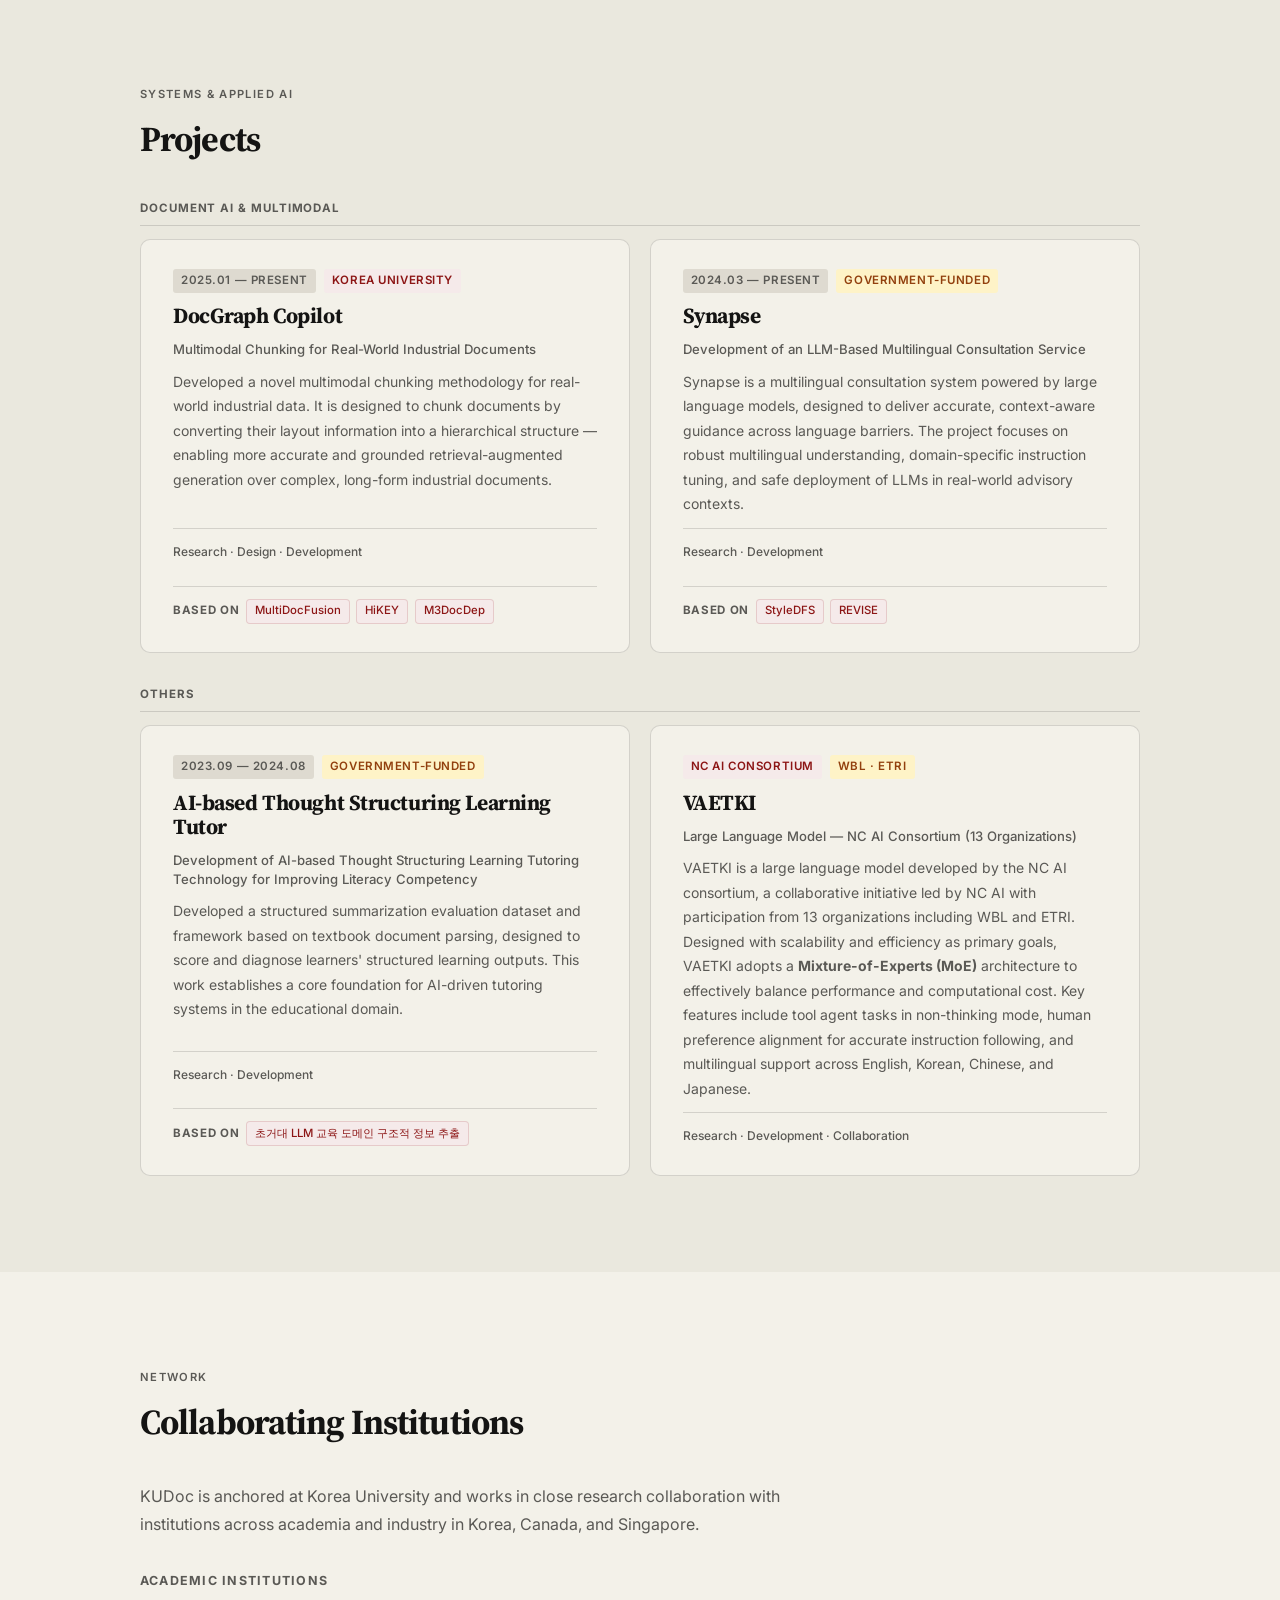
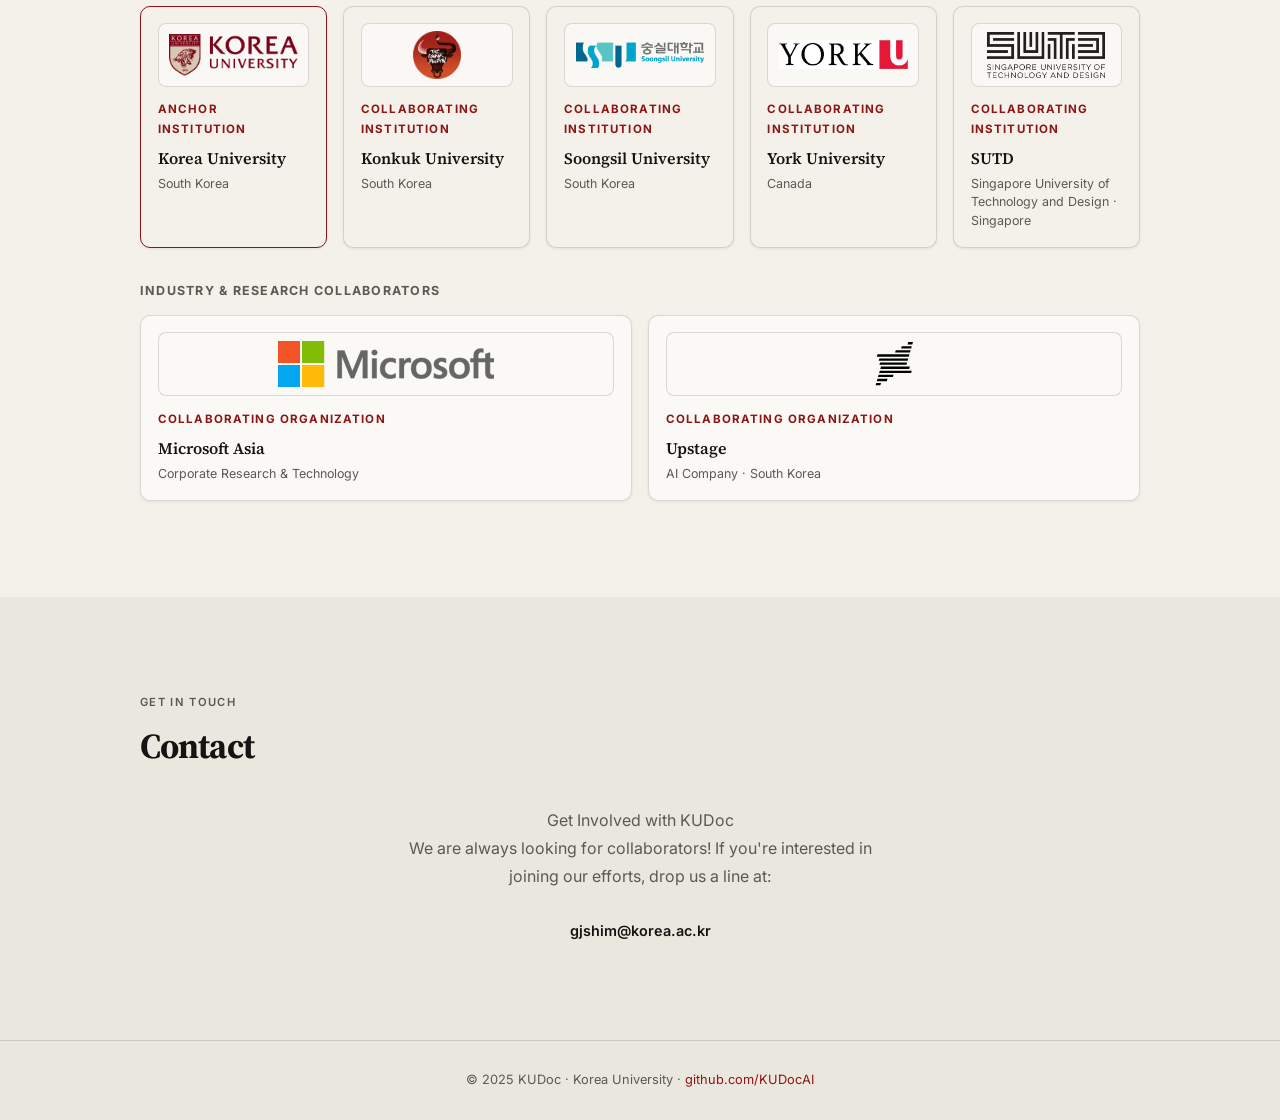
==== commit 4313c7b9: "NeurIPS 2026, EMNLP 2026 논문 3편 추가 (ADMIT, PILAR, ThinkFuse) - 논문 카드 3개 추가, Milestones에 EMNLP 2026 / " ====
--- a/index.html
+++ b/index.html
@@ -23,7 +23,7 @@
   <meta property="twitter:image" content="https://kudocai.github.io/images/og-image.png" />
   
   <link rel="icon" href="favicon.svg" type="image/svg+xml" />
-  <link rel="stylesheet" href="style.css?v=24" />
+  <link rel="stylesheet" href="style.css?v=25" />
   <link rel="preconnect" href="https://fonts.googleapis.com" />
   <link rel="preconnect" href="https://fonts.gstatic.com" crossorigin />
   <link href="https://fonts.googleapis.com/css2?family=Inter:wght@300;400;500;600;700;800&family=Source+Serif+4:ital,opsz,wght@0,8..60,400;0,8..60,600;0,8..60,700;1,8..60,400;1,8..60,600;1,8..60,700&display=swap" rel="stylesheet" />
@@ -95,7 +95,7 @@
           <div class="stat-label">Research Areas</div>
         </div>
         <div class="stat-item">
-          <div class="stat-num">12</div>
+          <div class="stat-num">15</div>
           <div class="stat-label">Top Conferences</div>
         </div>
         <div class="stat-item">
@@ -200,8 +200,8 @@
           <div class="tl-dot"></div>
         </div>
 
-        <!-- PAPER: right (active) -->
-        <div class="tl-item tl-right tl-item--active" tabindex="0" role="button" aria-expanded="false" data-type="paper">
+        <!-- PAPER: right -->
+        <div class="tl-item tl-right" tabindex="0" role="button" aria-expanded="false" data-type="paper">
           <div class="tl-body">
             <div class="tl-date"><span class="tl-icon">📄</span> 2026.08</div>
             <div class="tl-title">ACL 2026</div>
@@ -219,6 +219,37 @@
           <div class="tl-dot"></div>
         </div>
 
+        <!-- PAPER: right -->
+        <div class="tl-item tl-right" tabindex="0" role="button" aria-expanded="false" data-type="paper">
+          <div class="tl-body">
+            <div class="tl-date"><span class="tl-icon">📄</span> 2026.11</div>
+            <div class="tl-title">EMNLP 2026</div>
+            <div class="tl-expand">
+              <div class="tl-expand-count">2 papers accepted</div>
+              <ul class="tl-expand-list">
+                <li>PILAR — Entity-linked assertion graph for multimodal document QA agents</li>
+                <li>ThinkFuse — Trajectory-aware test-time fusion for small reasoning models</li>
+              </ul>
+            </div>
+          </div>
+          <div class="tl-dot"></div>
+        </div>
+
+        <!-- PAPER: right (active) -->
+        <div class="tl-item tl-right tl-item--active" tabindex="0" role="button" aria-expanded="false" data-type="paper">
+          <div class="tl-body">
+            <div class="tl-date"><span class="tl-icon">📄</span> 2026.12</div>
+            <div class="tl-title">NeurIPS 2026</div>
+            <div class="tl-expand">
+              <div class="tl-expand-count">1 paper accepted</div>
+              <ul class="tl-expand-list">
+                <li>ADMIT — Support-gated memory-write admission for document QA agents</li>
+              </ul>
+            </div>
+          </div>
+          <div class="tl-dot"></div>
+        </div>
+
       </div>
     </div>
 
@@ -394,6 +425,20 @@
     <div class="pub-subsubsection-label">International</div>
     <div class="pub-list">
 
+      <div class="pub-card" id="pub-admit">
+        <span class="pub-venue venue-neurips">NeurIPS 2026 MAIN</span>
+        <h3 class="pub-title">ADMIT: Support-Gated Memory-Write Admission for Document QA Agents</h3>
+        <div class="pub-authors"><strong>Joongmin Shin</strong>, <strong>Gyuho Shim</strong>, Hyeonseok Moon, Jaehyung Seo</div>
+        <div class="pub-desc">Proposes a support-gated admission mechanism that controls what a document QA agent writes to its memory, admitting only entries backed by sufficient evidential support.</div>
+      </div>
+
+      <div class="pub-card" id="pub-pilar">
+        <span class="pub-venue venue-emnlp">EMNLP 2026 FINDINGS</span>
+        <h3 class="pub-title">PILAR: A Page-Grounded Unified Evidence Representation via an Entity-Linked Assertion Graph for Open-Domain QA Agents over Multimodal Document Corpora</h3>
+        <div class="pub-authors"><strong>Joongmin Shin</strong>, <strong>Gyuho Shim</strong>, Jung-Hun Lee, Jaehyung Seo</div>
+        <div class="pub-desc">Introduces a page-grounded unified evidence representation built on an entity-linked assertion graph, enabling open-domain QA agents to retrieve and reason over multimodal document corpora.</div>
+      </div>
+
       <div class="pub-card" id="pub-hikey">
         <span class="pub-venue venue-acl">ACL 2026 MAIN</span><span class="pub-tag-oral">Oral</span>
         <h3 class="pub-title"><a href="https://shinjm-maker.github.io/publications/hikey.html" target="_blank">HiKEY: Hierarchical Multimodal Retrieval for Open-Domain Document Question Answering</a></h3>
@@ -459,6 +504,13 @@
 
     <div class="pub-subsubsection-label">International</div>
     <div class="pub-list">
+
+      <div class="pub-card" id="pub-thinkfuse">
+        <span class="pub-venue venue-emnlp">EMNLP 2026 FINDINGS</span>
+        <h3 class="pub-title">ThinkFuse: Trajectory-Aware Test-Time Fusion for Small Reasoning Models</h3>
+        <div class="pub-authors"><strong>Myunghoon Kang</strong>, Jungseob Lee, Jaehyung Seo, Heuiseok Lim</div>
+        <div class="pub-desc">Proposes a trajectory-aware test-time fusion method that combines reasoning trajectories to improve the performance of small reasoning models.</div>
+      </div>
 
       <div class="pub-card">
         <span class="pub-venue venue-acl">ACL 2026 MAIN</span><span class="pub-tag-oral">Oral</span>
--- a/style.css
+++ b/style.css
@@ -837,6 +837,7 @@
 .venue-cvpr   { background: #ecdee2; color: #78334a; }
 .venue-arxiv  { background: #ebe3d2; color: #6d5220; }
 .venue-coling { background: #e6dfec; color: #533d68; }
+.venue-neurips { background: #e0e8ea; color: #2d5560; }
 .venue-other  { background: var(--cream-dark); color: var(--text-muted); }
 
 .pub-title {
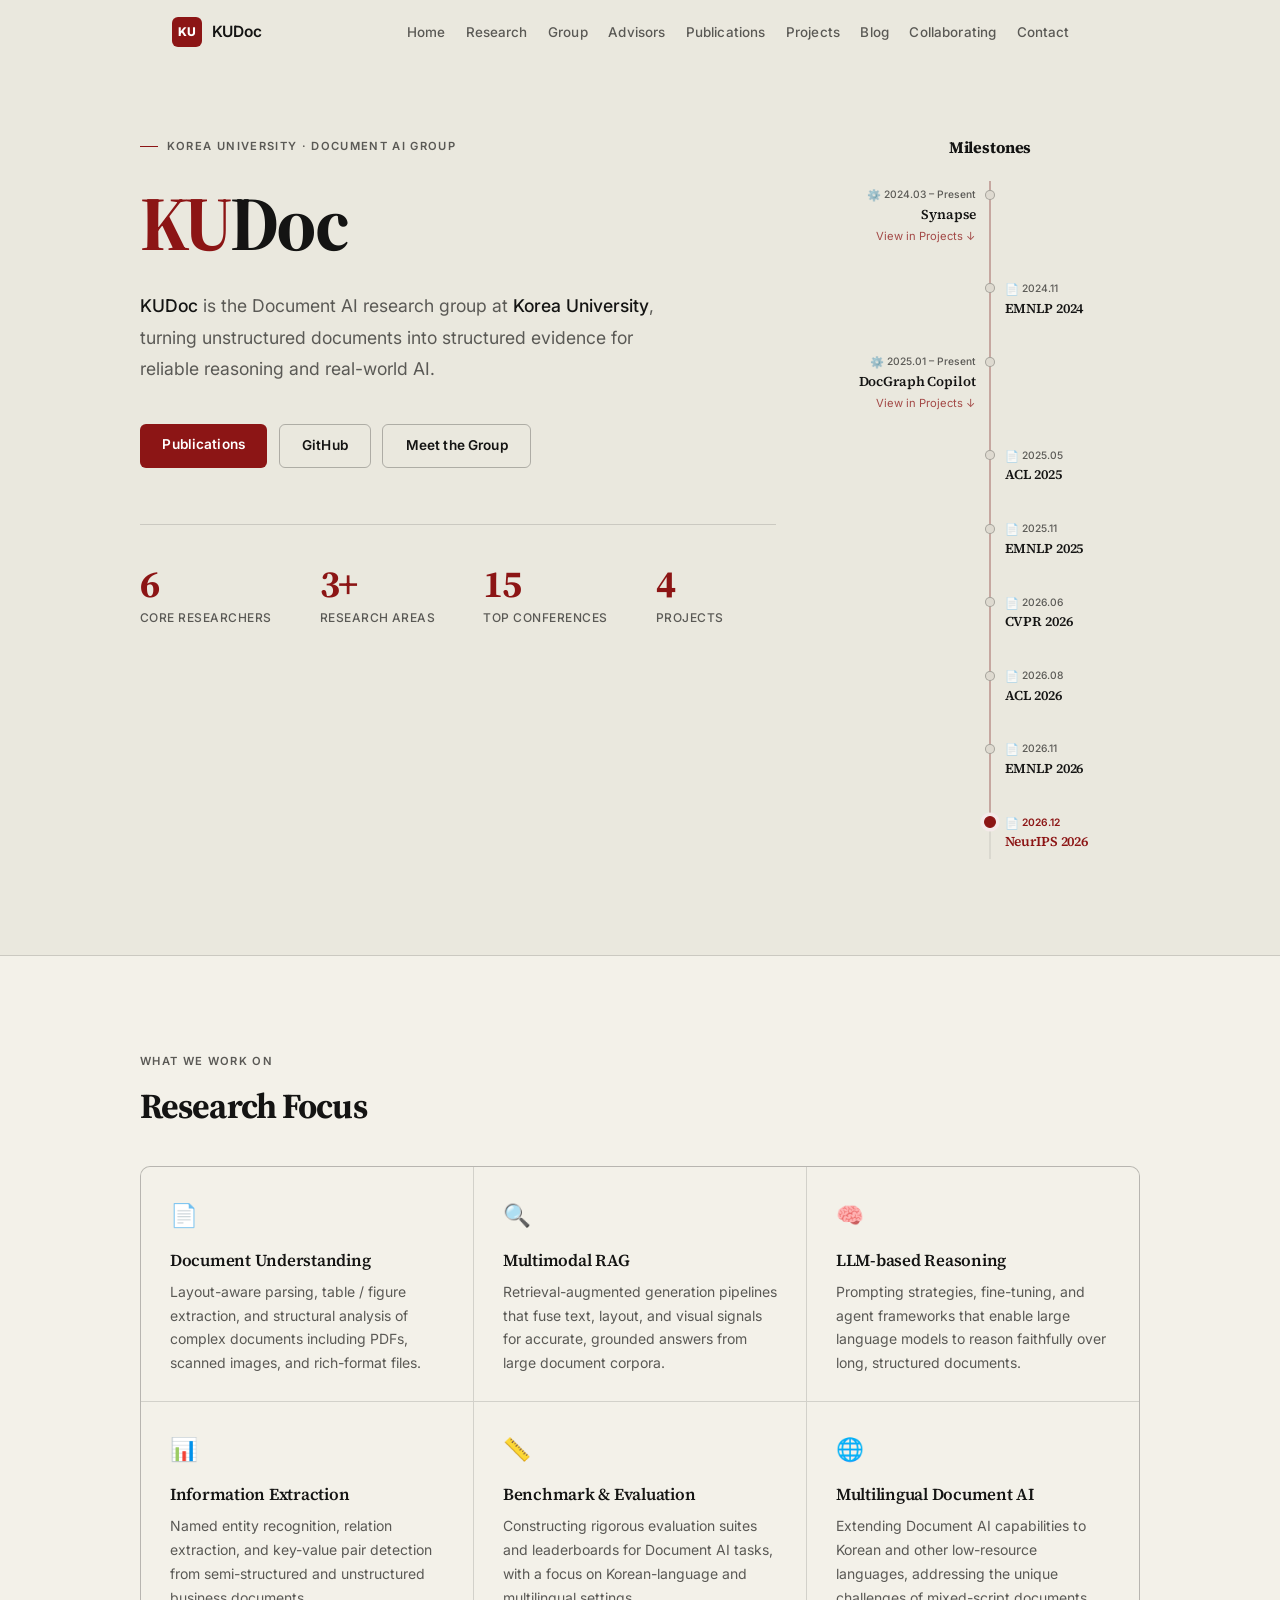
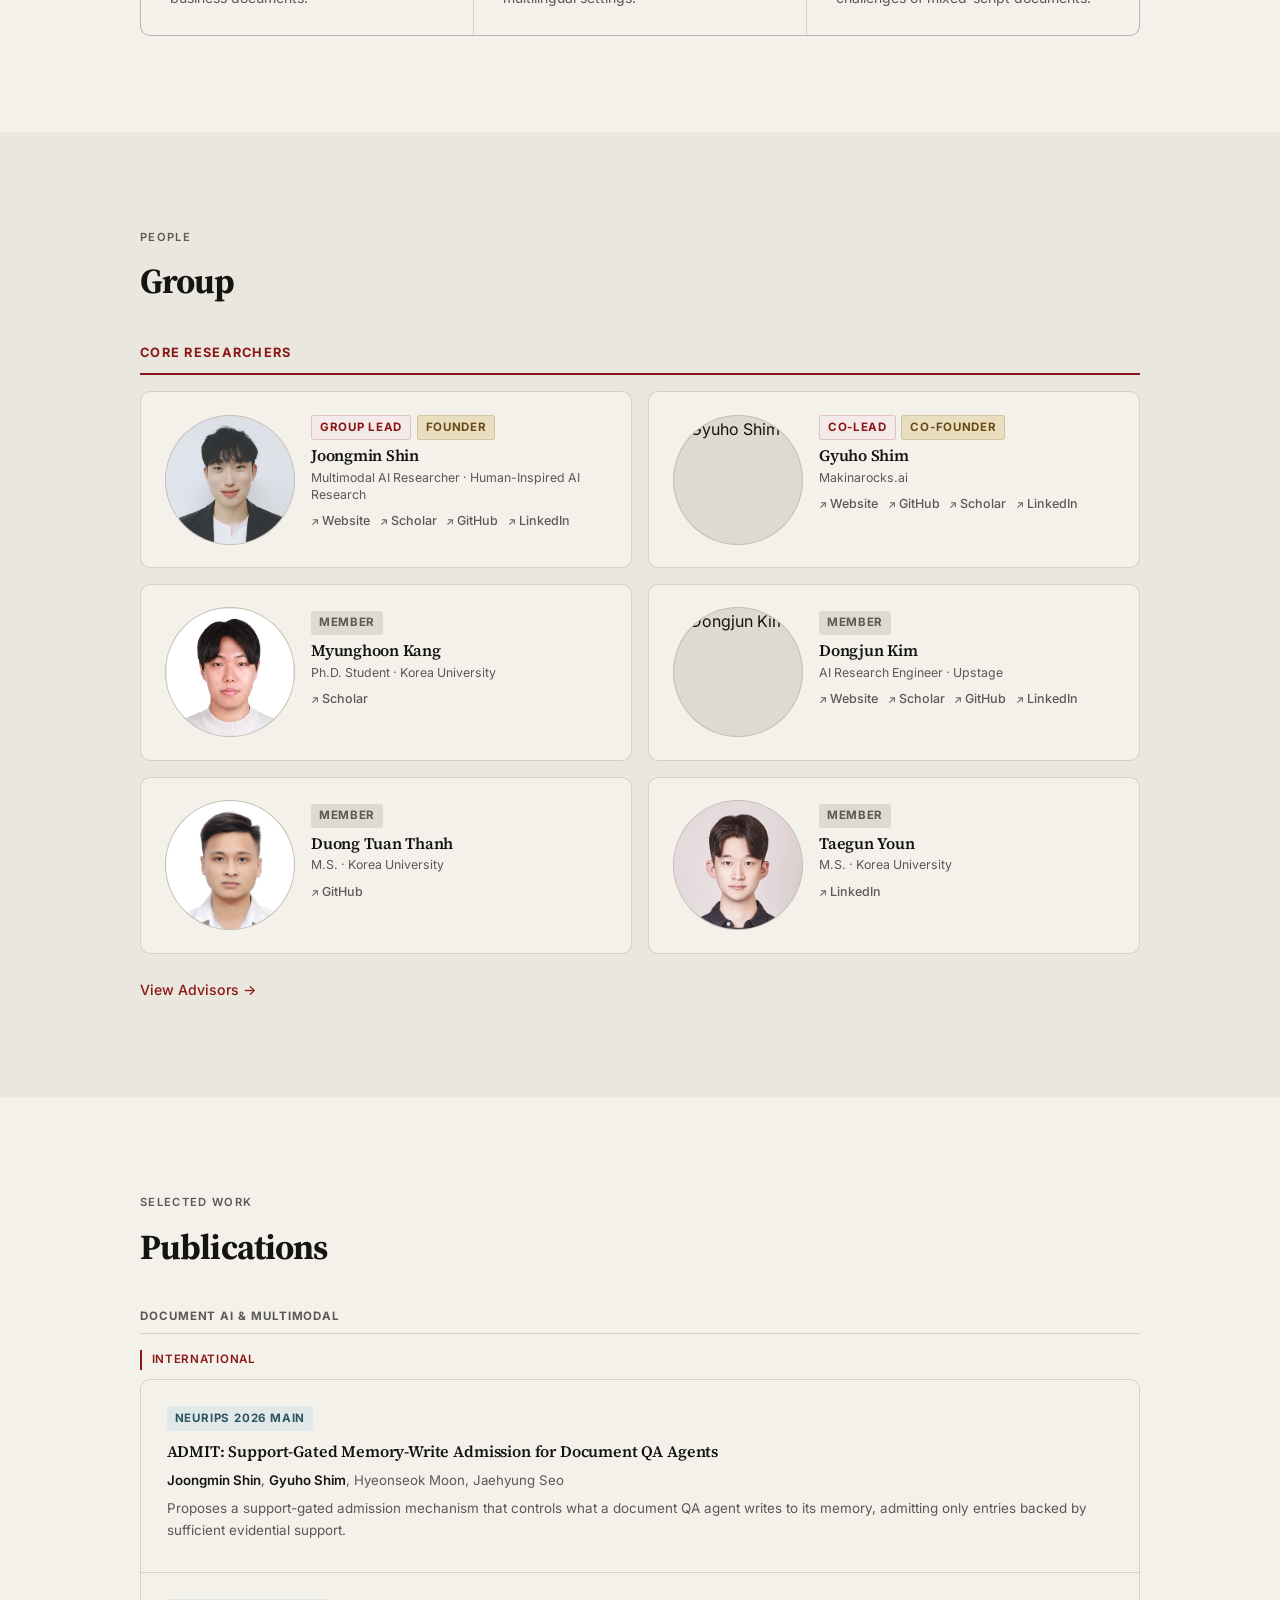
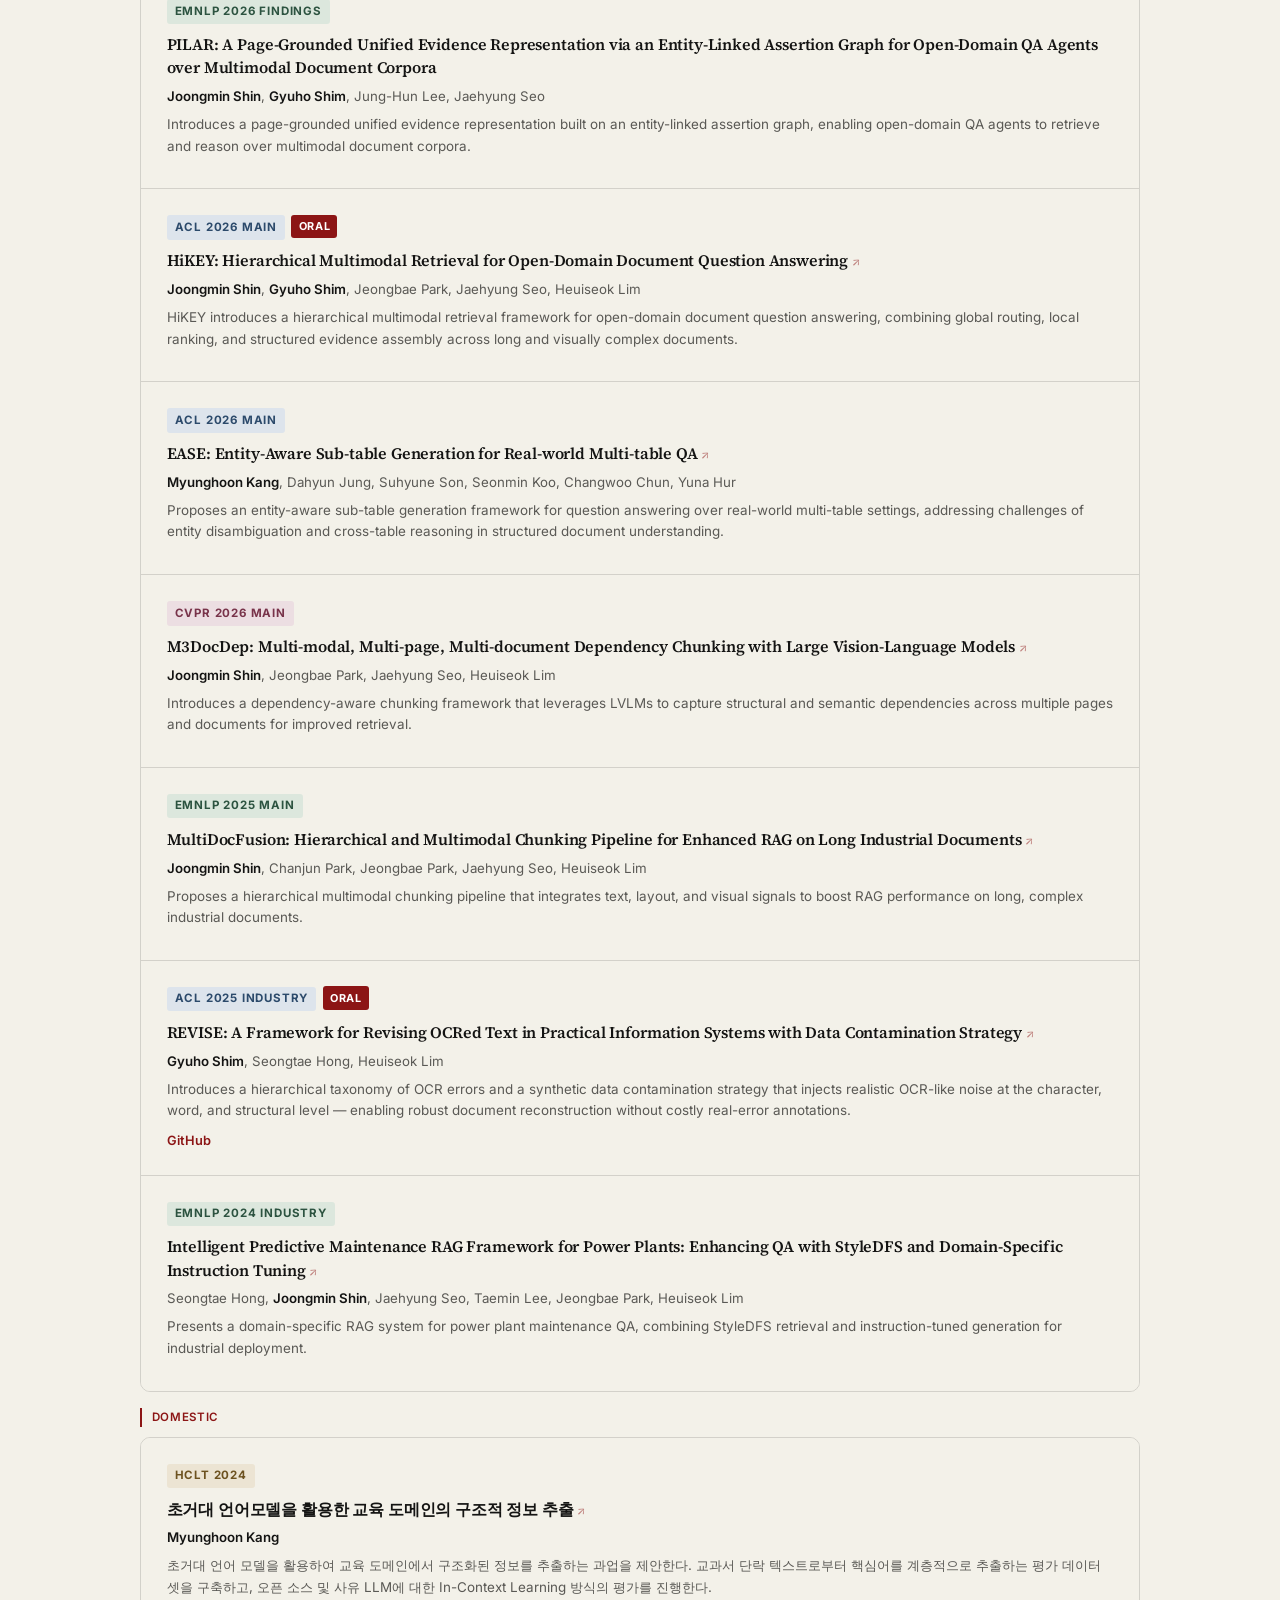
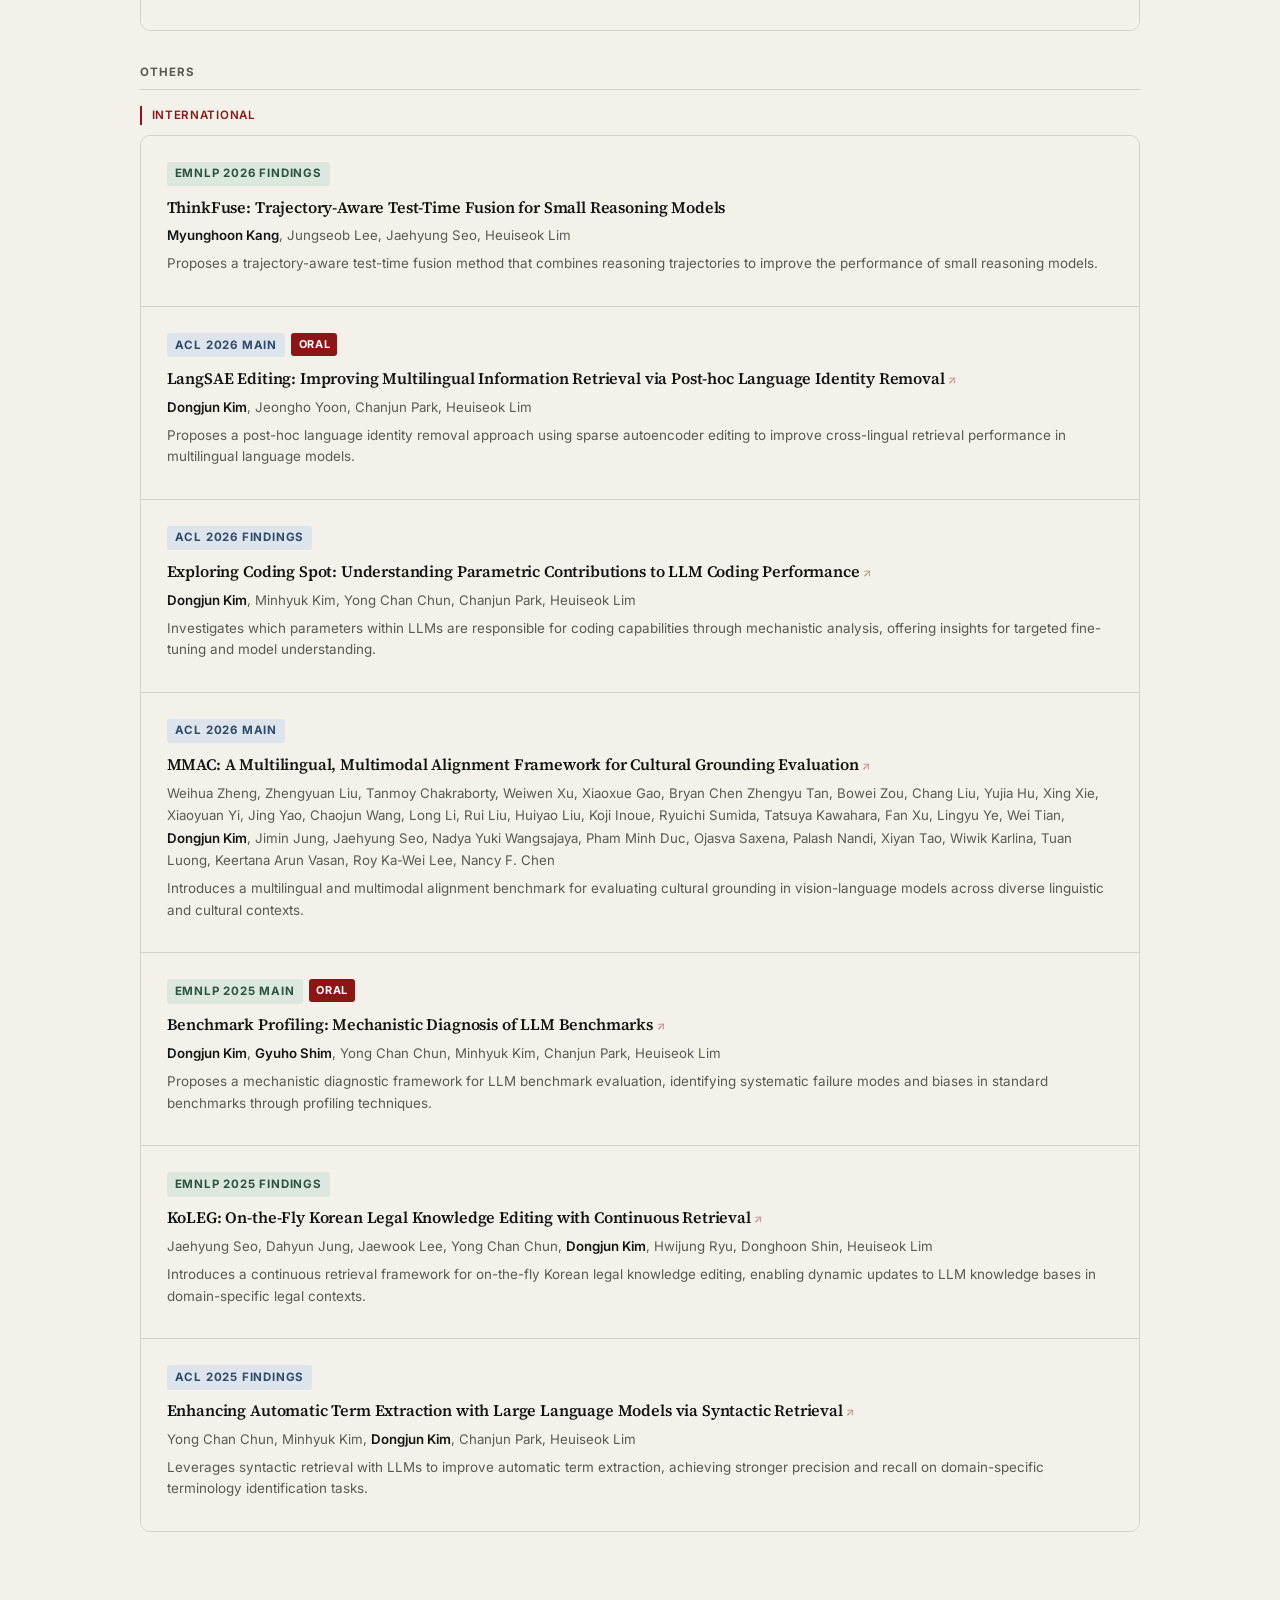
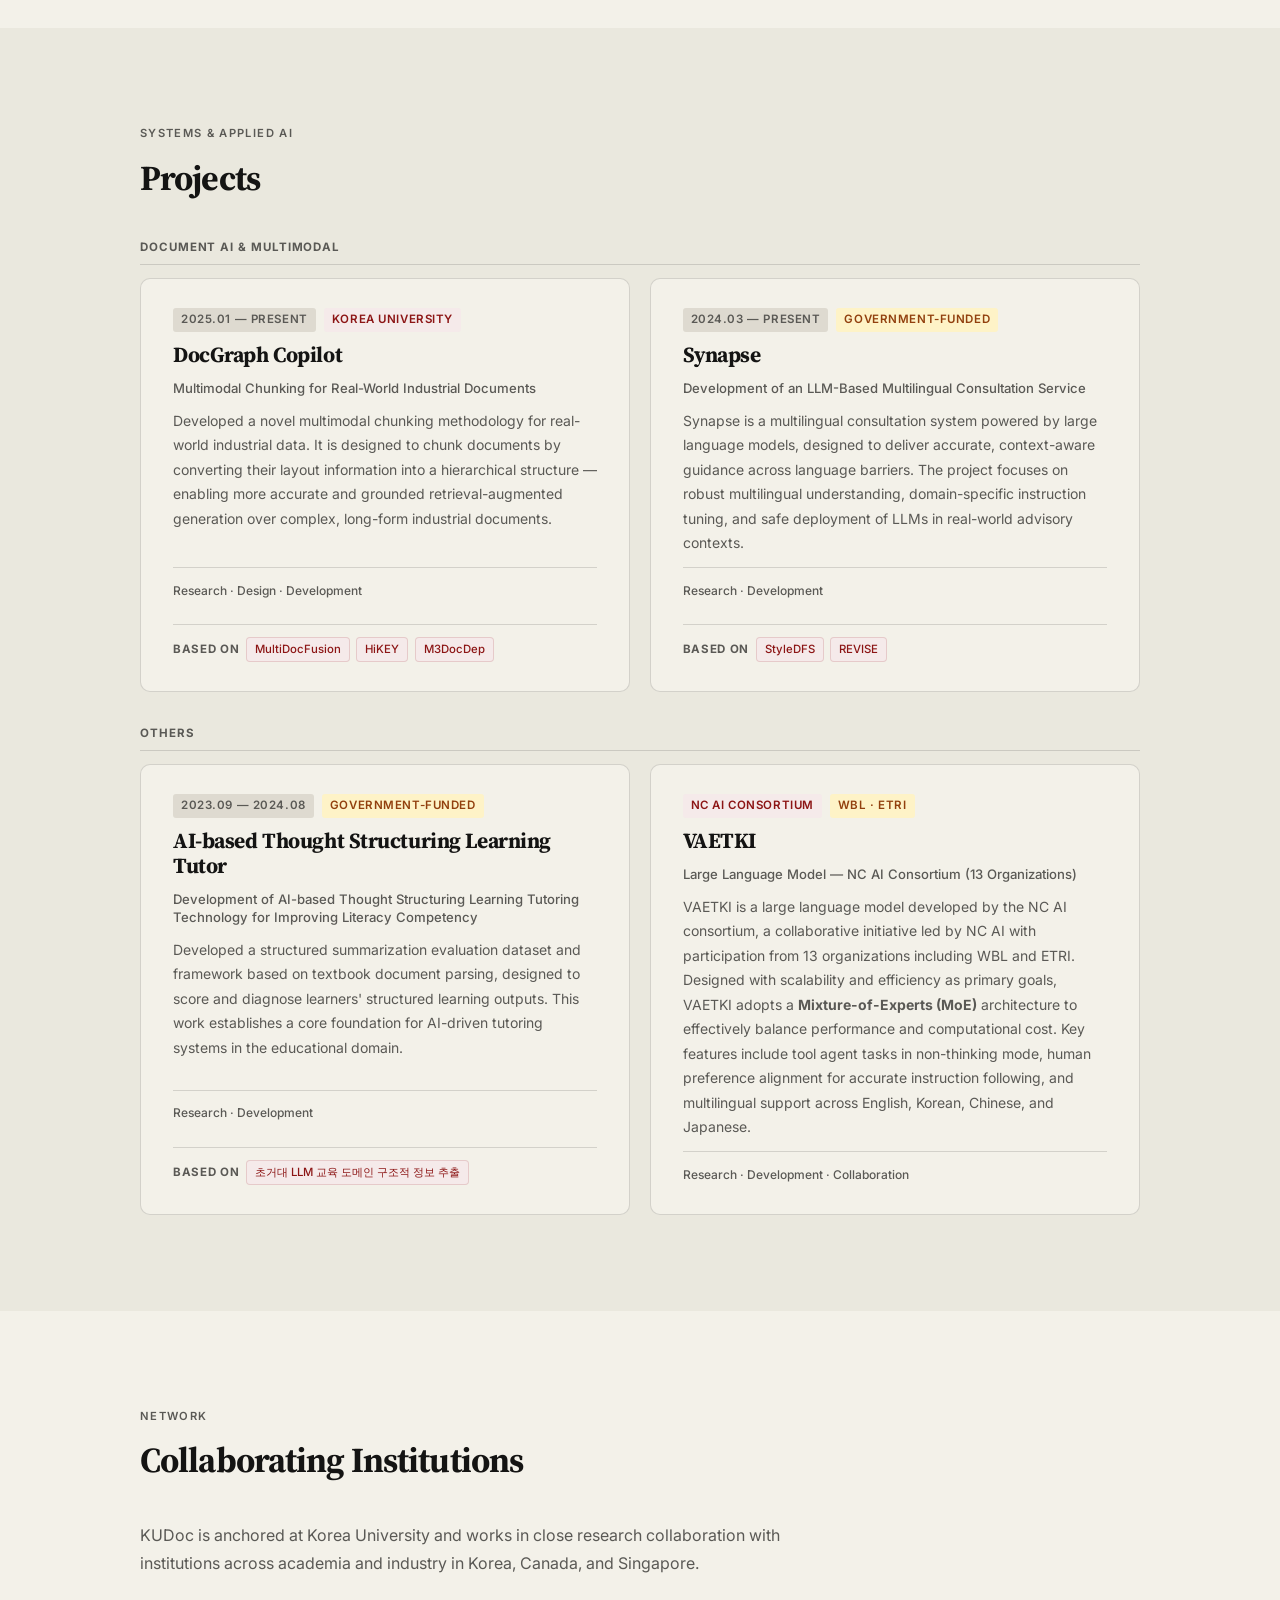
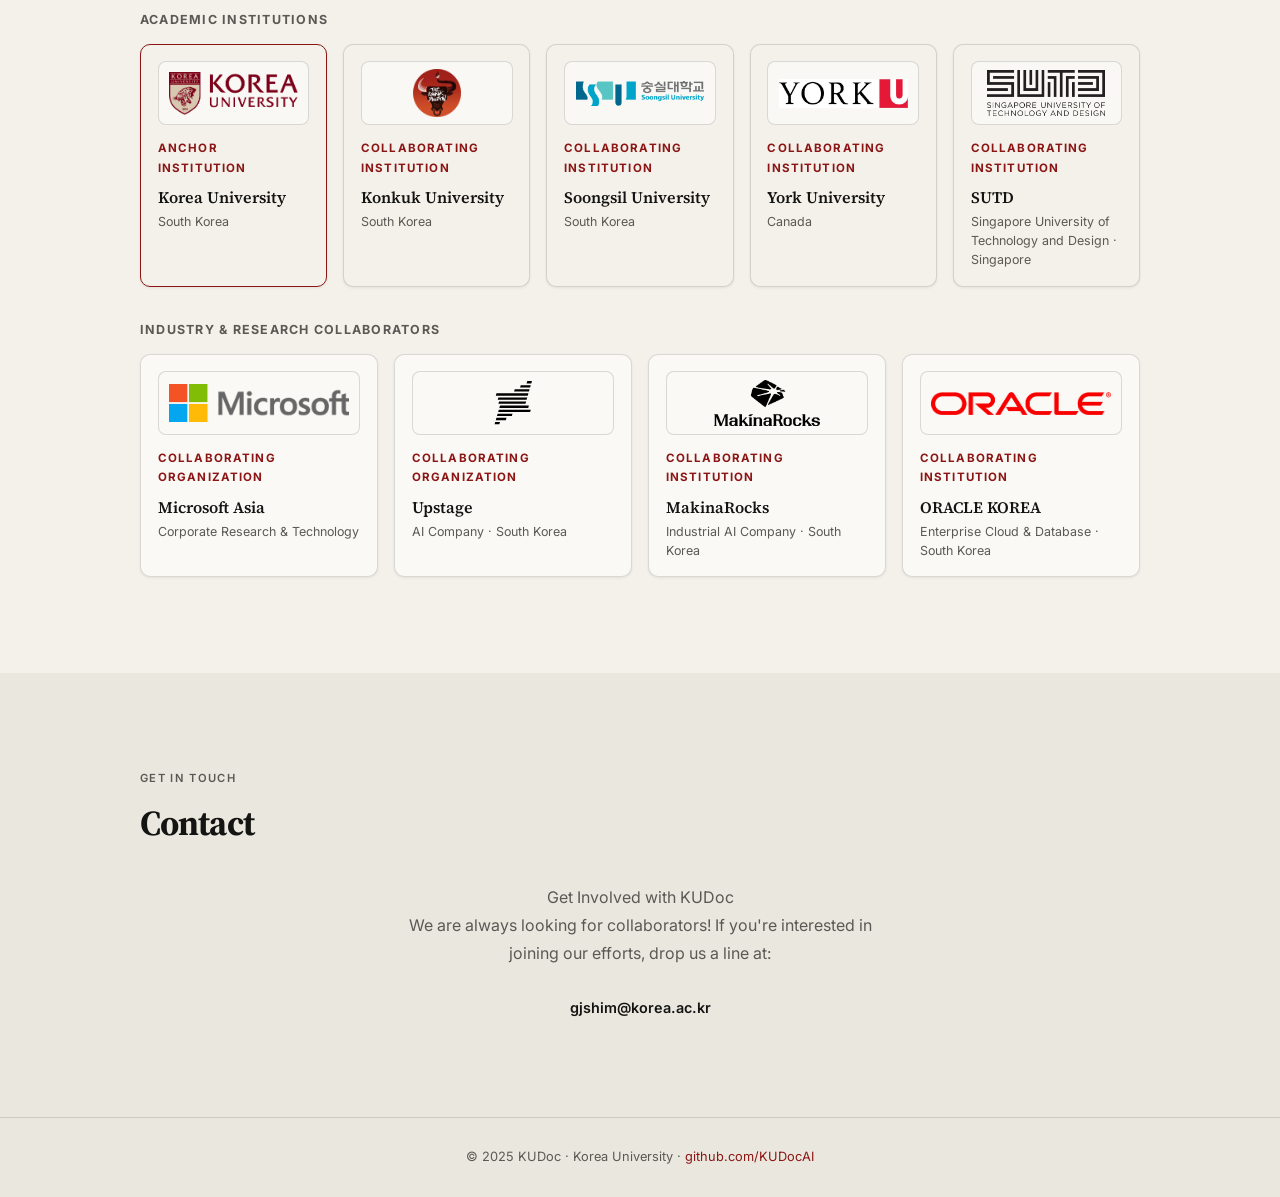
==== commit 33cb7eb6: "협력 기관 추가 및 논문 저자·링크 정리 - Collaborating Institutions에 MakinaRocks, ORACLE KOREA 추가 (로고 여백·배경 정리) - La" ====
--- a/index.html
+++ b/index.html
@@ -444,7 +444,6 @@
         <h3 class="pub-title"><a href="https://shinjm-maker.github.io/publications/hikey.html" target="_blank">HiKEY: Hierarchical Multimodal Retrieval for Open-Domain Document Question Answering</a></h3>
         <div class="pub-authors"><strong>Joongmin Shin</strong>, <strong>Gyuho Shim</strong>, Jeongbae Park, Jaehyung Seo, Heuiseok Lim</div>
         <div class="pub-desc">HiKEY introduces a hierarchical multimodal retrieval framework for open-domain document question answering, combining global routing, local ranking, and structured evidence assembly across long and visually complex documents.</div>
-        <div class="pub-links"><a href="https://shinjm-maker.github.io/publications/hikey.html" target="_blank">Paper</a></div>
       </div>
 
       <div class="pub-card">
@@ -459,7 +458,6 @@
         <h3 class="pub-title"><a href="https://shinjm-maker.github.io/publications/m3docdep.html" target="_blank">M3DocDep: Multi-modal, Multi-page, Multi-document Dependency Chunking with Large Vision-Language Models</a></h3>
         <div class="pub-authors"><strong>Joongmin Shin</strong>, Jeongbae Park, Jaehyung Seo, Heuiseok Lim</div>
         <div class="pub-desc">Introduces a dependency-aware chunking framework that leverages LVLMs to capture structural and semantic dependencies across multiple pages and documents for improved retrieval.</div>
-        <div class="pub-links"><a href="https://shinjm-maker.github.io/publications/m3docdep.html" target="_blank">Paper</a></div>
       </div>
 
       <div class="pub-card" id="pub-multidocfusion">
@@ -467,7 +465,6 @@
         <h3 class="pub-title"><a href="https://shinjm-maker.github.io/publications/multidocfusion.html" target="_blank">MultiDocFusion: Hierarchical and Multimodal Chunking Pipeline for Enhanced RAG on Long Industrial Documents</a></h3>
         <div class="pub-authors"><strong>Joongmin Shin</strong>, Chanjun Park, Jeongbae Park, Jaehyung Seo, Heuiseok Lim</div>
         <div class="pub-desc">Proposes a hierarchical multimodal chunking pipeline that integrates text, layout, and visual signals to boost RAG performance on long, complex industrial documents.</div>
-        <div class="pub-links"><a href="https://shinjm-maker.github.io/publications/multidocfusion.html" target="_blank">Paper</a></div>
       </div>
 
       <div class="pub-card" id="pub-revise">
@@ -483,7 +480,6 @@
         <h3 class="pub-title"><a href="https://shinjm-maker.github.io/publications/styledfs.html" target="_blank">Intelligent Predictive Maintenance RAG Framework for Power Plants: Enhancing QA with StyleDFS and Domain-Specific Instruction Tuning</a></h3>
         <div class="pub-authors">Seongtae Hong, <strong>Joongmin Shin</strong>, Jaehyung Seo, Taemin Lee, Jeongbae Park, Heuiseok Lim</div>
         <div class="pub-desc">Presents a domain-specific RAG system for power plant maintenance QA, combining StyleDFS retrieval and instruction-tuned generation for industrial deployment.</div>
-        <div class="pub-links"><a href="https://shinjm-maker.github.io/publications/styledfs.html" target="_blank">Paper</a></div>
       </div>
 
     </div>
@@ -515,6 +511,7 @@
       <div class="pub-card">
         <span class="pub-venue venue-acl">ACL 2026 MAIN</span><span class="pub-tag-oral">Oral</span>
         <h3 class="pub-title"><a href="https://aclanthology.org/2026.acl-long.1685/" target="_blank">LangSAE Editing: Improving Multilingual Information Retrieval via Post-hoc Language Identity Removal</a></h3>
+        <div class="pub-authors"><strong>Dongjun Kim</strong>, Jeongho Yoon, Chanjun Park, Heuiseok Lim</div>
         <div class="pub-desc">Proposes a post-hoc language identity removal approach using sparse autoencoder editing to improve cross-lingual retrieval performance in multilingual language models.</div>
       </div>
 
@@ -528,6 +525,7 @@
       <div class="pub-card">
         <span class="pub-venue venue-acl">ACL 2026 MAIN</span>
         <h3 class="pub-title"><a href="https://aclanthology.org/2026.acl-long.989/" target="_blank">MMAC: A Multilingual, Multimodal Alignment Framework for Cultural Grounding Evaluation</a></h3>
+        <div class="pub-authors">Weihua Zheng, Zhengyuan Liu, Tanmoy Chakraborty, Weiwen Xu, Xiaoxue Gao, Bryan Chen Zhengyu Tan, Bowei Zou, Chang Liu, Yujia Hu, Xing Xie, Xiaoyuan Yi, Jing Yao, Chaojun Wang, Long Li, Rui Liu, Huiyao Liu, Koji Inoue, Ryuichi Sumida, Tatsuya Kawahara, Fan Xu, Lingyu Ye, Wei Tian, <strong>Dongjun Kim</strong>, Jimin Jung, Jaehyung Seo, Nadya Yuki Wangsajaya, Pham Minh Duc, Ojasva Saxena, Palash Nandi, Xiyan Tao, Wiwik Karlina, Tuan Luong, Keertana Arun Vasan, Roy Ka-Wei Lee, Nancy F. Chen</div>
         <div class="pub-desc">Introduces a multilingual and multimodal alignment benchmark for evaluating cultural grounding in vision-language models across diverse linguistic and cultural contexts.</div>
       </div>
 
@@ -732,6 +730,18 @@
           <div class="institution-role">Collaborating Organization</div>
           <h3 class="institution-name">Upstage</h3>
           <div class="institution-meta">AI Company · South Korea</div>
+        </div>
+        <div class="institution-card institution-card--partner">
+          <div class="institution-logo-wrap"><img class="institution-logo" src="images/institutions/makina-rocks.png" alt="MakinaRocks logo" loading="lazy" /></div>
+          <div class="institution-role">Collaborating Institution</div>
+          <h3 class="institution-name">MakinaRocks</h3>
+          <div class="institution-meta">Industrial AI Company · South Korea</div>
+        </div>
+        <div class="institution-card institution-card--partner">
+          <div class="institution-logo-wrap"><img class="institution-logo" src="images/institutions/oracle.png" alt="Oracle logo" loading="lazy" /></div>
+          <div class="institution-role">Collaborating Institution</div>
+          <h3 class="institution-name">ORACLE KOREA</h3>
+          <div class="institution-meta">Enterprise Cloud &amp; Database · South Korea</div>
         </div>
       </div>
     </div>
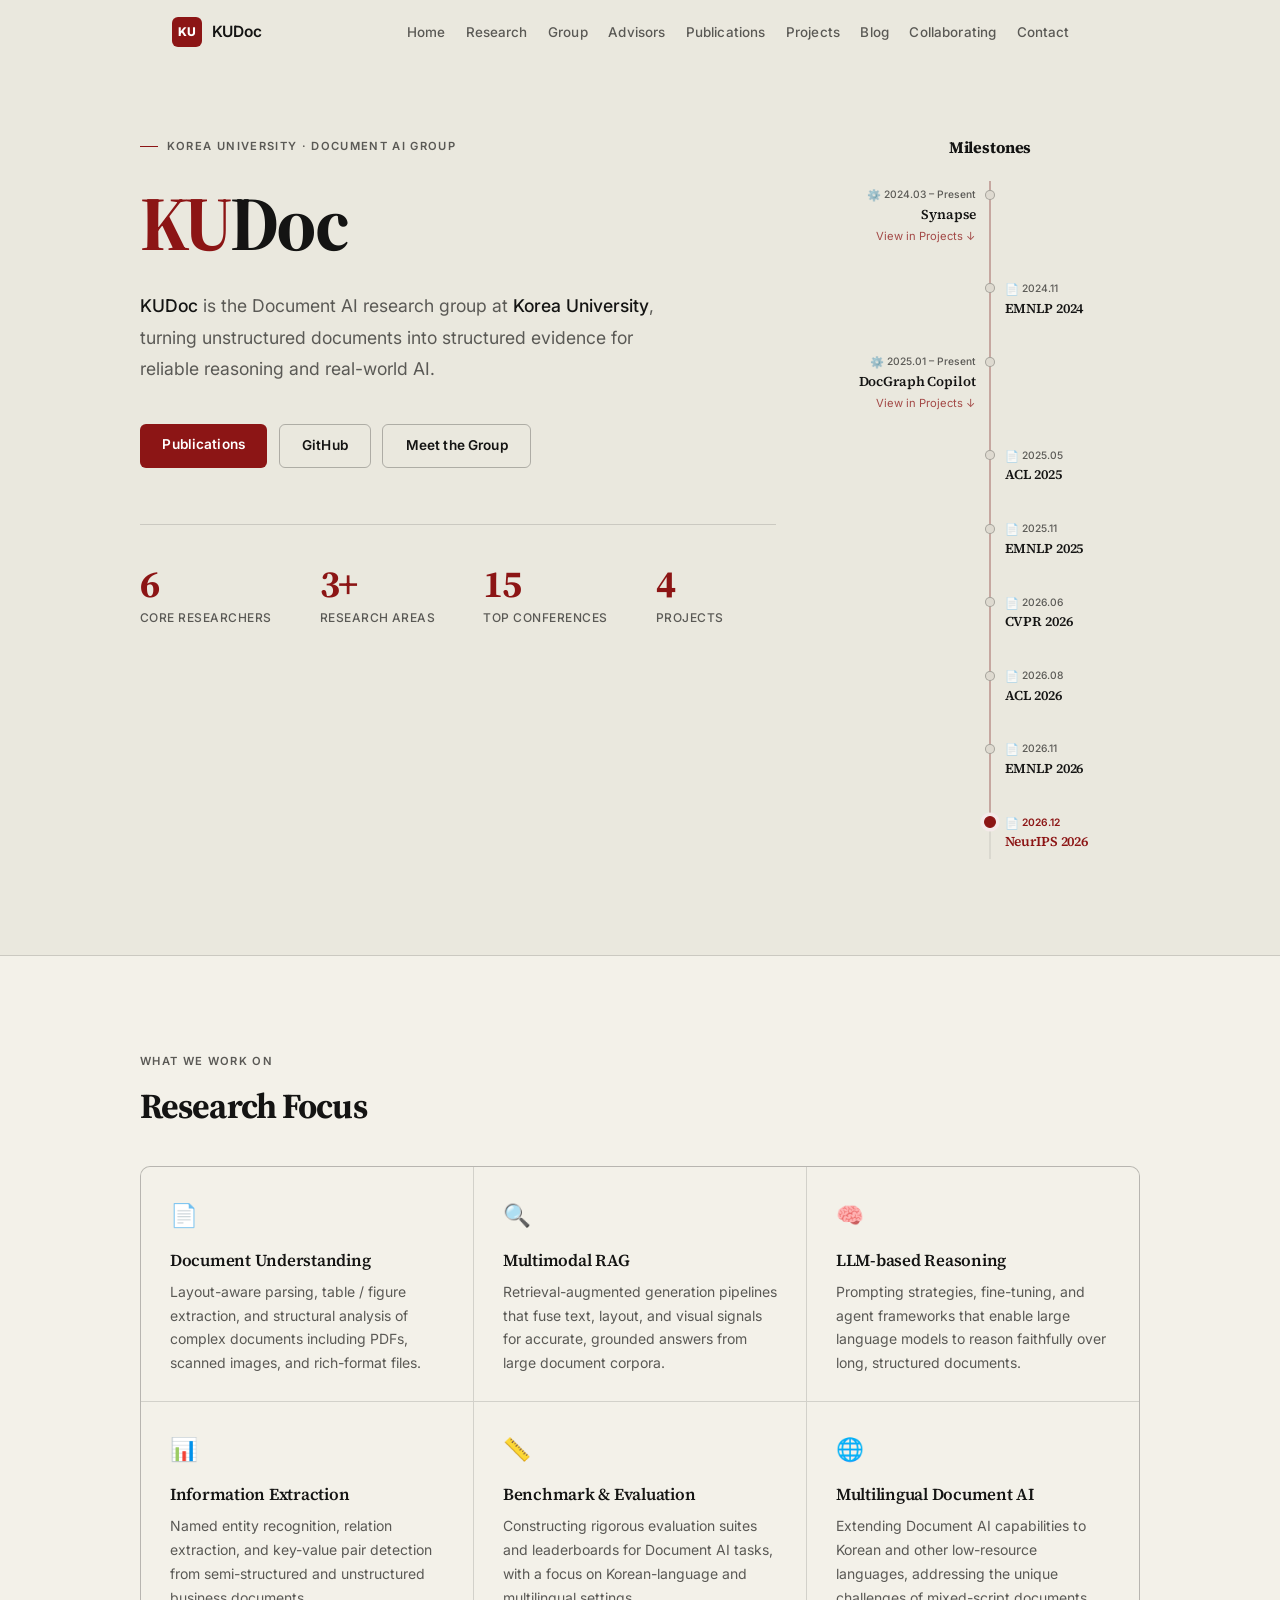
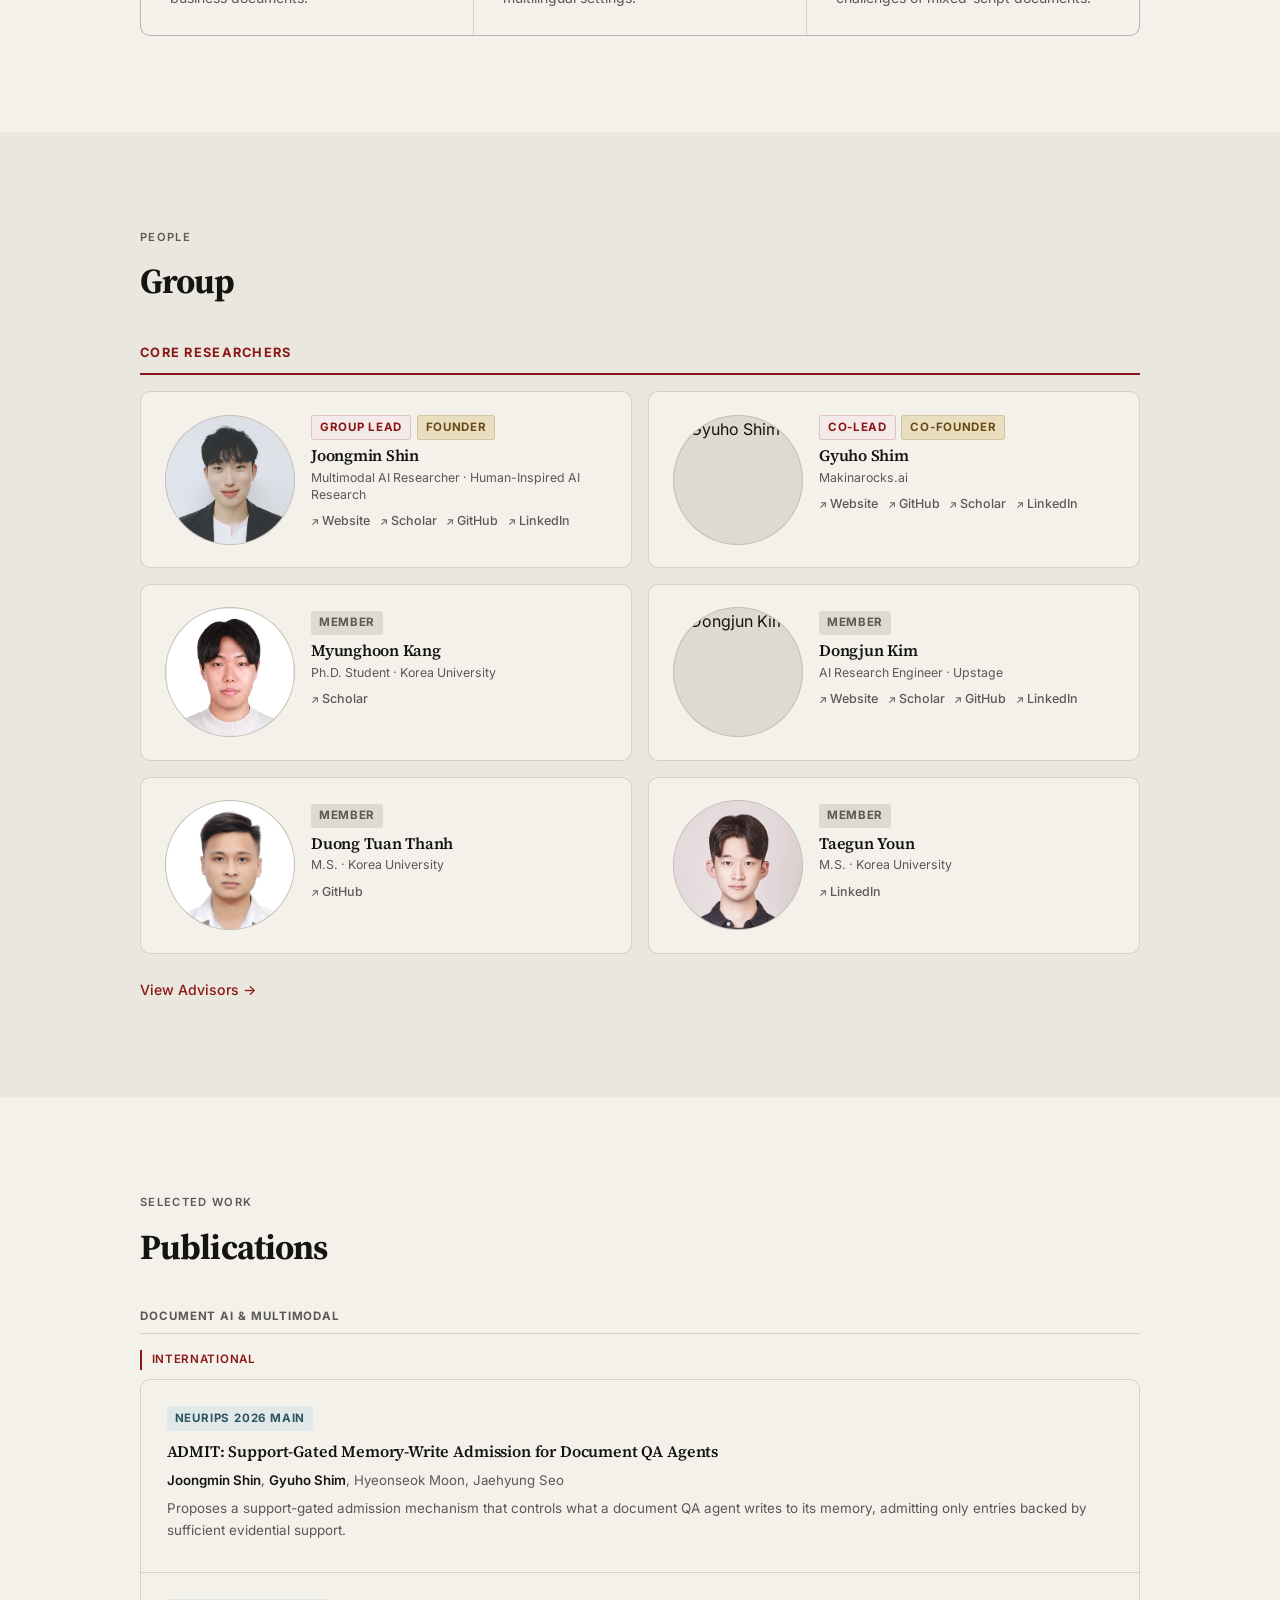
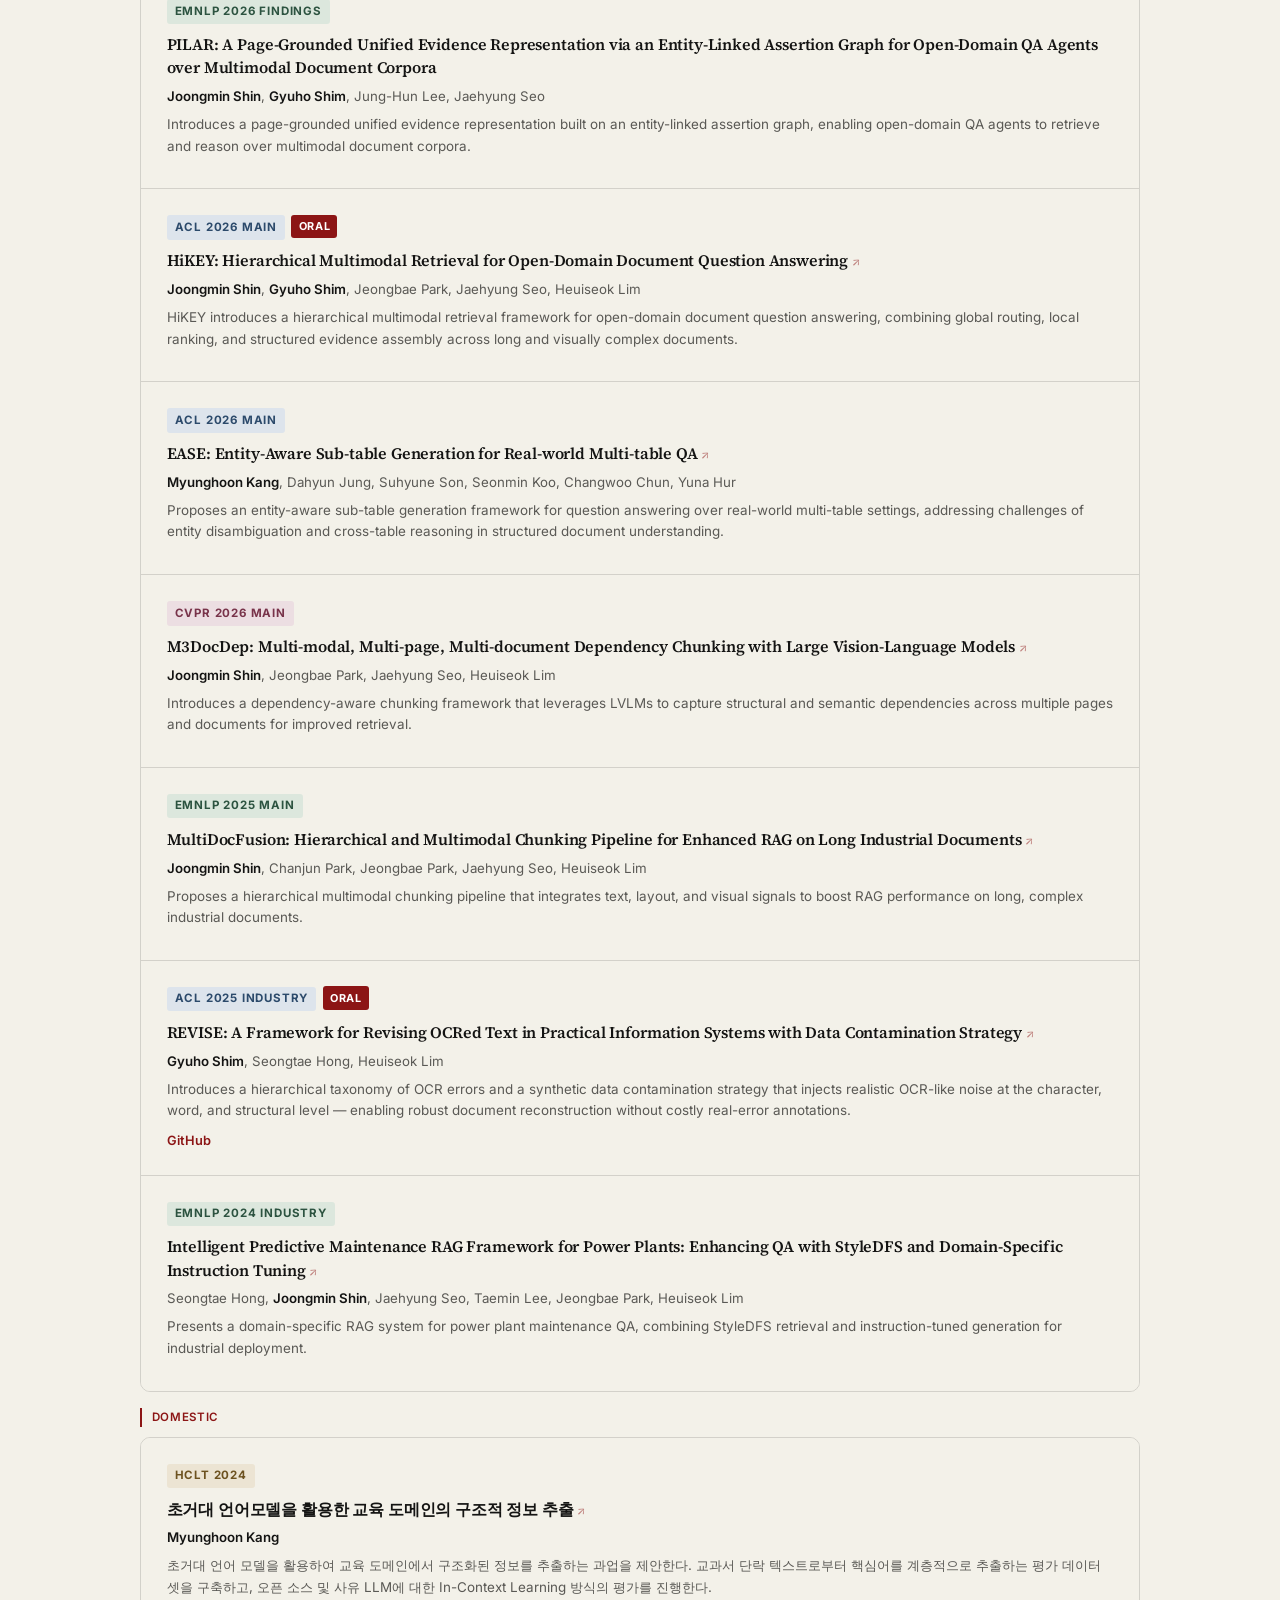
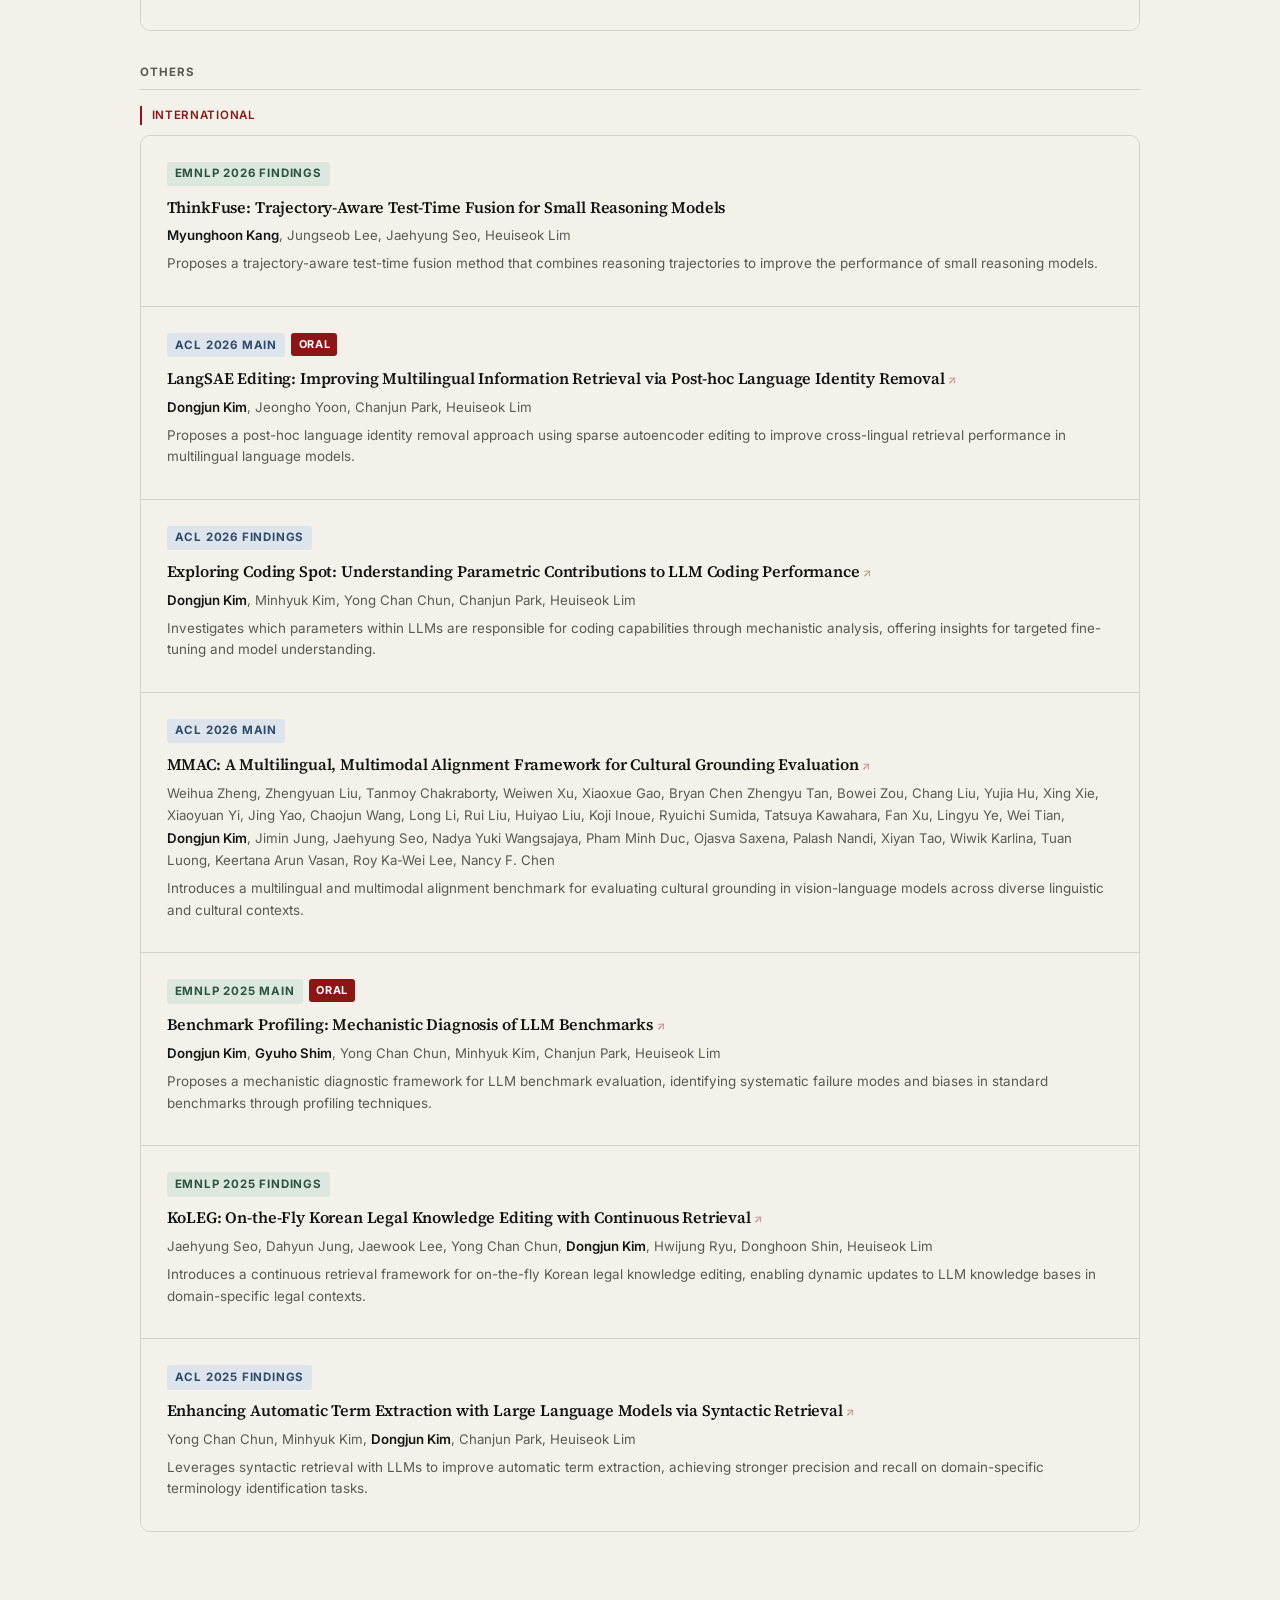
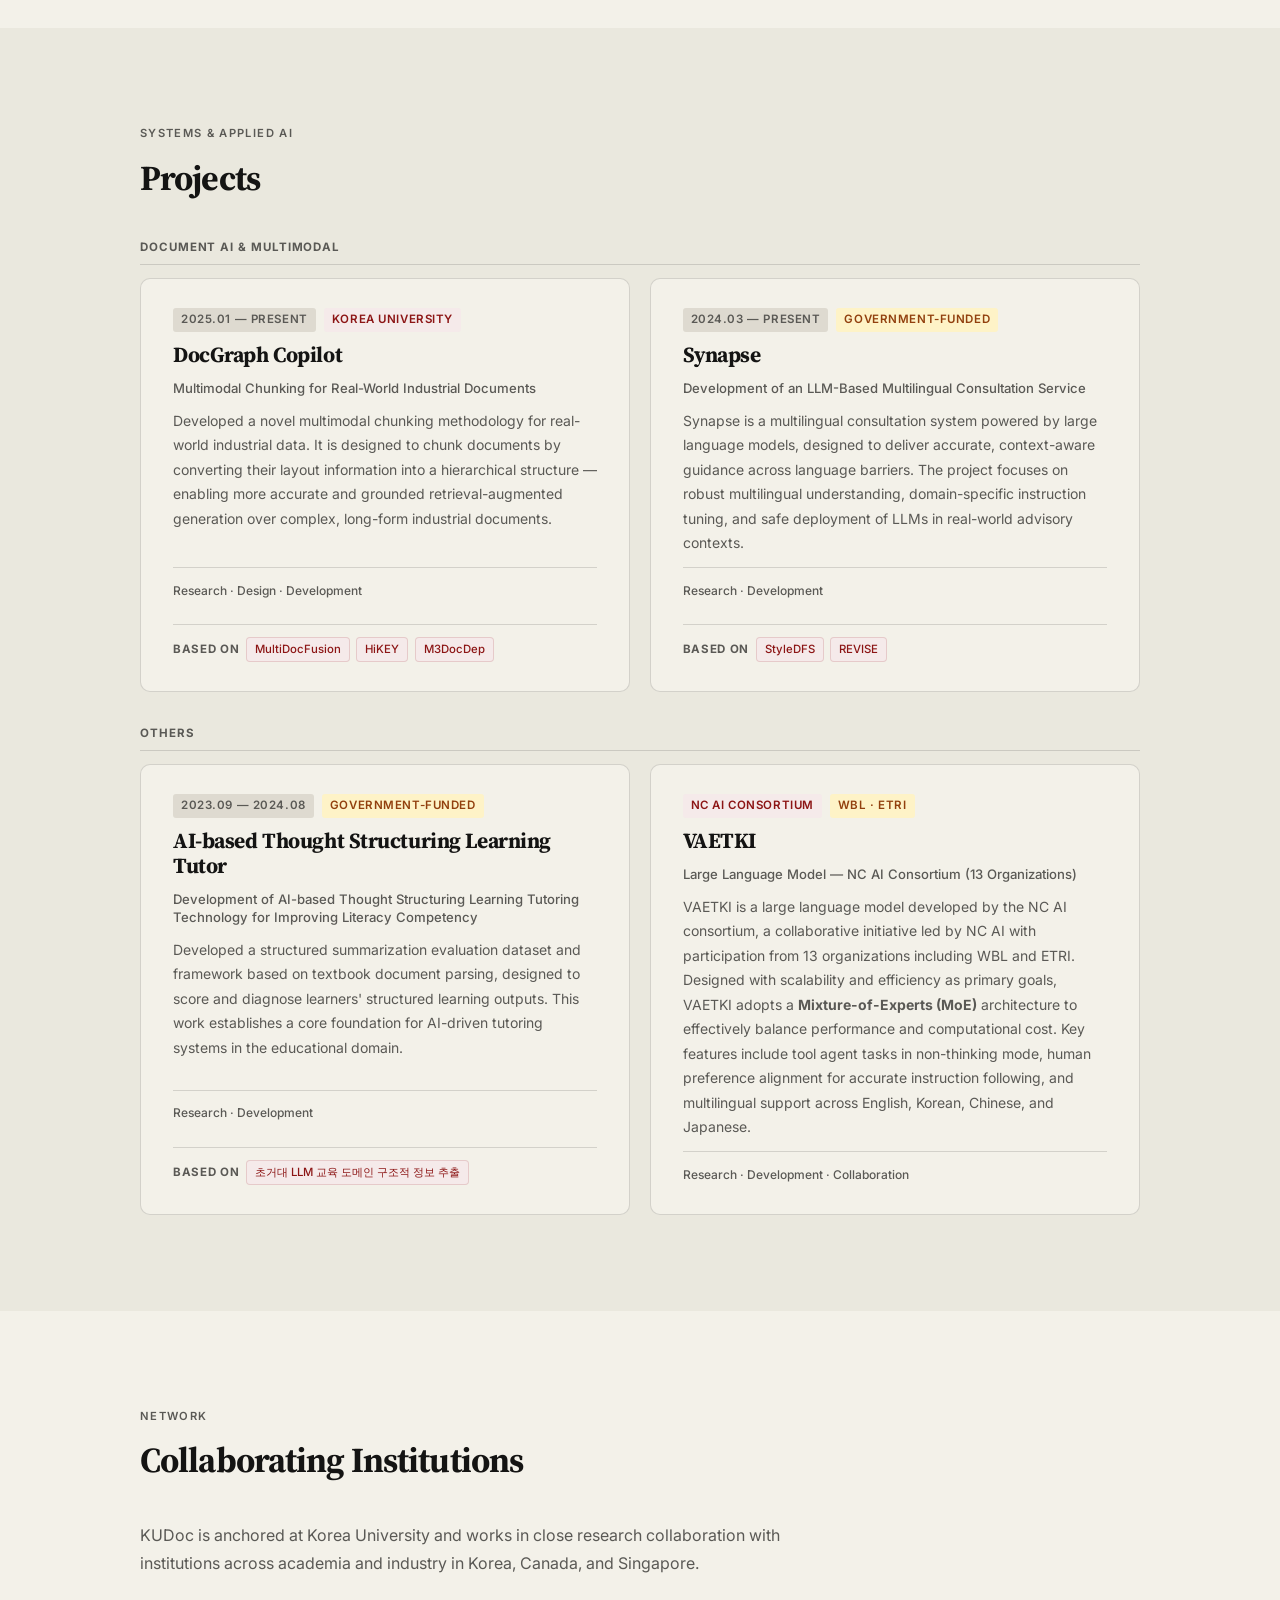
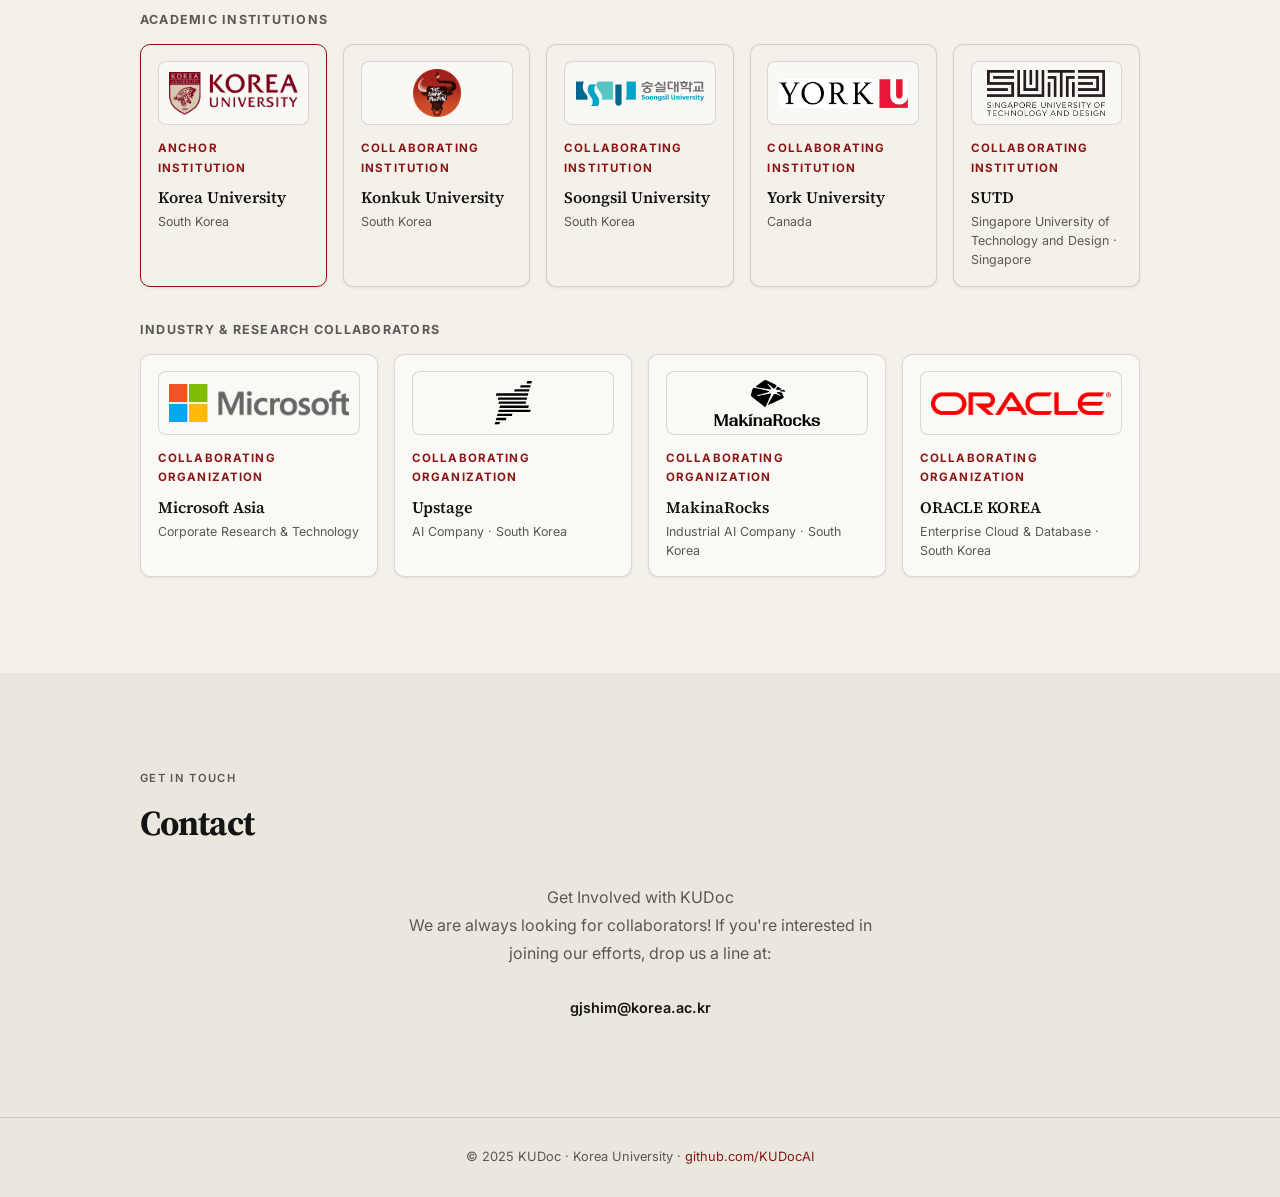
==== commit 9f9cc506: "MakinaRocks, ORACLE KOREA 역할을 Collaborating Organization으로 변경 Co-Authored-By: Claude Opus 5.5 (1M co" ====
--- a/index.html
+++ b/index.html
@@ -733,13 +733,13 @@
         </div>
         <div class="institution-card institution-card--partner">
           <div class="institution-logo-wrap"><img class="institution-logo" src="images/institutions/makina-rocks.png" alt="MakinaRocks logo" loading="lazy" /></div>
-          <div class="institution-role">Collaborating Institution</div>
+          <div class="institution-role">Collaborating Organization</div>
           <h3 class="institution-name">MakinaRocks</h3>
           <div class="institution-meta">Industrial AI Company · South Korea</div>
         </div>
         <div class="institution-card institution-card--partner">
           <div class="institution-logo-wrap"><img class="institution-logo" src="images/institutions/oracle.png" alt="Oracle logo" loading="lazy" /></div>
-          <div class="institution-role">Collaborating Institution</div>
+          <div class="institution-role">Collaborating Organization</div>
           <h3 class="institution-name">ORACLE KOREA</h3>
           <div class="institution-meta">Enterprise Cloud &amp; Database · South Korea</div>
         </div>
